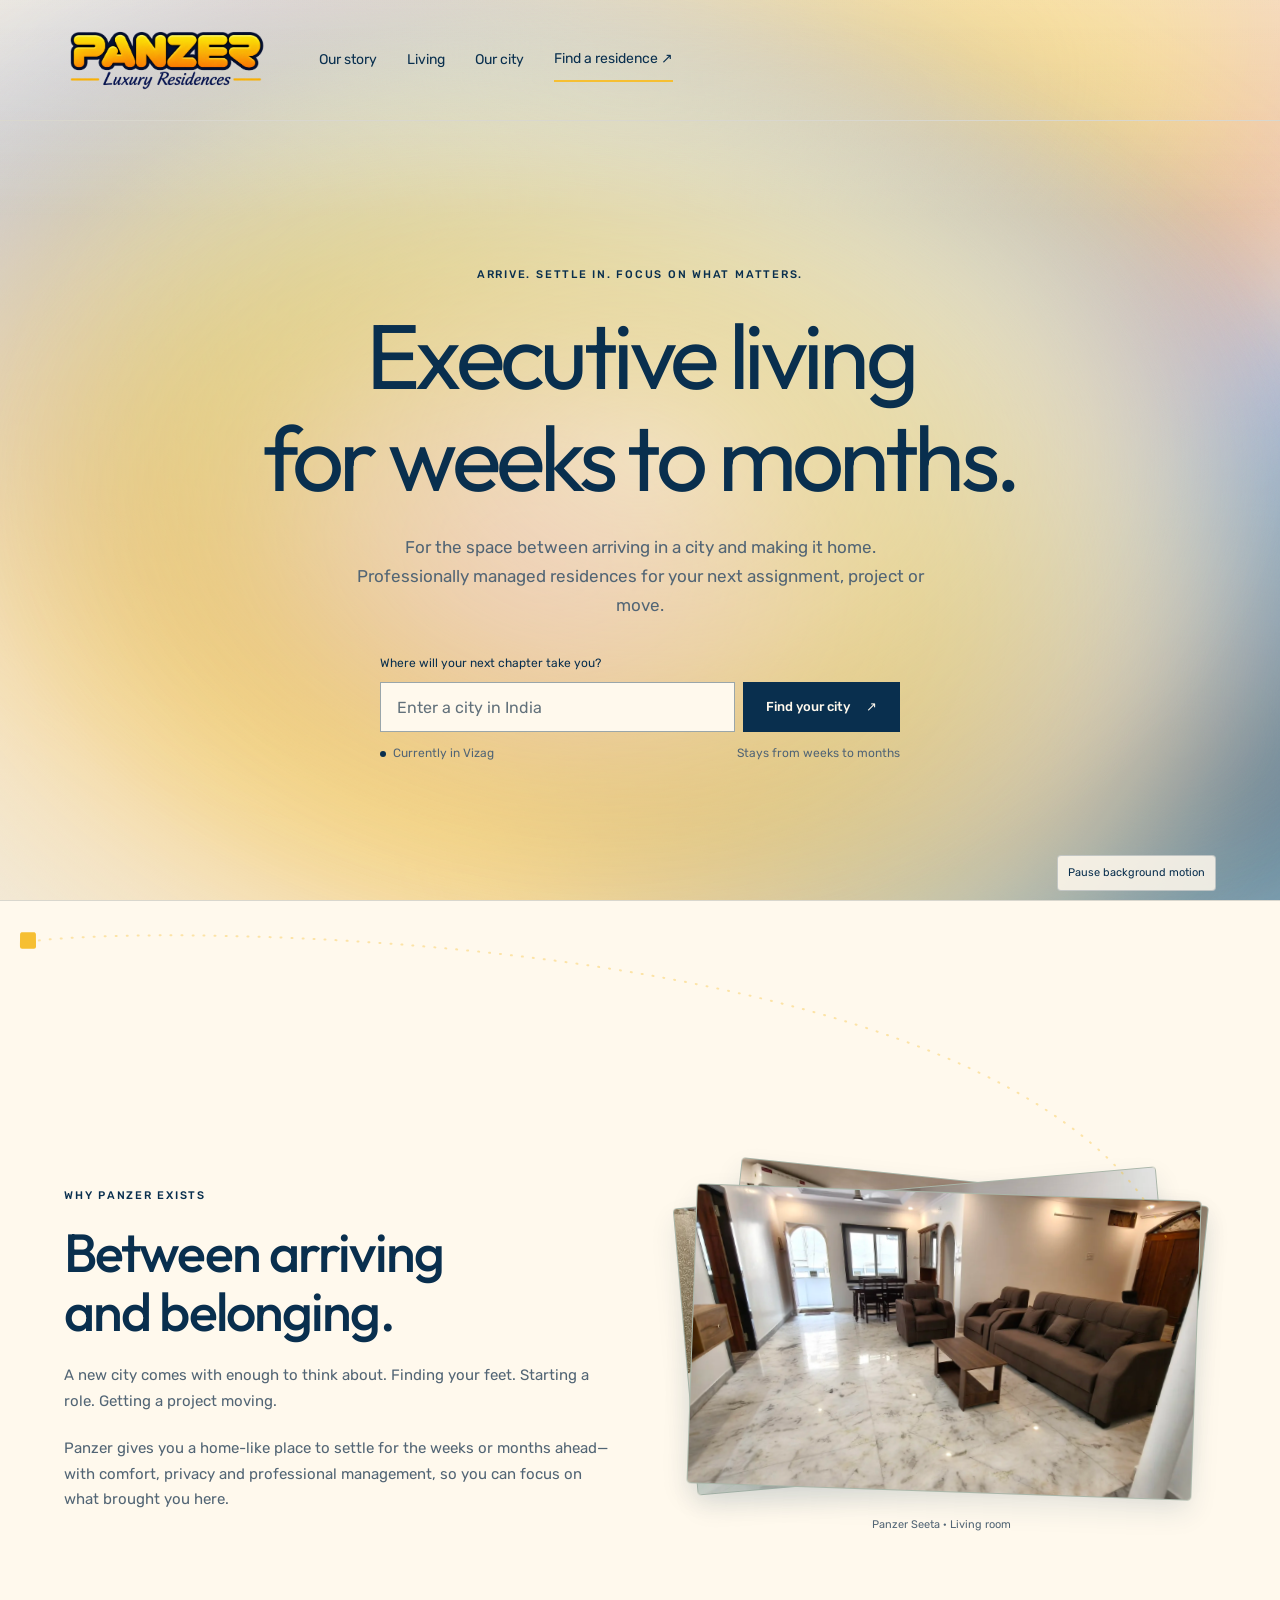
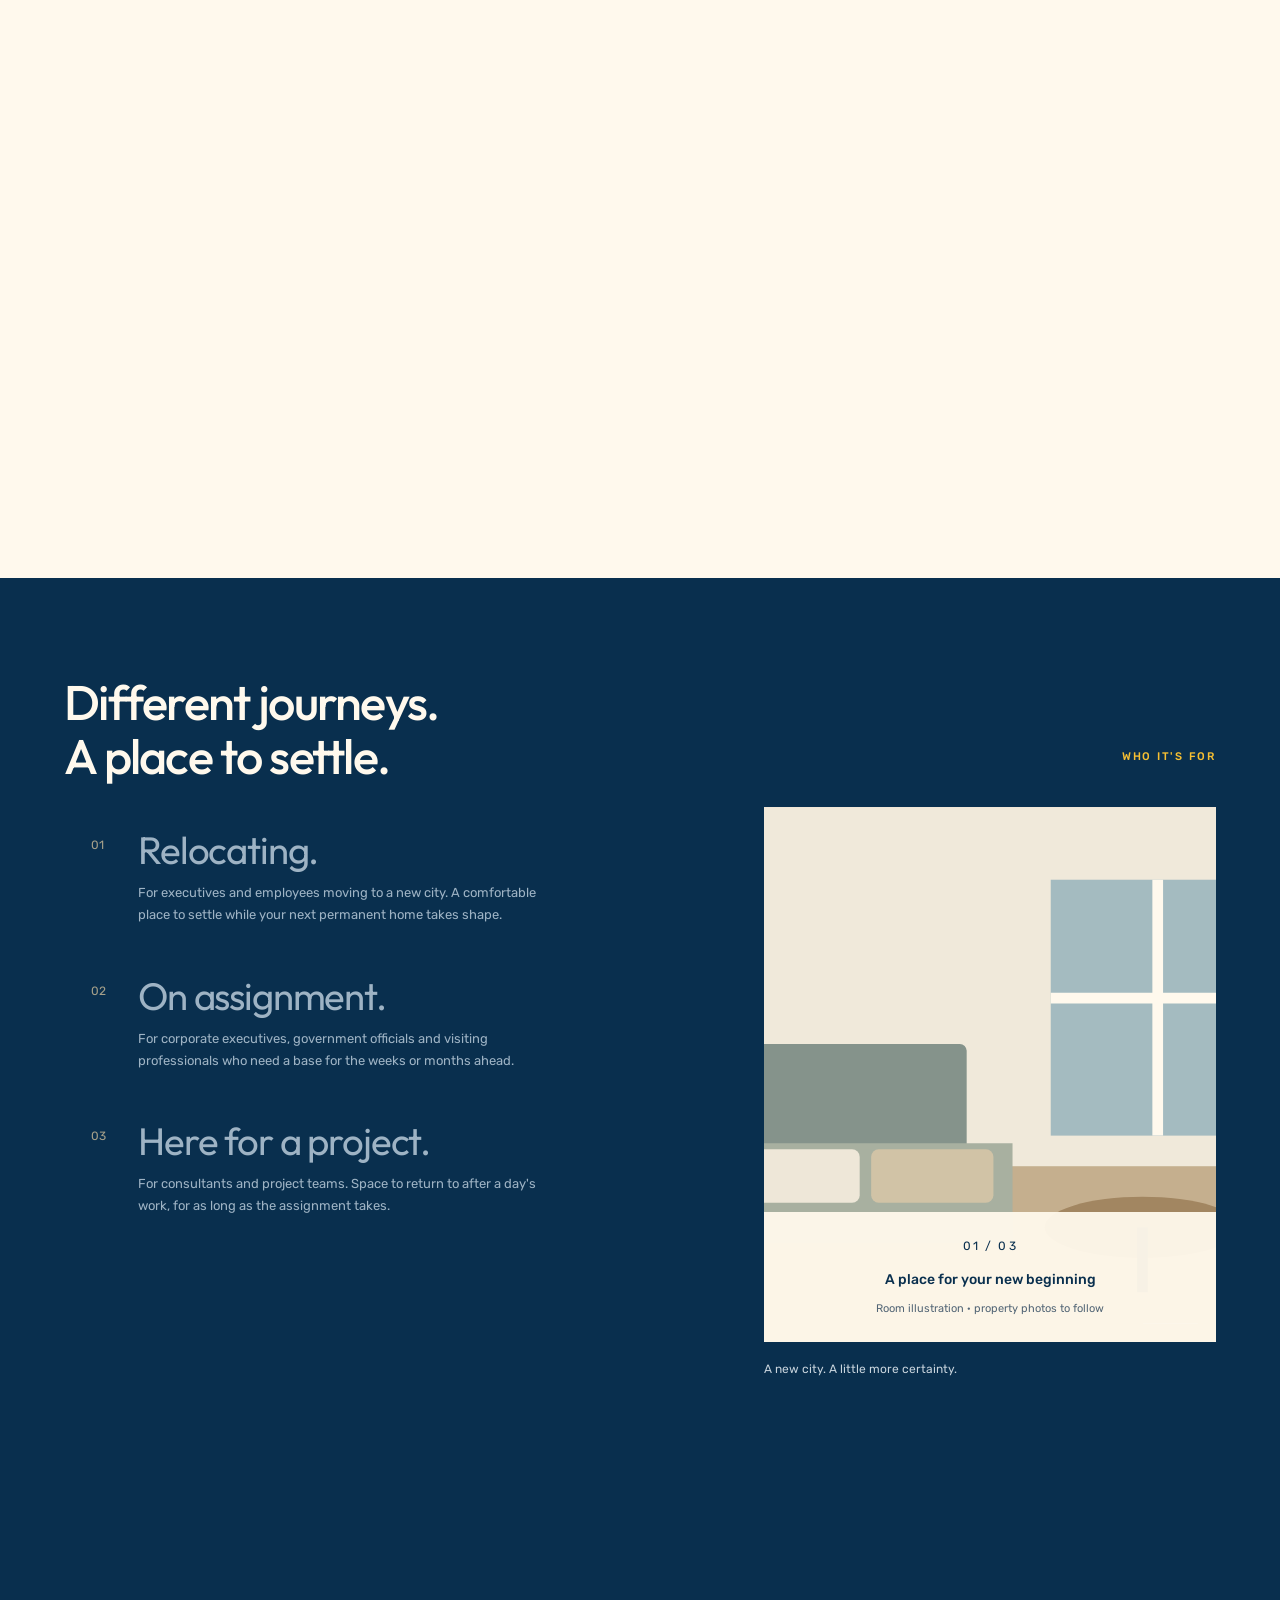
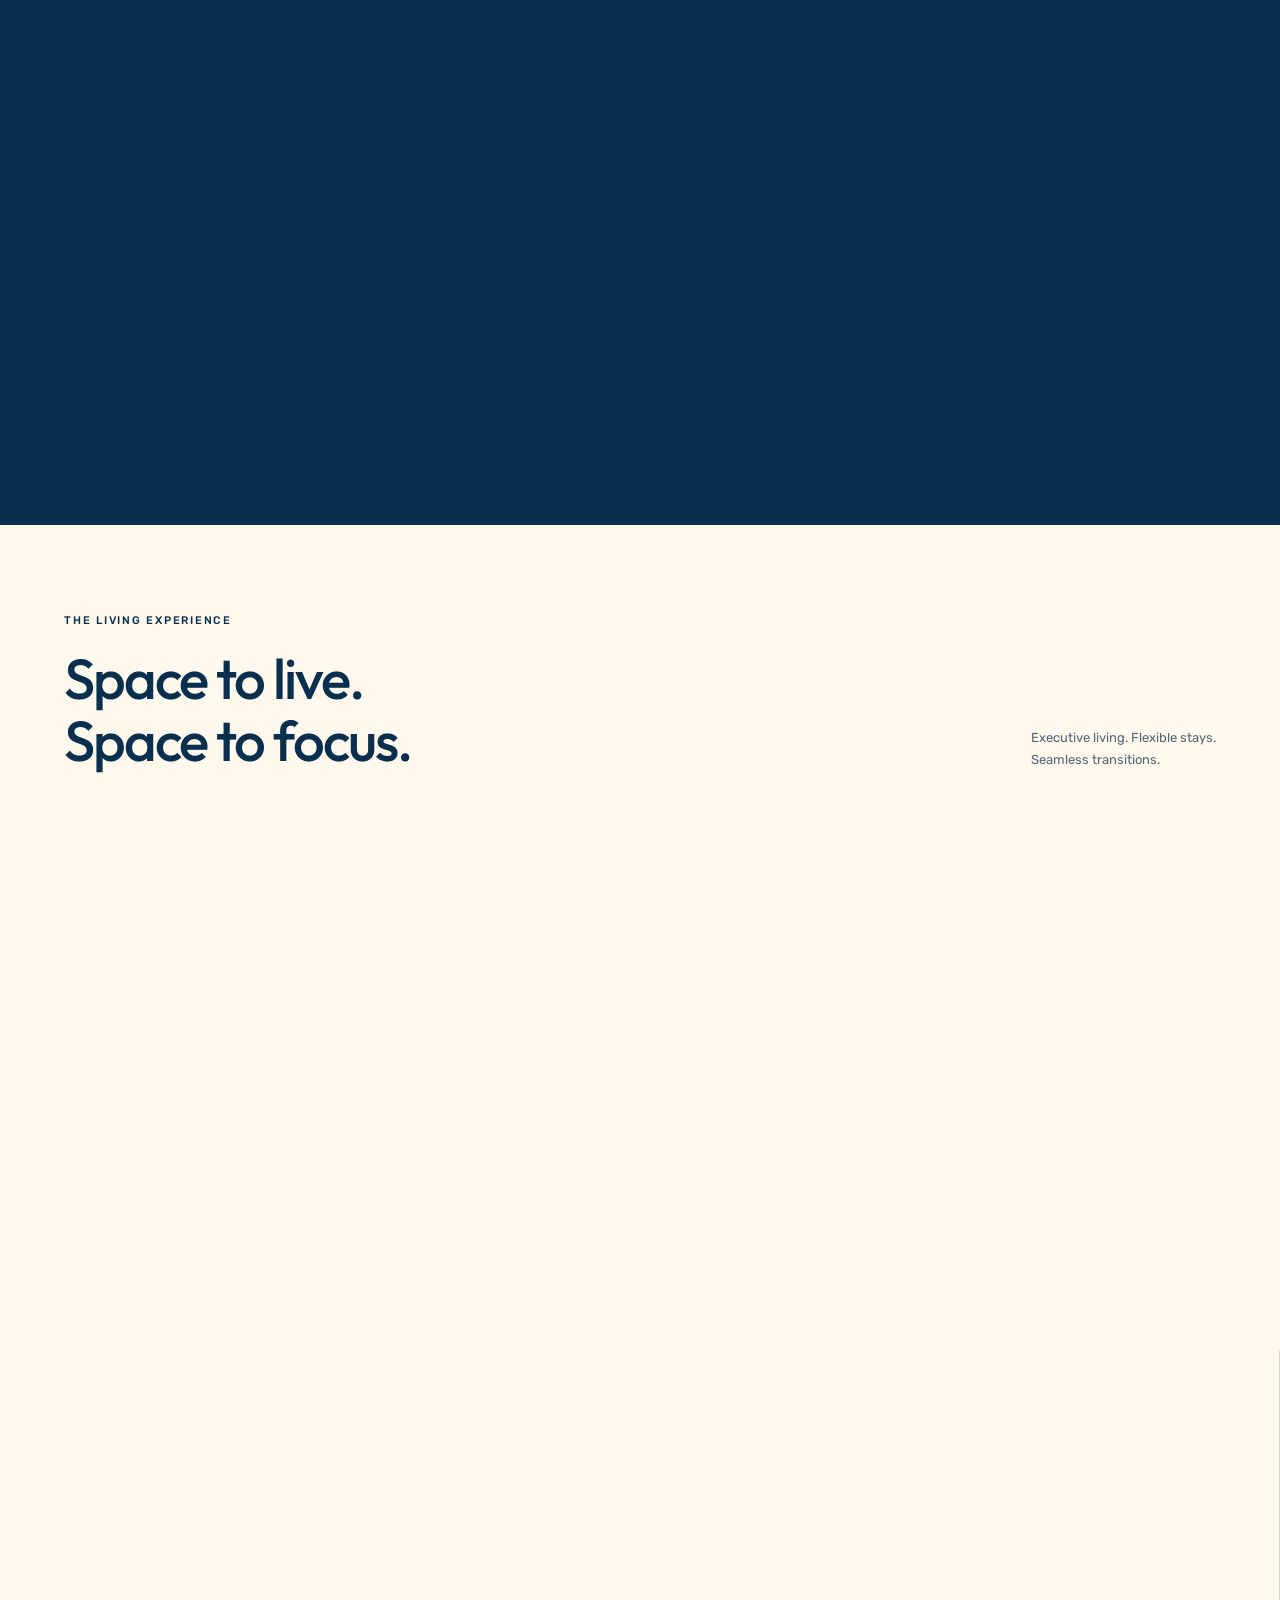
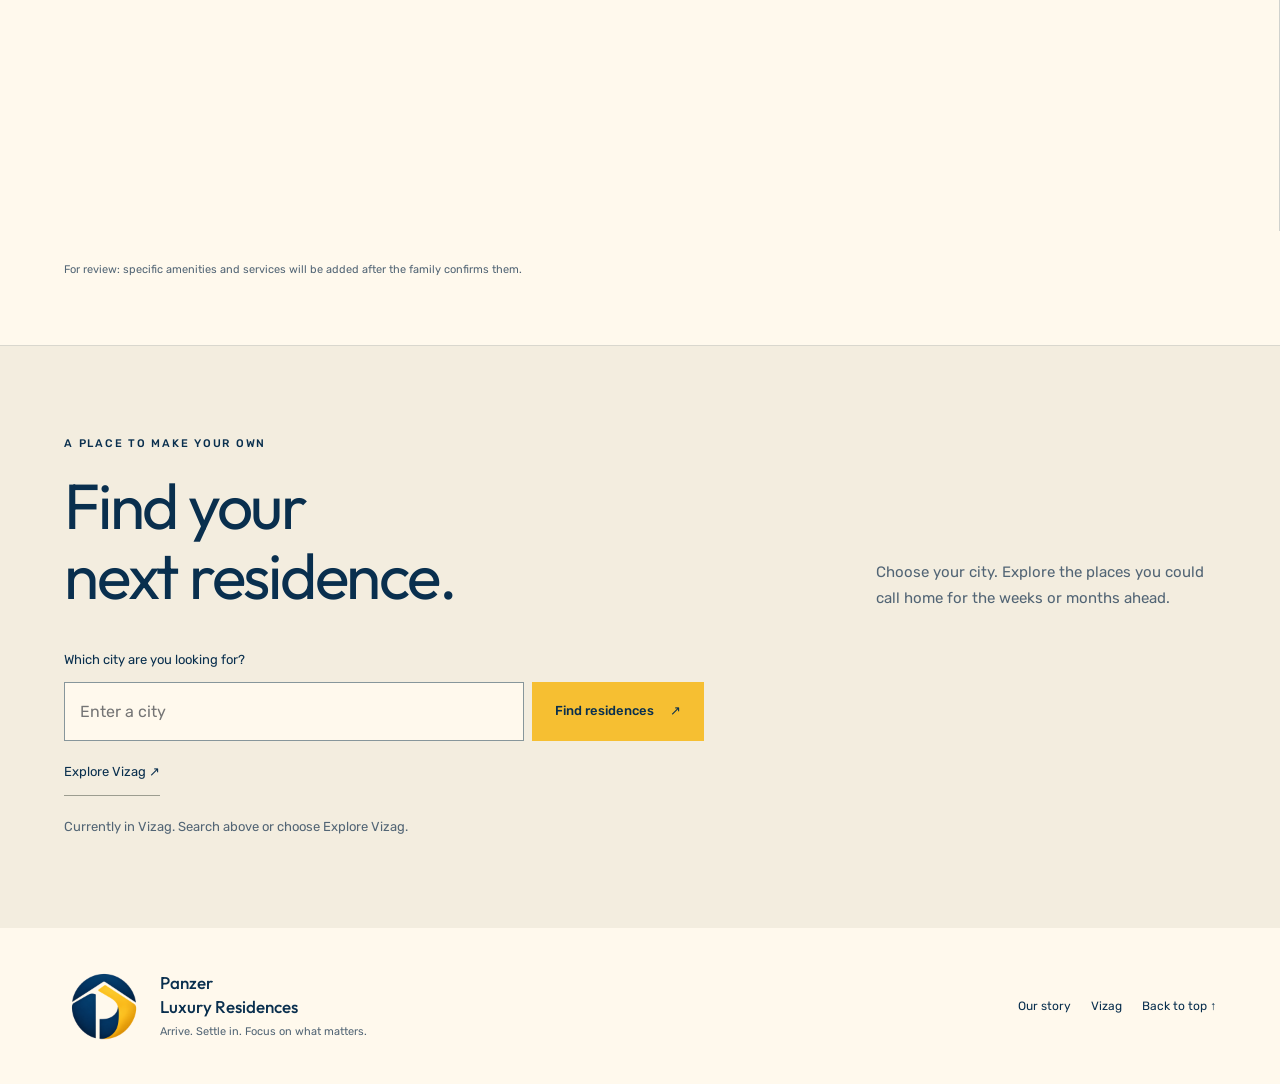
==== index.html @ 561f163c "Publish the residence photo stack on the homepage" ====
<!doctype html><html lang="en"><head><meta charset="utf-8"><meta name="viewport" content="width=device-width, initial-scale=1"><meta name="description" content="Panzer Luxury Residences — executive living for weeks to months."><title>Panzer Luxury Residences</title></head><body><link rel="stylesheet" href="/assets/city-route.css"><script type="module" src="/assets/city-route.mjs"></script><script type="module" src="/assets/prototype.mjs"></script><link rel="stylesheet" href="https://fonts.googleapis.com/css2?family=Outfit:wght@400;500;600&family=Rubik:wght@400;500&display=swap">
<link rel="stylesheet" href="/assets/hero-motion.css?v=20261111-random-drift-faster">
<script type="module" src="/assets/hero-motion.mjs?v=city-edit-reset"></script>
<script type="module" src="/assets/city-search.mjs?v=india"></script>
<script type="module" src="/assets/story-stack.mjs?v=residence-photos-1"></script>
<script type="module" src="/assets/desktop-journey.mjs?v=residence-photos-1"></script>
<style>
#panzer-home{--pz-navy:#092F4E;--pz-gold:#F6BF32;--pz-paper:#FFF9ED;--pz-line:#d9d7ce;--pz-soft:#eee9dd;--pz-muted:#526575;background:var(--pz-paper);color:var(--pz-navy);font-family:'Rubik',sans-serif;font-size:15px;line-height:1.7;container-type:inline-size;color-scheme:light;overflow-wrap:break-word}
#panzer-home *{box-sizing:border-box}
#panzer-home h1,#panzer-home h2,#panzer-home h3,#panzer-home p,#panzer-home figure{margin:0}
#panzer-home h1,#panzer-home h2,#panzer-home h3{font-family:'Outfit',sans-serif;font-weight:500;line-height:1.1;color:inherit;letter-spacing:-.035em}
#panzer-home h1{font-size:clamp(43px,7.7cqw,78px);max-width:840px;margin:22px auto 25px}
#panzer-home h2{font-size:clamp(32px,4.3cqw,46px)}
#panzer-home h3{font-size:25px;letter-spacing:-.02em}
#panzer-home button,#panzer-home input,#panzer-home a{font:inherit}
#panzer-home a{color:inherit;text-decoration:none}
#panzer-home button{color:inherit}
#panzer-home a:hover{text-decoration:underline;text-underline-offset:5px}
#panzer-home .pz-wrap{padding-inline:clamp(22px,6cqw,64px)}
#panzer-home .pz-head{display:flex;align-items:center;justify-content:flex-start;gap:clamp(20px,4cqw,58px);padding-block:26px;border-bottom:1px solid var(--pz-line);padding-right:100px}
#panzer-home .pz-main-logo{width:186px;height:auto;display:block}
#panzer-home .pz-nav{display:flex;align-items:center;gap:22px;flex-wrap:wrap;font-size:13px}
#panzer-home .pz-link-cta{border-bottom:2px solid var(--pz-gold);padding:9px 0}
#panzer-home .pz-menu{display:none;border:1px solid var(--pz-line);background:transparent;padding:9px 14px}
#panzer-home .pz-hero{text-align:center;padding-block:80px 72px}
#panzer-home .pz-eyebrow{text-transform:uppercase;letter-spacing:.16em;font-size:11px;font-weight:500;line-height:1.5;display:block;margin-bottom:18px}
#panzer-home .pz-hero h1 span{display:block}
#panzer-home .pz-intro{max-width:510px;margin:auto;color:var(--pz-muted);font-size:16px}
#panzer-home .pz-search{max-width:520px;margin:33px auto 0;text-align:left}
#panzer-home .pz-search label{font-size:12px;display:block;margin-bottom:9px}
#panzer-home .pz-search-row{display:flex;gap:8px}
#panzer-home .pz-search input{min-width:0;flex:1;border:1px solid #9aa6aa;background:var(--pz-paper);border-radius:0;padding:13px 16px;color:var(--pz-navy);font-size:16px}
#panzer-home .pz-search input::placeholder{color:#62717b;opacity:1}
#panzer-home .pz-button{display:inline-flex;align-items:center;justify-content:center;gap:16px;background:var(--pz-navy);border:1px solid var(--pz-navy);color:var(--pz-paper);padding:13px 22px;min-height:48px;border-radius:0;font-size:13px;font-weight:500;text-decoration:none}
#panzer-home .pz-button.pz-gold{background:var(--pz-gold);color:var(--pz-navy);border-color:var(--pz-gold)}
#panzer-home .pz-small{font-size:12px;line-height:1.6;color:var(--pz-muted)}
#panzer-home .pz-search-meta{display:flex;justify-content:space-between;gap:12px;margin-top:12px;flex-wrap:wrap}
#panzer-home .pz-result{padding:16px 0 0;font-size:13px;line-height:1.6}
#panzer-home .pz-result:empty{display:none}
#panzer-home .pz-result a{text-decoration:underline;text-underline-offset:4px;display:inline-block;margin-top:8px}
#panzer-home .pz-status{display:inline-flex;align-items:center;gap:7px}
#panzer-home .pz-status:before{content:'';width:6px;height:6px;border-radius:50%;background:var(--pz-navy)}
#panzer-home .pz-story{display:grid;grid-template-columns:1fr 1fr;align-items:center;gap:55px;padding-block:70px;border-top:1px solid var(--pz-line)}
#panzer-home .pz-story p{margin-top:22px;color:var(--pz-muted)}
#panzer-home .pz-stack{position:relative;padding:30px 0 35px 28px;min-width:0}
#panzer-home .pz-photo{min-height:230px;background:var(--pz-soft);color:var(--pz-muted);position:relative;display:flex;align-items:center;justify-content:center;text-align:center;padding:25px;border:1px solid #cbc9bf}
#panzer-home .pz-photo:before,#panzer-home .pz-photo:after{content:'';position:absolute;background:#c4c6bd;height:1px;width:55px}
#panzer-home .pz-photo:before{top:18px;left:18px}
#panzer-home .pz-photo:after{right:18px;bottom:18px}
#panzer-home .pz-photo-label{font-size:12px;line-height:1.8;position:relative}
#panzer-home .pz-photo-label b{display:block;font-weight:500;font-size:14px;color:var(--pz-navy)}
#panzer-home .pz-photo-label i{display:block;font-style:normal;font-size:11px}
#panzer-home .pz-stack-back{position:absolute;inset:12px 40px 52px 0;background:#e4ddca;border:1px solid #c8c6ba;transform:rotate(-7deg)}
#panzer-home .pz-stack .pz-photo{transform:rotate(3deg);min-height:245px}
#panzer-home .pz-stack figcaption{font-size:11px;margin:22px 0 0;color:var(--pz-muted)}
#panzer-home .pz-audience{background:var(--pz-navy);color:var(--pz-paper);padding-block:64px}
#panzer-home .pz-audience .pz-eyebrow{color:var(--pz-gold)}
#panzer-home .pz-audience h2{max-width:650px}
#panzer-home .pz-three{display:grid;grid-template-columns:repeat(3,1fr);gap:28px;margin-top:38px}
#panzer-home .pz-person{border-top:1px solid #668092;padding-top:20px}
#panzer-home .pz-person .pz-number{color:var(--pz-gold);font-family:'Outfit',sans-serif;font-size:13px;display:block;margin-bottom:22px}
#panzer-home .pz-person h3{font-size:25px;margin-bottom:15px}
#panzer-home .pz-person p{font-size:13px;color:#d4dfe3;line-height:1.75}
#panzer-home .pz-living{padding-block:70px}
#panzer-home .pz-section-head{display:flex;justify-content:space-between;align-items:end;gap:30px;margin-bottom:32px}
#panzer-home .pz-section-head p{max-width:270px;font-size:13px;color:var(--pz-muted)}
#panzer-home .pz-panel{display:grid;grid-template-columns:1.12fr 1fr;margin-top:18px}
#panzer-home .pz-panel .pz-photo{border:0;min-height:290px}
#panzer-home .pz-panel-copy{padding:36px;background:var(--pz-gold);display:flex;flex-direction:column;justify-content:center;align-items:start}
#panzer-home .pz-panel-copy p{font-size:14px;margin-top:18px}
#panzer-home .pz-panel.pz-reverse{grid-template-columns:1fr 1.12fr}
#panzer-home .pz-reverse .pz-panel-copy{background:var(--pz-navy);color:var(--pz-paper)}
#panzer-home .pz-panel-copy .pz-eyebrow{margin-bottom:24px}
#panzer-home .pz-pending{margin-top:18px;font-size:11px;color:var(--pz-muted)}
#panzer-home .pz-locations{display:grid;grid-template-columns:1fr 1fr;gap:45px;border-top:1px solid var(--pz-line);padding-block:60px}
#panzer-home .pz-locations p{margin:22px 0;color:var(--pz-muted);font-size:14px}
#panzer-home .pz-city{border-top:2px solid var(--pz-navy);padding-top:20px}
#panzer-home .pz-city-top{display:flex;align-items:center;justify-content:space-between;gap:16px}
#panzer-home .pz-city h3{font-size:44px}
#panzer-home .pz-city .pz-status{font-size:11px;background:#efe6cb;padding:5px 10px}
#panzer-home .pz-city .pz-small{margin:10px 0 24px}
#panzer-home .pz-city-foot{border-top:1px solid var(--pz-line);padding-top:15px;font-size:12px}
#panzer-home .pz-plan{background:var(--pz-gold);padding-block:55px;display:grid;grid-template-columns:1fr 170px;gap:35px;align-items:center}
#panzer-home .pz-plan h2{max-width:620px}
#panzer-home .pz-plan p{margin:20px 0 25px;max-width:530px;font-size:14px}
#panzer-home .pz-qr{aspect-ratio:1;display:flex;align-items:center;justify-content:center;border:1px dashed #7c692e;font-size:12px;text-align:center;line-height:1.8;padding:20px;background:#f9cf61}
#panzer-home .pz-qr b{display:block;font-weight:500}
#panzer-home .pz-plan-note{font-size:11px;margin-top:15px;max-width:540px}
#panzer-home .pz-plan-status{font-size:13px;margin-top:15px;max-width:540px}
#panzer-home .pz-plan-status:empty{display:none}
#panzer-home .pz-footer{padding-block:38px;display:flex;gap:30px;justify-content:space-between;align-items:center}
#panzer-home .pz-footer-brand{display:flex;gap:16px;align-items:center}
#panzer-home .pz-companion{width:80px;height:80px;object-fit:contain}
#panzer-home .pz-footer-name{font-family:'Outfit',sans-serif;font-size:17px;font-weight:500;line-height:1.4}
#panzer-home .pz-footer .pz-small{margin-top:5px;font-size:11px}
#panzer-home .pz-footer-links{display:flex;gap:20px;font-size:12px}
#panzer-home [hidden]{display:none!important}
@container(max-width:700px){#panzer-home .pz-head{padding-right:24px;flex-wrap:wrap}#panzer-home .pz-main-logo{width:155px}#panzer-home .pz-menu{display:block}#panzer-home .pz-nav{display:none;width:100%;gap:10px 22px;padding-block:10px}#panzer-home .pz-nav.pz-open{display:flex}#panzer-home .pz-hero{padding-block:56px}#panzer-home .pz-story{gap:30px;padding-block:45px}#panzer-home .pz-story,#panzer-home .pz-locations{grid-template-columns:1fr}#panzer-home .pz-stack{max-width:500px;width:100%;margin:auto}#panzer-home .pz-three{gap:25px;grid-template-columns:1fr}#panzer-home .pz-person .pz-number{margin-bottom:12px}#panzer-home .pz-person p{max-width:440px}#panzer-home .pz-audience{padding-block:45px}#panzer-home .pz-section-head{display:block}#panzer-home .pz-section-head p{margin-top:20px;max-width:none}#panzer-home .pz-panel,#panzer-home .pz-panel.pz-reverse{grid-template-columns:1fr}#panzer-home .pz-reverse .pz-photo{order:-1}#panzer-home .pz-panel .pz-photo{min-height:230px}#panzer-home .pz-panel-copy{padding:32px}#panzer-home .pz-plan{grid-template-columns:1fr}#panzer-home .pz-qr{width:135px}#panzer-home .pz-footer{align-items:start;flex-direction:column}#panzer-home .pz-living{padding-block:45px}}
@container(max-width:390px){#panzer-home .pz-search-row{flex-direction:column}#panzer-home .pz-search-row .pz-button{align-self:stretch}#panzer-home .pz-city-top{align-items:start;flex-direction:column}#panzer-home .pz-hero h1{font-size:41px}#panzer-home .pz-footer-brand{gap:8px}#panzer-home .pz-companion{width:64px;height:64px}}

/* Full website refinement: static layouts; motion is deliberately deferred. */
#panzer-home{max-width:1600px;margin-inline:auto}
#panzer-home .pz-head{padding-right:clamp(22px,6cqw,64px)}
#panzer-home .pz-main-logo{width:204px}
#panzer-home .pz-nav{font-size:14px;gap:30px}
#panzer-home .pz-hero{padding-block:95px 86px}
#panzer-home .pz-hero h1{font-size:clamp(43px,7.2cqw,94px);max-width:1120px;font-weight:400;letter-spacing:-.05em}
#panzer-home .pz-intro{max-width:580px;font-size:17px}
#panzer-home .pz-story{padding-block:88px}
#panzer-home .pz-story h2{font-size:clamp(34px,4.2cqw,58px)}
#panzer-home .pz-audience{padding-block:76px 80px}
#panzer-home .pz-audience-heading{display:flex;justify-content:space-between;align-items:end;gap:24px;margin-bottom:52px}
#panzer-home .pz-audience-heading h2{font-size:clamp(36px,4.4cqw,62px)}
#panzer-home .pz-audience-layout{display:grid;grid-template-columns:1.15fr .85fr;gap:clamp(38px,7cqw,100px);align-items:start}
#panzer-home .pz-journeys{display:flex;flex-direction:column;gap:6px}
#panzer-home .pz-journey{position:relative;display:grid;grid-template-columns:35px 1fr;gap:12px;text-align:left;background:transparent;border:0;padding:26px 0 26px 27px;color:#bac9d4;cursor:pointer;width:100%;min-width:0}
#panzer-home .pz-journey[aria-pressed=true]{color:var(--pz-paper)}
#panzer-home .pz-journey[aria-pressed=true]:before{content:'';position:absolute;top:35px;left:0;width:10px;height:10px;background:var(--pz-gold)}
#panzer-home .pz-journey-number{font-size:12px;font-family:'Rubik',sans-serif;margin-top:8px;color:var(--pz-gold)}
#panzer-home .pz-journey-title{display:block;font-family:'Outfit',sans-serif;font-size:clamp(27px,3cqw,40px);letter-spacing:-.03em;line-height:1.2;font-weight:400}
#panzer-home .pz-journey-copy{display:block;font-size:14px;line-height:1.7;margin-top:13px;max-width:420px}
#panzer-home .pz-audience-visual .pz-photo{min-height:470px;background:#e9e1ce;border:0}
#panzer-home .pz-audience-visual figcaption{font-size:12px;color:#c8d4dd;margin-top:17px}
#panzer-home .pz-image-index{display:block;font-size:12px;letter-spacing:.18em;margin-bottom:28px;color:var(--pz-navy)}
#panzer-home .pz-living{padding-block:88px 65px}
#panzer-home .pz-section-head{margin-bottom:55px}
#panzer-home .pz-section-head h2{font-size:clamp(36px,4.4cqw,62px)}
#panzer-home .pz-panel,#panzer-home .pz-panel.pz-reverse{position:relative;isolation:isolate;display:grid;grid-template-columns:1fr 1fr;align-items:center;column-gap:7%;padding:62px 6%;margin-top:45px;min-height:480px}
#panzer-home .pz-panel:before{content:'';position:absolute;inset:0 19% 0 0;background:var(--pz-gold);z-index:-1}
#panzer-home .pz-panel.pz-reverse:before{inset:0 0 0 19%;background:var(--pz-navy)}
#panzer-home .pz-panel .pz-photo{height:345px;min-height:0;border:1px solid #c8c6bc;background:#e8e3d8;align-self:center}
#panzer-home .pz-panel-copy,#panzer-home .pz-reverse .pz-panel-copy{background:transparent;padding:22px 0;max-width:410px}
#panzer-home .pz-panel-copy h3{font-size:clamp(32px,3.5cqw,48px);font-weight:400;letter-spacing:-.035em}
#panzer-home .pz-panel-copy .pz-eyebrow{border-top:1px solid currentColor;padding-top:18px;width:100%;margin-bottom:27px}
#panzer-home .pz-panel-copy p{font-size:15px;max-width:370px}
#panzer-home .pz-pending{margin-top:30px}
#panzer-home .pz-locations{padding-block:75px}
#panzer-home .pz-plan{padding-block:65px}
#panzer-home :is(a,button,input):focus-visible{outline:3px solid #b5640a;outline-offset:5px}
#panzer-home .pz-audience button:focus-visible{outline-color:var(--pz-gold)}
@container(max-width:700px){
 #panzer-home .pz-main-logo{width:162px}
 #panzer-home .pz-nav{gap:15px 24px}
 #panzer-home .pz-hero{padding-block:60px}
 #panzer-home .pz-intro{font-size:16px}
 #panzer-home .pz-story{padding-block:50px}
 #panzer-home .pz-audience{padding-block:50px}
 #panzer-home .pz-audience-heading{align-items:start;flex-direction:column-reverse;gap:5px;margin-bottom:25px}
 #panzer-home .pz-audience-layout{grid-template-columns:1fr;gap:30px}
 #panzer-home .pz-audience-visual .pz-photo{min-height:310px}
 #panzer-home .pz-journey{padding-block:23px}
 #panzer-home .pz-journey-title{font-size:31px}
 #panzer-home .pz-living{padding-block:55px}
 #panzer-home .pz-section-head{margin-bottom:35px}
 #panzer-home .pz-panel,#panzer-home .pz-panel.pz-reverse{grid-template-columns:1fr;gap:14px;padding:32px 6%;min-height:0;margin-top:32px}
 #panzer-home .pz-panel:before{inset:0 12% 0 0}
 #panzer-home .pz-panel.pz-reverse:before{inset:0 0 0 12%}
 #panzer-home .pz-panel .pz-photo{height:240px;width:91%;justify-self:end;order:-1}
 #panzer-home .pz-panel.pz-reverse .pz-photo{justify-self:start;order:-1}
 #panzer-home .pz-panel-copy{margin-left:0;margin-right:12%;padding:16px 0 8px;max-width:none}
 #panzer-home .pz-reverse .pz-panel-copy{margin-left:12%;margin-right:0;padding:16px 0 8px}
 #panzer-home .pz-panel-copy h3{font-size:35px}
 #panzer-home .pz-locations{padding-block:50px}
}

/* Saturday: lower-homepage discovery and dedicated phone composition. */
html{scroll-behavior:smooth}body{margin:0;background:#FFF9ED}button,a,input{-webkit-tap-highlight-color:transparent}button{cursor:pointer}
#panzer-home .pz-discovery{border-top:1px solid var(--pz-line);padding-block:90px;background:#f3eddf}
#panzer-home .pz-discovery-head{display:flex;justify-content:space-between;align-items:end;gap:40px;margin-bottom:38px}
#panzer-home .pz-discovery h2{font-size:clamp(40px,5cqw,68px);font-weight:400}
#panzer-home .pz-discovery-head>p{max-width:340px;color:var(--pz-muted)}
#pz-property-search{max-width:640px}#pz-property-search label{display:block;font-size:13px;margin-bottom:10px}
#panzer-home #pz-property-city{min-width:0;flex:1;border:1px solid #87969b;padding:15px;background:var(--pz-paper);color:var(--pz-navy);font-size:16px;border-radius:0}
#panzer-home .pz-city-chip{background:transparent;border:0;border-bottom:1px solid #9c9d90;padding:12px 0;margin-top:8px;font-size:13px;min-height:44px}
#panzer-home #pz-property-status{font-size:13px;color:var(--pz-muted);margin-top:20px}
#panzer-home .pz-results-heading{display:flex;justify-content:space-between;gap:20px;align-items:center;margin:44px 0 10px}
#panzer-home .pz-results-heading>a{font-size:13px;text-decoration:underline;text-underline-offset:5px}
#panzer-home .pz-demo-note{font-size:12px;color:var(--pz-muted);max-width:650px;margin-bottom:24px}
#panzer-home .pz-property-grid{display:grid;grid-template-columns:repeat(3,minmax(0,1fr));gap:22px}
#panzer-home .pz-property{background:var(--pz-paper);border:1px solid #d9d2c2;display:block;text-decoration:none;transition:transform .2s ease,border-color .2s ease}
#panzer-home .pz-property:hover{transform:translateY(-4px);border-color:var(--pz-navy)}
#panzer-home .pz-property-art{aspect-ratio:1.5;position:relative;background:#d9dfd8;overflow:hidden}
#panzer-home .art-b{background:#ded6c7}#panzer-home .art-c{background:#ccd8df}
#panzer-home .pz-property-art>span{position:absolute;top:14px;left:16px;font-size:10px;letter-spacing:.04em}
#panzer-home .pz-property-art svg{width:100%;height:100%;fill:none;stroke:#526a70;stroke-width:2}
#panzer-home .pz-property-copy{padding:24px}#panzer-home .pz-property-copy .pz-eyebrow{font-size:10px;margin-bottom:12px}
#panzer-home .pz-property-copy h3{display:flex;justify-content:space-between;font-size:29px}#panzer-home .pz-property-copy p{color:var(--pz-muted);font-size:12px;margin-top:12px}
#panzer-home .pz-property-link{display:inline-block;font-size:12px;margin-top:24px;border-bottom:1px solid #9ca9a9;padding-bottom:4px}
#panzer-home .pz-footer-links{flex-wrap:wrap}#panzer-home .pz-footer-links a{padding-block:10px}
@container(max-width:900px){#panzer-home .pz-nav{gap:16px;font-size:12px}#panzer-home .pz-property-grid{gap:14px}#panzer-home .pz-property-copy{padding:18px}}
@container(max-width:700px){
 #panzer-home .pz-wrap{padding-inline:24px}#panzer-home .pz-head{padding-block:18px;gap:16px}#panzer-home .pz-main-logo{width:150px}#panzer-home .pz-menu{min-height:44px}
 #panzer-home .pz-nav{flex-direction:column;align-items:stretch;gap:0}#panzer-home .pz-nav a{padding:12px 0}
 #panzer-home .pz-hero{padding-block:48px 52px;text-align:left}#panzer-home .pz-hero h1{font-size:clamp(39px,10cqw,60px);line-height:1.04;letter-spacing:-.045em;margin:20px 0 24px;max-width:550px}
 #panzer-home .pz-hero h1 span{display:inline}#panzer-home .pz-hero .pz-eyebrow{max-width:270px;line-height:1.8;font-size:10px}#panzer-home .pz-intro{font-size:15px;line-height:1.8;margin:0;max-width:490px}
 #panzer-home .pz-search{margin:26px 0 0;max-width:none}#panzer-home .pz-search-row{flex-direction:column;gap:10px}#panzer-home .pz-search-row input{width:100%;min-height:52px}#panzer-home .pz-search-row .pz-button{width:100%;min-height:52px}
 #panzer-home .pz-search-meta{font-size:11px;gap:6px}#panzer-home .pz-journey{grid-template-columns:25px minmax(0,1fr);gap:8px;padding-left:20px}#panzer-home .pz-journey-title{font-size:29px}
 #panzer-home .pz-discovery{padding-block:54px}#panzer-home .pz-discovery-head{display:block;margin-bottom:28px}#panzer-home .pz-discovery-head>p{margin-top:22px;font-size:14px;max-width:450px}
 #panzer-home .pz-property-grid{grid-template-columns:1fr;gap:22px}#panzer-home .pz-property-art{aspect-ratio:1.65}#panzer-home .pz-property-copy{padding:23px}#panzer-home .pz-results-heading{align-items:start;flex-direction:column;gap:12px}
 #panzer-home .pz-property:hover{transform:none}#panzer-home .pz-footer{padding-block:30px;gap:20px}#panzer-home .pz-footer-name{font-size:15px}
}
@media(prefers-reduced-motion:reduce){html{scroll-behavior:auto}#panzer-home .pz-property{transition:none;transform:none}}

/* Static fallback; the enhanced mobile story deck uses story-stack.css/mjs. */
#panzer-home .pz-stack-middle,#panzer-home .pz-static-story-photo,#panzer-home .pz-stack-caption{display:none}
@container(max-width:700px){
 #panzer-home .pz-story{gap:34px;padding-block:50px 48px}
 #panzer-home .pz-story h2{font-size:clamp(32px,8.6cqw,48px);line-height:1.08}
 #panzer-home .pz-story p{font-size:15px;line-height:1.8;margin-top:20px}
 #panzer-home .pz-stack{padding:25px 14px 0;max-width:450px;isolation:isolate}
 #panzer-home .pz-stack-back{inset:8px 25px 86px 19px;transform:rotate(-7deg);background:#d4ddd7;border:1px solid #a9bbb5;z-index:-2;border-radius:3px}
 #panzer-home .pz-stack-middle{display:block;position:absolute;inset:15px 13px 78px 24px;background:#e4d5b9;border:1px solid #c0af8a;transform:rotate(5deg);z-index:-1;border-radius:3px}
 #panzer-home .pz-stack .pz-photo{display:block;min-height:0;height:clamp(280px,80cqw,355px);padding:0;transform:none;overflow:hidden;border-radius:3px;background:#e8e3d8;border-color:#bfc7c1;box-shadow:0 12px 24px #092f4e12}
 #panzer-home .pz-stack .pz-photo:before,#panzer-home .pz-stack .pz-photo:after{display:none}
 #panzer-home .pz-static-story-photo{display:block;width:100%;height:100%;object-fit:cover}
 #panzer-home .pz-stack .pz-photo-label{position:absolute;inset:auto 0 0;padding:18px 14px;background:#fff9edf5;text-align:left;font-size:11px;line-height:1.6}
 #panzer-home .pz-stack .pz-photo-label b{font-size:14px;margin-bottom:4px}
 #panzer-home .pz-stack .pz-stack-caption{display:flex;flex-direction:column;gap:4px;margin:19px 0 0;font-size:10px;line-height:1.6;letter-spacing:.02em}
 #panzer-home .pz-stack-caption>span:first-child{color:var(--pz-navy);font-weight:500}
}

#panzer-home .pz-city-field{position:relative;flex:1;min-width:0}
#panzer-home .pz-city-field input{width:100%;height:100%}
#panzer-home .pz-hero:has(.pz-suggestions:not([hidden])){z-index:2}
#panzer-home .pz-suggestions{position:absolute;inset:calc(100% + 4px) 0 auto;z-index:3;background:#fffaf0;border:1px solid #b6b7a9;border-radius:5px;box-shadow:0 12px 28px #092f4e20;overflow:hidden}
#panzer-home .pz-suggestions-status,#panzer-home .pz-geodata{display:block;padding:7px 14px;font-size:12px;color:#526575}
#panzer-home .pz-geodata a{text-decoration:underline}
#panzer-home .pz-suggestions-status:empty{display:none}
#pz-city-options{list-style:none;margin:0;padding:0;max-height:min(238px,35dvh);overflow-y:auto;overscroll-behavior:contain}
#pz-city-options li{display:flex;align-items:center;justify-content:space-between;gap:10px;min-height:44px;padding:8px 14px;cursor:pointer}
#pz-city-options li small{color:#526575}
#pz-city-options li:hover,#pz-city-options [aria-selected=true]{background:#f7e8c3}
</style>
<link rel="stylesheet" href="/assets/story-stack.css?v=residence-photos-1">
<link rel="stylesheet" href="/assets/desktop-journey.css?v=residence-photos-1">
<div id="panzer-home">
  <header class="pz-head pz-wrap" id="pz-top">
    <a href="/" aria-label="Panzer Luxury Residences home"><img class="pz-main-logo" src="/assets/panzer-main-logo-transparent.png" alt="PANZER Luxury Residences"></a>
    <button type="button" class="pz-menu cursor-interaction" aria-expanded="false" aria-controls="pz-nav">Menu</button>
    <nav class="pz-nav" id="pz-nav" aria-label="Main navigation"><a href="#pz-story">Our story</a><a href="#pz-living">Living</a><a href="/prototypes/city.html">Our city</a><a href="#pz-residences" class="pz-link-cta">Find a residence ↗</a><a class="pz-city-nav" href="#introduction">The city</a><a class="pz-city-nav pz-link-cta" href="#residencies">Residencies</a></nav>
  </header>
  <main>
    <section class="pz-hero pz-wrap" aria-labelledby="pz-headline">
      <span class="pz-eyebrow">Arrive. Settle in. Focus on what matters.</span>
      <h1 id="pz-headline">Executive living <span>for weeks to months.</span></h1>
      <p class="pz-intro">For the space between arriving in a city and making it home. Professionally managed residences for your next assignment, project or move.</p>
      <form class="pz-search" novalidate>
        <label for="pz-city-input">Where will your next chapter take you?</label>
        <div class="pz-search-row"><div class="pz-city-field"><input role="combobox" aria-autocomplete="list" aria-expanded="false" aria-controls="pz-city-options" id="pz-city-input" type="text" maxlength="80" placeholder="Enter a city in India" autocomplete="off" aria-describedby="pz-search-meta pz-search-result"><div class="pz-suggestions" hidden><div class="pz-suggestions-status" role="status"></div><ul id="pz-city-options" role="listbox" aria-label="City suggestions"></ul><small class="pz-geodata">City data from <a href="https://www.geonames.org/" target="_blank" rel="noopener">GeoNames</a></small></div></div><button class="pz-button cursor-interaction" type="button">Find your city <span aria-hidden="true">↗</span></button></div>
        <div class="pz-search-meta pz-small" id="pz-search-meta"><span class="pz-status">Currently in Vizag</span><span>Stays from weeks to months</span></div>
        <div class="pz-result" id="pz-search-result" role="status" aria-live="polite"></div>
      </form>
    <div class="pz-city-copy">
    <span class="pz-eyebrow">Our city / Visakhapatnam</span>
    <h1 id="pz-city-title" tabindex="-1">Find your <span>rhythm in Vizag.</span></h1>
    <p class="pz-intro">A place to arrive. Room to make it your own.</p>
    <a class="pz-button" href="#residencies">Explore the residencies</a>
    <small class="pz-city-caption">Room illustration · not a property photograph</small>
  </div>
    </section>
    <section class="pz-story pz-wrap" id="pz-story" aria-labelledby="pz-story-title">
      <div><span class="pz-eyebrow">Why Panzer exists</span><h2 id="pz-story-title">Between arriving<br>and belonging.</h2><p>A new city comes with enough to think about. Finding your feet. Starting a role. Getting a project moving.</p><p>Panzer gives you a home-like place to settle for the weeks or months ahead—with comfort, privacy and professional management, so you can focus on what brought you here.</p></div>
      <figure class="pz-stack"><div class="pz-stack-back" aria-hidden="true"></div><div class="pz-stack-middle" aria-hidden="true"></div><div class="pz-photo"><img class="pz-static-story-photo" src="/assets/seeta-living-room-sofa-and-windows.webp" width="1440" height="1080" alt="Sofas around a coffee table in the living room at Panzer Seeta"></div><figcaption class="pz-stack-caption"><span>Panzer Seeta · Living room</span></figcaption></figure>
    </section>
    <section class="pz-audience pz-wrap" id="pz-audience" aria-labelledby="pz-audience-title">
  <div class="pz-audience-heading"><h2 id="pz-audience-title">Different journeys.<br>A place to settle.</h2><span class="pz-eyebrow">Who it's for</span></div>
  <div class="pz-audience-layout">
    <div class="pz-journeys" role="group" aria-label="Explore the kind of stay that suits you">
      <button type="button" class="pz-journey" aria-pressed="true" data-journey="0"><span class="pz-journey-number">01</span><span><span class="pz-journey-title">Relocating.</span><span class="pz-journey-copy">For executives and employees moving to a new city. A comfortable place to settle while your next permanent home takes shape.</span></span></button>
      <button type="button" class="pz-journey" aria-pressed="false" data-journey="1"><span class="pz-journey-number">02</span><span><span class="pz-journey-title">On assignment.</span><span class="pz-journey-copy">For corporate executives, government officials and visiting professionals who need a base for the weeks or months ahead.</span></span></button>
      <button type="button" class="pz-journey" aria-pressed="false" data-journey="2"><span class="pz-journey-number">03</span><span><span class="pz-journey-title">Here for a project.</span><span class="pz-journey-copy">For consultants and project teams. Space to return to after a day's work, for as long as the assignment takes.</span></span></button>
    </div>
    <figure class="pz-audience-visual" aria-live="polite"><div class="pz-photo"><span class="pz-photo-label"><span class="pz-image-index">01 / 03</span><b id="pz-journey-photo-title">A place for your new beginning</b><span id="pz-journey-photo-caption">Arrival &amp; residence photograph</span><i>Photo placement · original to be supplied</i></span></div><figcaption id="pz-journey-caption">A new city. A little more certainty.</figcaption></figure>
  </div>
</section>
    <section class="pz-living" id="pz-living" aria-labelledby="pz-living-title">
      <div class="pz-section-head pz-wrap"><div><span class="pz-eyebrow">The living experience</span><h2 id="pz-living-title">Space to live.<br>Space to focus.</h2></div><p>Executive living. Flexible stays.<br>Seamless transitions.</p></div>
      <div class="pz-panel"><div class="pz-panel-copy"><span class="pz-eyebrow">Make yourself at home</span><h3>More room for<br>your everyday.</h3><p>A home-like setting for an extended stay. A place to return to, unwind and find your own rhythm in a new city.</p></div><div class="pz-photo"><span class="pz-photo-label"><b>Your space to settle in</b>Actual room photograph<i>Photo placement · original to be supplied</i></span></div></div>
      <div class="pz-panel pz-reverse"><div class="pz-photo"><span class="pz-photo-label"><b>The details of daily living</b>Actual shared-space or residence-detail photograph<i>Photo placement · original to be supplied</i></span></div><div class="pz-panel-copy"><span class="pz-eyebrow">Focus on what matters</span><h3>A stay with<br>people behind it.</h3><p>Professionally managed residences that make the transition into a new city feel more settled, whether you're here for a project, an assignment or a move.</p></div></div>
      <div class="pz-pending pz-wrap">For review: specific amenities and services will be added after the family confirms them.</div>
    </section>
    <section class="pz-discovery pz-wrap" id="pz-residences" aria-labelledby="pz-discovery-title"><div class="pz-discovery-head"><div><span class="pz-eyebrow">A place to make your own</span><h2 id="pz-discovery-title">Find your<br>next residence.</h2></div><p>Choose your city. Explore the places you could call home for the weeks or months ahead.</p></div><form id="pz-property-search" novalidate><label for="pz-property-city">Which city are you looking for?</label><div class="pz-search-row"><input id="pz-property-city" placeholder="Enter a city" maxlength="80" aria-describedby="pz-property-status" autocomplete="off"><button class="pz-button pz-gold" type="submit">Find residences <span aria-hidden="true">↗</span></button></div><button class="pz-city-chip" type="button">Explore Vizag <span aria-hidden="true">↗</span></button></form><p id="pz-property-status" role="status">Currently in Vizag. Search above or choose Explore Vizag.</p><div id="pz-properties" hidden><div class="pz-results-heading"><h3>Residences in Vizag</h3><a href="/prototypes/city.html">Explore the city →</a></div><p class="pz-demo-note">Layout preview · three illustrative cards, not confirmed property inventory.</p><div class="pz-property-grid"><a class="pz-property" href="/prototypes/residency.html" aria-label="Preview illustrative Residency A"><div class="pz-property-art art-a"><span>Illustrative property · A</span><svg viewBox="0 0 400 250" aria-hidden="true"><path d="M0 230H400M65 230V80L210 35V230M210 95L330 125V230"/><path d="M90 105L185 76M90 137L185 114M90 171L185 152M90 205L185 190M235 130L305 147M235 164L305 176M235 198L305 205"/></svg></div><div class="pz-property-copy"><span class="pz-eyebrow">Vizag · Example A</span><h3>Residency A<span aria-hidden="true">↗</span></h3><p>MVP · illustrative locality</p><span class="pz-property-link">Preview residence</span></div></a><a class="pz-property" href="/prototypes/residency-b.html" aria-label="Preview illustrative Residency B"><div class="pz-property-art art-b"><span>Illustrative property · B</span><svg viewBox="0 0 400 250" aria-hidden="true"><path d="M0 230H400M65 230V80L210 35V230M210 95L330 125V230"/><path d="M90 105L185 76M90 137L185 114M90 171L185 152M90 205L185 190M235 130L305 147M235 164L305 176M235 198L305 205"/></svg></div><div class="pz-property-copy"><span class="pz-eyebrow">Vizag · Example B</span><h3>Residency B<span aria-hidden="true">↗</span></h3><p>Seethammadhara · illustrative locality</p><span class="pz-property-link">Preview residence</span></div></a><a class="pz-property" href="/prototypes/residency-c.html" aria-label="Preview illustrative Residency C"><div class="pz-property-art art-c"><span>Illustrative property · C</span><svg viewBox="0 0 400 250" aria-hidden="true"><path d="M0 230H400M65 230V80L210 35V230M210 95L330 125V230"/><path d="M90 105L185 76M90 137L185 114M90 171L185 152M90 205L185 190M235 130L305 147M235 164L305 176M235 198L305 205"/></svg></div><div class="pz-property-copy"><span class="pz-eyebrow">Vizag · Example C</span><h3>Residency C<span aria-hidden="true">↗</span></h3><p>Locality to be confirmed</p><span class="pz-property-link">Preview residence</span></div></a></div></div></section>
  </main>
  <footer class="pz-footer pz-wrap"><div class="pz-footer-brand"><img src="[data-uri]" class="pz-companion" alt="Approved S3 Flowing Roof companion symbol"><div><div class="pz-footer-name">Panzer<br>Luxury Residences</div><div class="pz-small">Arrive. Settle in. Focus on what matters.</div></div></div><nav class="pz-footer-links" aria-label="Footer navigation"><a href="#pz-story">Our story</a><a href="/prototypes/city.html">Vizag</a><a href="#pz-top">Back to top ↑</a></nav></footer>
</div>
<script>
(()=>{
 const root=document.getElementById('panzer-home');
 const form=root.querySelector('.pz-search'),input=root.querySelector('#pz-city-input'),result=root.querySelector('#pz-search-result');
 const menu=root.querySelector('.pz-menu'),nav=root.querySelector('#pz-nav');
 function showCity(city){
   result.replaceChildren();
   const clean=city.trim(),key=clean.toLowerCase();
   if(!clean){result.textContent='Enter a city to explore Panzer.';input.setAttribute('aria-invalid','true');return;}
   input.removeAttribute('aria-invalid');
   const text=document.createElement('div');
   if(['vizag','visakhapatnam','vishakhapatnam'].includes(key)){
     text.textContent='Welcome to Vizag. Panzer is currently available in this city. Explore the city and its neighbourhoods to find your next residence.';
     result.append(text);
     const link=document.createElement('a');link.href='/prototypes/city.html';link.textContent='Explore our Vizag location →';result.append(link);
   }else{text.textContent='Coming soon. Panzer is not currently available in '+clean+'. No launch date or expansion to this city is confirmed.';result.append(text);}
 }
 let lastSearch=0;
 function displaySearch(city){showCity(city);root.dispatchEvent(new CustomEvent('pz:city-submitted',{detail:{city}}));}
 function search(){
   const typed=input.value, sequence=++lastSearch;
   if(!typed.trim()||!form.resolveCity){displaySearch(typed);return;}
   form.resolveCity(typed).then(city=>{
     if(sequence!==lastSearch||input.value!==typed)return;
     if(city){input.value=city.name;displaySearch(city.name);return;}
     input.setAttribute('aria-invalid','true');
     result.textContent='No matching city in India. Check the spelling or choose a suggestion.';
   }).catch(()=>{
     if(sequence===lastSearch && input.value===typed)result.textContent='City search could not load. Please try again.';
   });
 }
 form.addEventListener('submit',event=>{event.preventDefault();search();});
 form.querySelector('button').addEventListener('click',search);
 input.addEventListener('keydown',event=>{if(event.key==='Enter'){event.preventDefault();search();}});
 input.addEventListener('input',()=>{result.replaceChildren();input.removeAttribute('aria-invalid');});
 menu.addEventListener('click',()=>{const open=menu.getAttribute('aria-expanded')!=='true';menu.setAttribute('aria-expanded',String(open));nav.classList.toggle('pz-open',open);});
 root.addEventListener('click',event=>{const link=event.target.closest('a[href^="#pz-"]');if(!link)return;const destination=root.querySelector(link.getAttribute('href'));if(destination){event.preventDefault();destination.scrollIntoView({behavior:'instant',block:'start'});nav.classList.remove('pz-open');menu.setAttribute('aria-expanded','false');}});
 const journeys=[
 ['A place for your new beginning','Arrival & residence photograph','A new city. A little more certainty.'],
 ['Settle in for the assignment ahead','Executive living photograph','Your assignment has a place to begin.'],
 ['A base for the work ahead','Professional living photograph','Here for the project. At home for the stay.']
 ];
 root.querySelectorAll('[data-journey]').forEach(button=>button.addEventListener('click',()=>{
   root.querySelectorAll('[data-journey]').forEach(other=>other.setAttribute('aria-pressed',String(other===button)));
   const i=Number(button.dataset.journey),item=journeys[i];
   root.querySelector('#pz-journey-photo-title').textContent=item[0];
   root.querySelector('#pz-journey-photo-caption').textContent=item[1];
   root.querySelector('#pz-journey-caption').textContent=item[2];
   root.querySelector('.pz-image-index').textContent=String(i+1).padStart(2,'0')+' / 03';
 }));

 const propertyForm=root.querySelector('#pz-property-search'),propertyInput=root.querySelector('#pz-property-city'),propertyStatus=root.querySelector('#pz-property-status'),properties=root.querySelector('#pz-properties');
 function findProperties(){const city=propertyInput.value.trim();properties.hidden=true;propertyInput.removeAttribute('aria-invalid');if(!city){propertyStatus.textContent='Enter a city to find residences.';propertyInput.setAttribute('aria-invalid','true');propertyInput.focus();return;}if(['vizag','visakhapatnam','vishakhapatnam'].includes(city.toLowerCase())){properties.hidden=false;propertyStatus.textContent='Showing the illustrative Vizag residency layout.';}else{propertyStatus.textContent='Panzer is not currently available in '+city+'. No launch date is confirmed. Try Vizag.';}}
 propertyForm.addEventListener('submit',e=>{e.preventDefault();findProperties()});
 root.querySelector('.pz-city-chip').addEventListener('click',()=>{propertyInput.value='Vizag';findProperties()});
 propertyInput.addEventListener('input',()=>{properties.hidden=true;propertyInput.removeAttribute('aria-invalid');propertyStatus.textContent='Submit your city to update the residences.'});
 menu.addEventListener('keydown',e=>{if(e.key==='Escape'){nav.classList.remove('pz-open');menu.setAttribute('aria-expanded','false')}});
 nav.addEventListener('keydown',e=>{if(e.key==='Escape'){nav.classList.remove('pz-open');menu.setAttribute('aria-expanded','false');menu.focus()}});

})();
</script>




<div class="pz-city-details" hidden><section id="introduction" class="intro wrap">
<span class="eyebrow">A CITY TO SETTLE INTO</span>
<div>
<h2>New surroundings.<br>A familiar feeling.</h2>
<p>A few weeks away or a longer chapter. Discover a neighbourhood that feels right for your time in Vizag, then explore the residence in more detail.</p>
<small>Draft introduction · City-specific copy to be refined.</small>
</div>
</section>
<section id="residencies" class="discovery wrap">
<div class="section-title">
<span class="eyebrow">EXPLORE YOUR NEXT CHAPTER</span>
<h2>Find your place.</h2>
<p>Scroll through the residencies. The map follows you.</p>
</div>
<div class="discovery-grid">
<aside class="map-sticky">
<div class="map" aria-label="Illustrative neighbourhood map">
<svg viewBox="0 0 600 560" role="img" aria-label="Schematic coastal neighbourhood; positions are illustrative">
<rect width="600" height="560" fill="#eae6d9"/>
<path d="M420 0Q380 180 480 300T500 560H600V0" fill="#b8d1d4"/>
<g fill="#d4ddc7">
<path d="M30 50H160V180H30Z"/>
<path d="M230 290H360V420H230Z"/>
<path d="M60 410H150V520H60Z"/>
</g>
<g stroke="#fffaf0" stroke-width="16" fill="none">
<path d="M0 240L450 80M60 0L260 560M260 0L60 560M0 390L490 280M0 510L480 430"/>
</g>
<g stroke="#c4baa6" stroke-width="2" fill="none">
<path d="M0 240L450 80M60 0L260 560M260 0L60 560M0 390L490 280M0 510L480 430"/>
</g>
<text x="490" y="170" fill="#426776" font-size="13" transform="rotate(90 490 170)">COASTAL EDGE · ILLUSTRATIVE</text>
<g class="point" data-point="0" transform="translate(180 160)">
<circle r="29"/>
<text text-anchor="middle" y="6">A</text>
</g>
<g class="point" data-point="1" transform="translate(300 280)">
<circle r="29"/>
<text text-anchor="middle" y="6">B</text>
</g>
<g class="point" data-point="2" transform="translate(190 430)">
<circle r="29"/>
<text text-anchor="middle" y="6">C</text>
</g>
<g fill="#8b7c59">
<circle cx="230" cy="120" r="7"/>
<circle cx="350" cy="330" r="7"/>
<circle cx="120" cy="380" r="7"/>
</g>
</svg>
<div class="map-caption">
<span class="map-label">Residency A</span>
<span>Illustrative map</span>
</div>
</div>
<button class="expand-map">Expand map ↗</button>
<p class="map-help">Locations and nearby places will be verified before launch.</p>
</aside>
<div class="residency-stories">
<article class="story" data-story="0" id="residency-a">
<div class="scene">
<img src="/prototypes/room.svg" alt="Interior illustration placeholder for residency A" loading="lazy">
<span>PROPERTY PHOTO PLACEHOLDER</span>
</div>
<div class="story-top">
<span class="eyebrow">ILLUSTRATIVE PROPERTY / 01</span>
<span class="letter">A</span>
</div>
<h3>Residency A</h3>
<p class="locality">MVP area · Vizag</p>
<p>A space for the property’s character, living experience and neighbourhood introduction.</p>
<ul class="nearby">
<li>
<span>◌</span> Restaurants & cafés <small>Places to be confirmed</small>
</li>
<li>
<span>◇</span> Everyday shopping <small>Places to be confirmed</small>
</li>
</ul>
<a class="text-link" aria-label="Explore Residency A" href="/prototypes/residency.html">Explore this residency ↗</a>
</article>
<article class="story" data-story="1" id="residency-b">
<div class="scene">
<img src="/prototypes/room.svg" alt="Interior illustration placeholder for residency B" loading="lazy">
<span>PROPERTY PHOTO PLACEHOLDER</span>
</div>
<div class="story-top">
<span class="eyebrow">ILLUSTRATIVE PROPERTY / 02</span>
<span class="letter">B</span>
</div>
<h3>Residency B</h3>
<p class="locality">Seethammadhara area · Vizag</p>
<p>A space for the property’s character, living experience and neighbourhood introduction.</p>
<ul class="nearby">
<li>
<span>◌</span> Restaurants & cafés <small>Places to be confirmed</small>
</li>
<li>
<span>◇</span> Everyday shopping <small>Places to be confirmed</small>
</li>
</ul>
<a class="text-link" aria-label="Explore Residency B" href="/prototypes/residency-b.html">Explore this residency ↗</a>
</article>
<article class="story" data-story="2" id="residency-c">
<div class="scene">
<img src="/prototypes/room.svg" alt="Interior illustration placeholder for residency C" loading="lazy">
<span>PROPERTY PHOTO PLACEHOLDER</span>
</div>
<div class="story-top">
<span class="eyebrow">ILLUSTRATIVE PROPERTY / 03</span>
<span class="letter">C</span>
</div>
<h3>Residency C</h3>
<p class="locality">Locality to be confirmed · Vizag</p>
<p>A space for the property’s character, living experience and neighbourhood introduction.</p>
<ul class="nearby">
<li>
<span>◌</span> Restaurants & cafés <small>Places to be confirmed</small>
</li>
<li>
<span>◇</span> Everyday shopping <small>Places to be confirmed</small>
</li>
</ul>
<a class="text-link" aria-label="Explore Residency C" href="/prototypes/residency-c.html">Explore this residency ↗</a>
</article>
</div>
</div>
</section>
<section class="closing wrap">
<span class="eyebrow">YOUR STAY, YOUR SURROUNDINGS</span>
<h2>Start with the neighbourhood.<br>Make room for the everyday.</h2>
</section>
<footer>
<img src="/prototypes/companion.png" alt="S3 Flowing Roof companion logo" width="70">
<div>
<strong>PANZER</strong>
<p>Luxury Residences</p>
<small>Executive living. Flexible stays. Seamless transitions.</small>
</div>
<a href="#pz-top">Back to top ↑</a>
</footer>
<div id="notice" role="status" class="notice" hidden>
</div>
<dialog id="map-dialog">
<button class="close-map">Close map ×</button>
<h2>Your neighbourhood</h2>
<p>Illustrative layout only · Not a navigation map</p>
<div class="large-map">
</div>
</dialog></div></body></html>
---- assets/city-route.css ----
#panzer-home .pz-city-copy,
#panzer-home .pz-city-nav,
#panzer-home.pz-city-view .pz-nav > :not(.pz-city-nav),
#panzer-home.pz-city-view main > :not(.pz-hero),
#panzer-home.pz-city-view :is(.pz-footer,.pz-travelling-square,.pz-desktop-trail,.pz-motion-toggle),
.pz-city-details[hidden] { display: none; }

#panzer-home.pz-city-view .pz-city-nav { display: inline-block; }
#panzer-home.pz-city-view .pz-hero > :is(.pz-eyebrow,#pz-headline,.pz-intro,.pz-search) {
  visibility: hidden;
  pointer-events: none;
}
#panzer-home.pz-city-view .pz-city-copy {
  position: absolute;
  inset: 0;
  display: flex;
  flex-direction: column;
  align-items: center;
  justify-content: center;
  padding: 2rem clamp(24px,6cqw,64px) 4rem;
  animation: pz-city-arrival .42s ease-out both;
}
#panzer-home.pz-city-view .pz-scene-caption { visibility: hidden; pointer-events: none; }
#panzer-home .pz-city-caption { margin-top: 1rem; font-size: .75rem; color: var(--pz-muted); }
#panzer-home .pz-city-copy h1 { margin: .4rem 0 1rem; }
#panzer-home .pz-city-copy h1:focus { outline: none; }
#panzer-home .pz-city-copy .pz-button { margin-top: 1.5rem; }
@keyframes pz-city-arrival {
  from { opacity: 0; transform: translateY(7px); }
  to { opacity: 1; transform: translateY(0); }
}
@container (max-width:700px) {
  #panzer-home.pz-city-view .pz-city-copy { align-items: flex-start; }
}
@media (prefers-reduced-motion: reduce) {
  #panzer-home.pz-city-view .pz-city-copy { animation: none; }
}

#panzer-home:not(.pz-scene-active) .pz-city-caption { visibility: hidden; }

.pz-city-details {
&{--navy:#092f4e;--gold:#f6bf32;--paper:#fff9ed;--line:#d9d7cc;--muted:#596b74;color-scheme:light}*{box-sizing:border-box}html{scroll-behavior:smooth;scroll-padding-top:110px}&{margin:0;background:var(--paper);color:var(--navy);font:16px/1.7 Rubik,Arial,sans-serif}h1,h2,h3{font-family:Outfit,Arial,sans-serif;font-weight:500;line-height:1.08;letter-spacing:-.035em;margin:0 0 24px}h1{font-size:clamp(48px,6.6vw,94px)}h2{font-size:clamp(32px,4vw,54px)}h3{font-size:30px}a{color:inherit;text-decoration:none}button{font:inherit;cursor:pointer;color:inherit}a:focus-visible,button:focus-visible{outline:3px solid #ba7900;outline-offset:5px}img{max-width:100%;display:block}p{margin:0 0 20px}small,.subtle{color:var(--muted);font-size:13px}.wrap{max-width:1360px;margin:auto;padding-left:6%;padding-right:6%}.reviewbar{text-align:center;font-size:10px;letter-spacing:.07em;background:var(--navy);color:var(--paper);padding:7px 16px}header{height:90px;padding:0 6%;display:flex;align-items:center;justify-content:flex-start;gap:clamp(20px,4vw,58px);background:var(--paper);position:sticky;top:0;z-index:20;border-bottom:1px solid var(--line)}header img{mix-blend-mode:multiply}nav{display:flex;gap:32px;font-size:13px}nav a:hover{text-decoration:underline;text-underline-offset:6px}.menu{display:none}.eyebrow{display:block;font-size:11px;letter-spacing:.17em;margin-bottom:22px;font-weight:500}.button{display:inline-flex;justify-content:center;gap:20px;background:var(--navy);border:1px solid var(--navy);color:var(--paper);padding:15px 25px;font-size:14px}.button.light{background:var(--paper);border-color:var(--paper);color:var(--navy)}.button.gold{background:var(--gold);border-color:var(--gold);color:var(--navy)}.hero{height:650px;min-height:520px;position:relative;background:var(--navy);color:var(--paper)}.hero>img{width:100%;height:100%;object-fit:cover}.hero-shade{position:absolute;inset:0;background:linear-gradient(90deg,rgba(9,47,78,.83),rgba(9,47,78,.1))}.hero-content{position:absolute;inset:13% auto auto 6%;max-width:700px}.hero-content p{font-size:19px;line-height:1.5;margin-bottom:32px}.image-note{position:absolute;bottom:20px;right:6%;font-size:10px;letter-spacing:.13em}.intro{padding-top:100px;padding-bottom:100px;display:grid;grid-template-columns:1fr 1.4fr;gap:50px;border-bottom:1px solid var(--line)}.intro p{max-width:590px}.section-title{padding:80px 0 48px}.section-title h2{margin-bottom:16px}.discovery-grid{display:grid;grid-template-columns:1fr 1fr;gap:7%;align-items:start}.map-sticky{position:sticky;top:115px;grid-column:2;grid-row:1}.residency-stories{grid-column:1;grid-row:1}.map{position:relative;background:#eae6d9;border:1px solid var(--line);overflow:hidden}.map svg{display:block;width:100%;height:auto}.point{opacity:.55;transition:opacity .35s}.point circle{fill:var(--paper);stroke:var(--navy);stroke-width:2;transition:fill .35s}.point text{font:500 18px Rubik;fill:var(--navy)}.point.active{opacity:1}.point.active circle{fill:var(--navy);stroke:var(--gold);stroke-width:5}.point.active text{fill:var(--paper)}.map-caption{position:absolute;bottom:15px;left:15px;right:15px;display:flex;justify-content:space-between;gap:10px;background:var(--paper);padding:10px 14px;font-size:11px}.map-label{font-weight:500}.expand-map{background:none;border:0;border-bottom:1px solid var(--navy);padding:10px 0 4px;font-size:13px}.map-help{font-size:11px;color:var(--muted);margin-top:12px}.story{padding-bottom:90px;scroll-margin-top:110px}.scene{position:relative;margin-bottom:32px}.scene img{width:100%;aspect-ratio:1.35;object-fit:cover}.scene>span{position:absolute;bottom:12px;left:12px;background:var(--paper);padding:4px 8px;font-size:9px;letter-spacing:.09em}.story-top{display:flex;justify-content:space-between;align-items:center}.story-top .eyebrow{margin-bottom:8px}.letter{border:1px solid var(--navy);border-radius:50%;width:36px;height:36px;display:grid;place-items:center}.story h3{font-size:38px;margin:12px 0}.locality{font-size:13px;color:var(--muted)}.nearby{list-style:none;margin:24px 0;padding:0;border-top:1px solid var(--line)}.nearby li{padding:12px 0;border-bottom:1px solid var(--line);font-size:13px}.nearby li>span{margin-right:10px}.nearby small{display:block;margin-left:0;font-size:11px}.text-link{background:none;border:0;border-bottom:1px solid var(--navy);padding:7px 0;font-size:14px}.closing{background:#ece9df;padding-top:65px;padding-bottom:65px}.closing p{font-size:13px;max-width:600px}.property-title{padding-top:55px;padding-bottom:20px}.property-title h1{font-size:64px;margin-bottom:16px}.property-title p{font-size:13px}.gallery{display:grid;grid-template-columns:2fr 1fr;gap:14px}.gallery figure{margin:0;position:relative;overflow:hidden}.gallery>figure img{height:100%;object-fit:cover}.gallery>div{display:grid;gap:14px}.gallery figcaption{position:absolute;bottom:12px;left:12px;background:var(--paper);font-size:9px;padding:4px 8px;letter-spacing:.08em}.gallery .detail img{filter:sepia(.2);transform:scale(1.3)}.overview{display:grid;grid-template-columns:1.5fr 1fr;gap:12%;padding-top:75px;padding-bottom:75px}.stay-card{padding:30px;background:#ece9df;align-self:start}.stay-card small{display:block;margin-top:12px;font-size:11px}.stay-card h3{font-size:30px}.stay-card p{font-size:14px}.facilities{padding-top:60px;padding-bottom:70px;border-top:1px solid var(--line);border-bottom:1px solid var(--line)}.facility-grid{display:grid;grid-template-columns:repeat(6,1fr);gap:20px;margin-top:38px}.facility-grid h3{font:500 13px Rubik;margin:12px 0 8px;letter-spacing:0}.facility-icon{display:block;font-size:36px;font-family:Arial;line-height:1.2}.facility-grid small{font-size:10px}.location{display:grid;grid-template-columns:1fr 1fr;gap:10%;padding-top:85px;padding-bottom:80px}.location h2{font-size:42px}.location dt{font-size:12px;font-weight:500;margin-top:15px}.location dd{margin:0;font-size:13px;color:var(--muted)}.reviews{padding-top:60px;padding-bottom:70px;border-top:1px solid var(--line)}.review-placeholder{padding:30px;background:#ece9df;display:flex;gap:35px;align-items:start}.review-placeholder>span{font:90px Georgia;line-height:1}.review-placeholder h3{font-size:25px}.review-placeholder p{font-size:14px;max-width:700px;margin:0}.related{padding-top:45px;padding-bottom:75px}.related-grid{display:grid;grid-template-columns:1fr 1fr;gap:32px}.related-grid img{width:100%;aspect-ratio:1.9;object-fit:cover;margin-bottom:24px}.related-grid .eyebrow{margin-bottom:12px}.related-grid h3{margin-bottom:12px}.related-grid p{font-size:13px}.register{display:flex;justify-content:space-between;gap:50px;background:var(--navy);color:var(--paper);padding-top:65px;padding-bottom:65px}.fine{font-size:11px;margin:12px 0 0}.qr{align-self:center;text-align:center;min-width:200px}.qr-frame{border:1px dashed #fff9ed88;padding:30px;margin-bottom:12px;display:grid;place-items:center;width:170px;height:170px;margin-left:auto;margin-right:auto}.qr-frame>span{font:40px Outfit}.qr small{color:#d5dfe4;font-size:11px}.qr p{margin:0}footer{display:flex;gap:25px;align-items:center;padding:55px 6%;border-top:1px solid var(--line)}footer>img{object-fit:contain}footer p{font-size:12px;margin:0}footer strong{letter-spacing:.2em;font-family:Outfit}footer small{font-size:10px}footer>a{margin-left:auto;font-size:12px}.notice{position:fixed;bottom:24px;left:50%;transform:translateX(-50%);background:var(--navy);color:var(--paper);padding:18px 24px;z-index:50;box-shadow:0 8px 40px #0003;max-width:calc(100% - 32px);width:450px;font-size:13px}.skip{position:fixed;top:-80px;z-index:100;background:var(--gold);padding:12px}.skip:focus{top:0}dialog{border:0;background:var(--paper);color:var(--navy);width:min(700px,94vw);max-height:92vh;padding:26px}dialog::backdrop{background:#092f4ebb}.close-map{float:right;border:0;background:none;padding:8px}.large-map{max-width:500px;margin:auto}dialog h2{font-size:30px;margin:55px 0 12px}dialog p{font-size:12px}#mobile-nav[hidden],[hidden]{display:none!important}
@media(max-width:760px){html{scroll-padding-top:90px}&{font-size:14px}header{height:72px;padding:0 6%}header img{width:152px}header nav{display:none}.menu{display:block;background:none;border:1px solid var(--line);padding:7px 12px;font-size:12px}#mobile-nav{position:sticky;top:72px;background:var(--paper);padding:20px 6%;z-index:21;flex-wrap:wrap;gap:18px}.reviewbar{font-size:8px}.hero{height:570px;min-height:0}.hero-content{inset:12% 6% auto}.hero h1{font-size:54px}.hero-content p{font-size:17px}.intro{grid-template-columns:1fr;gap:10px;padding-top:55px;padding-bottom:55px}.intro h2{font-size:38px}.intro>.eyebrow{margin-bottom:12px}.section-title{padding:50px 0 25px}.section-title h2{font-size:38px}.discovery-grid{display:flex;flex-direction:column;gap:0}.map-sticky{order:0;top:72px;width:calc(100% + 13.64%);margin-left:-6.82%;background:var(--paper);padding:10px 6%;z-index:10;border-bottom:1px solid var(--line)}.map-sticky .map{height:185px}.map-sticky .map svg{height:100%;width:100%;object-fit:cover}.map-sticky .map-caption{left:8px;right:8px;bottom:8px;padding:6px 9px;font-size:10px}.map-sticky .expand-map{position:absolute;right:8%;top:15px;background:var(--paper);padding:4px 8px;font-size:10px;border:0}.map-help{display:none}.residency-stories{order:1;width:100%;padding-top:24px}.story{padding-bottom:55px}.story h3{font-size:32px}.scene img{aspect-ratio:1.45}.closing h2{font-size:32px}footer{flex-wrap:wrap;gap:15px}footer>a{width:100%;margin:10px 0 0}.property-title{padding-top:35px}.property-title h1{font-size:44px}.gallery{grid-template-columns:1fr;gap:8px}.gallery>div{grid-template-columns:1fr 1fr;gap:8px}.gallery figcaption{font-size:7px;left:6px;bottom:6px;padding:3px 5px}.overview{grid-template-columns:1fr;gap:25px;padding-top:45px;padding-bottom:45px}.stay-card{padding:25px}.facilities{padding-top:40px;padding-bottom:40px}.facility-grid{grid-template-columns:repeat(3,1fr);gap:25px 12px}.facility-grid h3{font-size:11px}.location{grid-template-columns:1fr;gap:25px;padding-top:50px;padding-bottom:50px}.location h2{font-size:36px}.reviews{padding-top:40px;padding-bottom:40px}.review-placeholder{padding:24px;gap:15px}.review-placeholder>span{font-size:60px}.review-placeholder h3{font-size:23px}.related-grid{gap:24px;grid-template-columns:1fr}.register{flex-direction:column;gap:35px}.qr{align-self:flex-start;text-align:left}.qr-frame{margin-left:0}.related{padding-bottom:45px}dialog{padding:20px}.large-map .map-caption{font-size:10px}}@media(prefers-reduced-motion:reduce){html{scroll-behavior:auto}*{transition:none!important}}

}
---- assets/hero-motion.css ----
/* Section 7C1 only. One light field spans the existing header and hero. */
/* Paint the full viewport. Keep the desktop content measure inside the sections. */
html #panzer-home { max-width: none; }
#panzer-home .pz-hero {
  min-block-size: calc(100svh - var(--pz-header-height, 7rem));
  align-content: center;
}
@media (min-width: 1600px) {
  html #panzer-home .pz-wrap {
    padding-inline: max(64px, calc((100% - 1472px) / 2));
  }
}
@property --pz-scene-cool{syntax:'<color>';inherits:true;initial-value:#d7e0de}
@property --pz-scene-warm{syntax:'<color>';inherits:true;initial-value:#f0dfb6}
#panzer-home{position:relative;isolation:isolate;transition:--pz-scene-cool .9s ease,--pz-scene-warm .9s ease}
#panzer-home .pz-atmosphere{position:absolute;inset:0 0 auto;height:var(--pz-atmosphere-height,900px);overflow:hidden;pointer-events:none;z-index:-1;background:#f2eadb}
/* Fresh random destinations are animated in JS; these are the static fallbacks. */
#panzer-home .pz-cloud{position:absolute;left:50%;top:50%;width:105%;height:120%;transform:translate(-50%,-50%);border-radius:48% 52% 58% 42% / 44% 48% 52% 56%;filter:blur(clamp(24px,4cqw,58px));will-change:transform}
#panzer-home .pz-cloud-navy{transform:translate(-80%,-65%);background:radial-gradient(ellipse,#092f4eb3 0%,#6f9db4ed 34%,#99aad4b3 53%,transparent 72%)}
#panzer-home .pz-cloud-gold{transform:translate(-20%,-40%);background:radial-gradient(ellipse,#f6bf32 4%,#f3cf70f0 35%,#e9a788a8 56%,transparent 73%)}
#panzer-home .pz-cloud-teal{transform:translate(-75%,-20%);background:radial-gradient(ellipse,#68aaa6ed 2%,#86b9c4eb 32%,#99aad4a8 52%,transparent 72%)}
#panzer-home .pz-cloud-apricot{transform:translate(-15%,-80%);background:radial-gradient(ellipse,#e9a788e8 0%,#f6bf32b8 32%,#f7dcaaa8 55%,transparent 74%)}
/* A quiet centre protects the existing navy copy while the edges stay colourful. */
#panzer-home .pz-atmosphere::after{content:'';position:absolute;inset:0;background:radial-gradient(ellipse at 50% 51%,#fff9eda3 0%,#fff9ed70 30%,#fff9ed0d 72%),linear-gradient(#fff9ed66,transparent 24%);pointer-events:none}
#panzer-home .pz-head{position:relative;isolation:isolate;border-bottom-color:#092f4e18}
#panzer-home .pz-head::before{content:'';position:absolute;inset:0;z-index:-1;opacity:0;background:linear-gradient(115deg,var(--pz-scene-cool,#d7e0de),#fff9eded 48%,var(--pz-scene-warm,#f0dfb6));transition:opacity .9s ease;backdrop-filter:blur(18px) saturate(.8);-webkit-backdrop-filter:blur(18px) saturate(.8)}
#panzer-home.pz-city-submitted .pz-head::before{opacity:.88}
#panzer-home .pz-hero{position:relative;isolation:isolate}
#panzer-home .pz-hero-visual{position:absolute;inset:0;z-index:-1;overflow:hidden;pointer-events:none}
#panzer-home .pz-scene-layer{position:absolute;inset:0;background-size:cover;background-position:center;opacity:0;transform:scale(1.025);filter:saturate(.55);transition:opacity 1s ease,transform 1.3s cubic-bezier(.22,.61,.36,1)}
#panzer-home .pz-scene-layer.is-visible{opacity:1;transform:scale(1)}
#panzer-home .pz-hero-visual::after{content:'';position:absolute;inset:0;opacity:0;background:radial-gradient(ellipse at 0 100%,#f6bf3245,transparent 48%),radial-gradient(ellipse at 100% 0,#fff9edcc,transparent 48%),linear-gradient(90deg,#fff9edb8,#fff9edf2 25%,#fff9edf2 75%,#fff9edb8);transition:opacity 1s ease}
#panzer-home.pz-scene-active .pz-hero-visual::after{opacity:1}
#panzer-home .pz-scene-caption{position:relative;margin:18px 0 0;text-align:center;font-size:10px;line-height:1.5;color:#42596a}
#panzer-home .pz-motion-toggle{position:absolute;right:clamp(22px,6cqw,64px);bottom:9px;min-height:36px;padding:6px 10px;border:1px solid #092f4e35;border-radius:4px;background:#fff9eddb;color:#092f4e;font-size:11px;line-height:1.4;cursor:pointer}
#panzer-home .pz-motion-toggle[aria-pressed=true]{background:#092f4e;color:#fff9ed}
@container(max-width:700px){#panzer-home .pz-hero-visual::after{background:radial-gradient(ellipse at 100% 100%,#f6bf3225,transparent 50%),linear-gradient(90deg,#fff9edf5,#fff9edd9)}#panzer-home .pz-motion-toggle{right:24px;bottom:7px}}
@container(max-width:700px){#panzer-home .pz-cloud{width:130%;height:110%;filter:blur(28px)}#panzer-home .pz-atmosphere::after{background:radial-gradient(ellipse at 50% 50%,#fff9eda3,#fff9ed33),linear-gradient(#fff9ed55,transparent 25%)}}
@media(prefers-reduced-motion:reduce){#panzer-home{transition:none}#panzer-home .pz-cloud{animation:none;will-change:auto}#panzer-home .pz-cloud-navy{transform:translate(-80%,-65%)}#panzer-home .pz-cloud-gold{transform:translate(-20%,-40%)}#panzer-home .pz-cloud-teal{transform:translate(-75%,-10%)}#panzer-home .pz-cloud-apricot{transform:translate(-15%,-85%)}#panzer-home .pz-head::before,#panzer-home .pz-scene-layer,#panzer-home .pz-hero-visual::after{transition:none;transform:none}#panzer-home .pz-motion-toggle{display:none}}

/* Only the separate animation study has these review controls. */
.pz-study{background:#092f4e;color:#fff9ed;padding:22px clamp(22px,6vw,64px);font:14px/1.6 system-ui,sans-serif}
.pz-study p{margin:0 0 12px;max-width:900px}.pz-study strong{color:#f6bf32}
.pz-study fieldset{border:0;padding:0;margin:0;display:flex;flex-wrap:wrap;gap:10px 22px}
.pz-study legend{margin-bottom:8px}.pz-study label{display:inline-flex;align-items:center;gap:8px;min-height:44px;cursor:pointer}
.pz-study input{accent-color:#f6bf32}.pz-study a{color:#fff9ed;text-underline-offset:4px}.pz-study :focus-visible{outline:3px solid #f6bf32;outline-offset:4px}
---- assets/story-stack.css ----
/* Let cards travel outside their layout box; clip only at the page edge. */
#panzer-home{overflow-x:clip}
#panzer-home .pz-story-deck{display:none}
#panzer-home .pz-stack>.pz-photo{overflow:hidden;padding:0}
#panzer-home .pz-stack>.pz-photo::before,#panzer-home .pz-stack>.pz-photo::after{display:none}
#panzer-home .pz-stack .pz-static-story-photo{display:block;position:absolute;inset:0;width:100%;height:100%;object-fit:cover;object-position:62% 56%}
@container(width < 960px){
  #panzer-home .pz-stack-ready{padding:4px 0 0;max-width:450px}
  #panzer-home .pz-stack-ready>.pz-stack-back,#panzer-home .pz-stack-ready>.pz-stack-middle,#panzer-home .pz-stack-ready>.pz-photo,#panzer-home .pz-stack-ready>.pz-stack-caption{display:none}
  #panzer-home .pz-stack-ready .pz-story-deck{display:block}
  #panzer-home .pz-story-navigation{display:flex;align-items:center;justify-content:space-between;gap:14px;margin:0 10px 10px}
  #panzer-home .pz-story-navigation button{display:grid;place-items:center;width:44px;height:44px;border:1px solid #092f4e30;border-radius:5px;background:#fff9ed;color:#092f4e;font:22px/1 'Rubik',sans-serif;cursor:pointer}
  #panzer-home .pz-story-navigation button:disabled{opacity:.5;cursor:default}
  #panzer-home .pz-story-status{font-size:11px;letter-spacing:.08em;color:#526575}
  #panzer-home .pz-story-stage{--pz-story-card-height:clamp(280px,80cqw,355px);position:relative;height:calc(var(--pz-story-card-height) + 54px);overflow:visible;isolation:isolate;touch-action:pan-y pinch-zoom;user-select:none;-webkit-user-select:none}
  #panzer-home .pz-story-card{position:absolute;top:14px;left:12px;width:calc(100% - 24px);height:var(--pz-story-card-height);transform-origin:50% 65%;border:1px solid #a9b8b2;border-radius:5px;background:#e5decd;overflow:hidden;box-shadow:0 8px 18px #092f4e15;will-change:transform;pointer-events:none}
  #panzer-home .pz-story-card.pz-story-front{pointer-events:auto;cursor:grab}
  #panzer-home .pz-story-card.pz-story-front:active{cursor:grabbing}
  #panzer-home .pz-story-card{display:flex;flex-direction:column}
  #panzer-home .pz-story-card img{display:block;width:100%;height:0;min-height:0;flex:1;object-fit:cover;pointer-events:none;-webkit-user-drag:none}
  #panzer-home .pz-story-card-label{padding:17px 14px;background:#fff9ed;text-align:left;pointer-events:none}
  #panzer-home .pz-story-card-label strong{display:block;font-family:'Outfit',sans-serif;font-size:17px;font-weight:500;line-height:1.35;color:#092f4e}
  #panzer-home .pz-story-card-label span{display:block;margin-top:4px;font-size:10px;line-height:1.5;color:#526575}
  #panzer-home .pz-story-hint{display:block;margin:2px 10px 0;text-align:center;font-size:10px;line-height:1.7;color:#526575}
  #panzer-home .pz-story-deck :focus-visible{outline:2px solid #092f4e;outline-offset:3px}
}
@media(prefers-reduced-motion:reduce){#panzer-home .pz-story-card{will-change:auto}}
---- assets/desktop-journey.css ----
#panzer-home .pz-desktop-stack,#panzer-home .pz-desktop-stack-label,#panzer-home .pz-desktop-audience-track,#panzer-home .pz-desktop-panel-visual,#panzer-home .pz-desktop-image-note,#panzer-home .pz-desktop-trail,#panzer-home .pz-travelling-square{display:none}
#panzer-home.pz-desktop-ready .pz-stack>.pz-stack-back,#panzer-home.pz-desktop-ready .pz-stack>.pz-stack-middle,#panzer-home.pz-desktop-ready .pz-stack>.pz-photo{display:none}
#panzer-home.pz-desktop-ready .pz-stack{padding:38px 22px 12px}
#panzer-home.pz-desktop-ready .pz-desktop-stack{display:block;position:relative;width:100%;max-width:535px;height:300px;margin-inline:auto;isolation:isolate}
#panzer-home.pz-desktop-ready .pz-desktop-stack-card{position:absolute;inset:0;border:1px solid #aab6a9;border-radius:4px;overflow:hidden;background:#e5decd;box-shadow:0 12px 28px #092f4e19;transform-origin:50% 65%;will-change:transform}
#panzer-home.pz-desktop-ready .pz-desktop-stack-card img{display:block;width:100%;height:100%;object-fit:cover}
#panzer-home.pz-desktop-ready .pz-desktop-stack-label{display:block;margin-top:24px;font-size:11px;color:#526575;text-align:center}
#panzer-home.pz-desktop-motion .pz-desktop-trail{display:block;position:absolute;left:0;top:0;width:100%;pointer-events:none;overflow:visible;z-index:5}
#panzer-home.pz-desktop-motion .pz-desktop-trail>path{opacity:0;transition:opacity .65s ease}
#panzer-home.pz-desktop-motion .pz-desktop-trail>.pz-edge-droplet{transition:none}
#panzer-home.pz-desktop-motion .pz-travelling-square{display:block;position:absolute;top:0;left:0;width:16px;height:16px;border-radius:2px;background:#f6bf32;box-shadow:0 2px 8px #926d1920;z-index:6;pointer-events:none;will-change:transform}
#panzer-home.pz-desktop-motion .pz-journey[aria-pressed=true]:before{display:none}
#panzer-home.pz-desktop-motion .pz-journey{--pz-row-travel:clamp(32px,3.2cqw,48px);padding-inline-end:var(--pz-row-travel)}
#panzer-home.pz-desktop-motion .pz-journey>span{transform:translateX(calc(var(--pz-row-travel)*var(--pz-row-focus,0)));color:color-mix(in srgb,var(--pz-paper) calc(var(--pz-row-focus,0)*100%),#9eb3c4)}
#panzer-home.pz-desktop-motion .pz-journey>.pz-journey-number{color:color-mix(in srgb,var(--pz-gold) calc(var(--pz-row-focus,0)*100%),#a5a08a)}
#panzer-home.pz-desktop-ready .pz-audience-visual .pz-photo{height:470px;min-height:0;overflow:hidden;align-items:end;padding:0}
#panzer-home.pz-desktop-ready .pz-desktop-audience-track{display:block;position:absolute;inset:0 0 auto;height:300%;width:100%;will-change:transform}
#panzer-home.pz-desktop-ready .pz-desktop-audience-track img{display:block;width:100%;height:33.333333%;object-fit:cover}
#panzer-home.pz-desktop-ready .pz-audience-visual .pz-photo-label{position:relative;z-index:1;width:100%;padding:24px;background:#fff9edf2}
#panzer-home.pz-desktop-ready .pz-image-index{margin-bottom:10px}
#panzer-home.pz-desktop-ready #pz-journey-photo-caption,#panzer-home.pz-desktop-ready .pz-audience-visual .pz-photo-label i{display:none}
#panzer-home.pz-desktop-ready .pz-desktop-image-note{display:block;margin-top:6px;font-size:11px}
#panzer-home.pz-desktop-motion .pz-panel:not(.pz-reverse):before{transform-origin:0 0;transform:scale(var(--pz-panel-x,1),var(--pz-panel-y,1));opacity:var(--pz-panel-opacity,1)}
#panzer-home.pz-desktop-motion .pz-panel.pz-reverse:before{transform:translateX(calc((1 - var(--pz-navy-progress,1))*100%))}
#panzer-home.pz-desktop-motion .pz-panel>.pz-panel-copy,#panzer-home.pz-desktop-motion .pz-panel>.pz-photo{opacity:var(--pz-panel-content,1);transform:translateY(calc((1 - var(--pz-panel-content,1))*16px))}
#panzer-home.pz-desktop-ready .pz-panel>.pz-photo{padding:0;overflow:hidden}
#panzer-home.pz-desktop-ready .pz-panel>.pz-photo>.pz-photo-label{display:none}
#panzer-home.pz-desktop-ready .pz-desktop-panel-visual{display:block;position:absolute;inset:0}
#panzer-home.pz-desktop-ready .pz-desktop-panel-visual img{width:100%;height:100%;object-fit:cover;display:block}
#panzer-home.pz-desktop-ready .pz-desktop-panel-visual span{position:absolute;bottom:0;left:0;right:0;padding:14px;background:#fff9edf2;font-size:11px}
@media(prefers-reduced-motion:reduce){#panzer-home .pz-desktop-stack-card,#panzer-home .pz-desktop-audience-track{will-change:auto}}
#panzer-home.pz-desktop-motion :is(.pz-story-runway,.pz-audience-runway){height:calc(var(--pz-content-height,0px) + var(--pz-runway,0px));position:relative;display:flow-root}
#panzer-home.pz-desktop-motion .pz-audience-runway{background:var(--pz-navy)}
#panzer-home.pz-desktop-motion .pz-story{position:sticky;top:var(--pz-story-pin,0px);min-height:100svh;padding-block:48px;background:var(--pz-paper)}
#panzer-home.pz-desktop-motion .pz-audience{position:sticky;top:var(--pz-pin-top,0px);min-height:100svh;display:flex;flex-direction:column;justify-content:center;padding-block:44px}
#panzer-home.pz-desktop-motion .pz-audience-heading{margin-bottom:24px}
#panzer-home.pz-desktop-motion .pz-audience-heading h2{font-size:clamp(36px,3.8cqw,49px)}
#panzer-home.pz-desktop-motion .pz-journey{padding-block:20px}
#panzer-home.pz-desktop-motion .pz-journey-copy{margin-top:9px;font-size:13px}
#panzer-home.pz-desktop-motion .pz-audience-visual .pz-photo{height:clamp(260px,60svh,535px)}
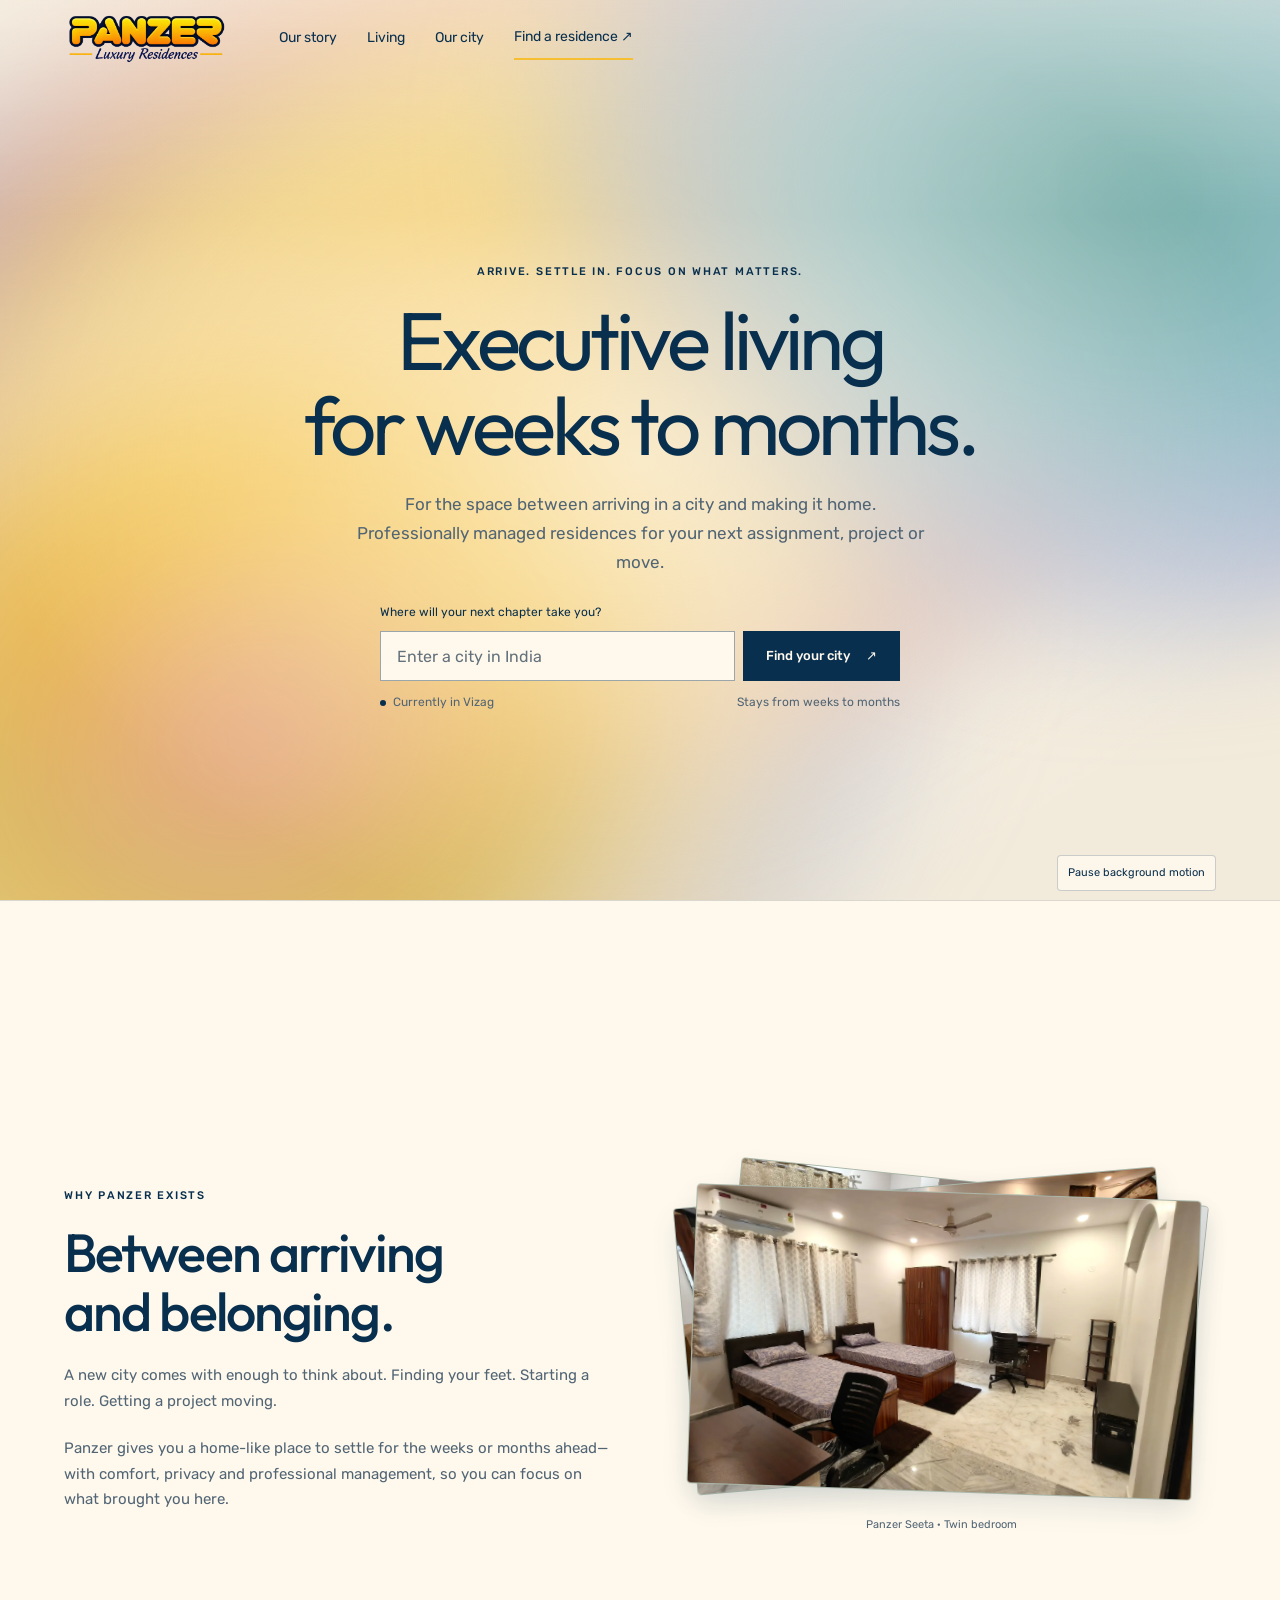
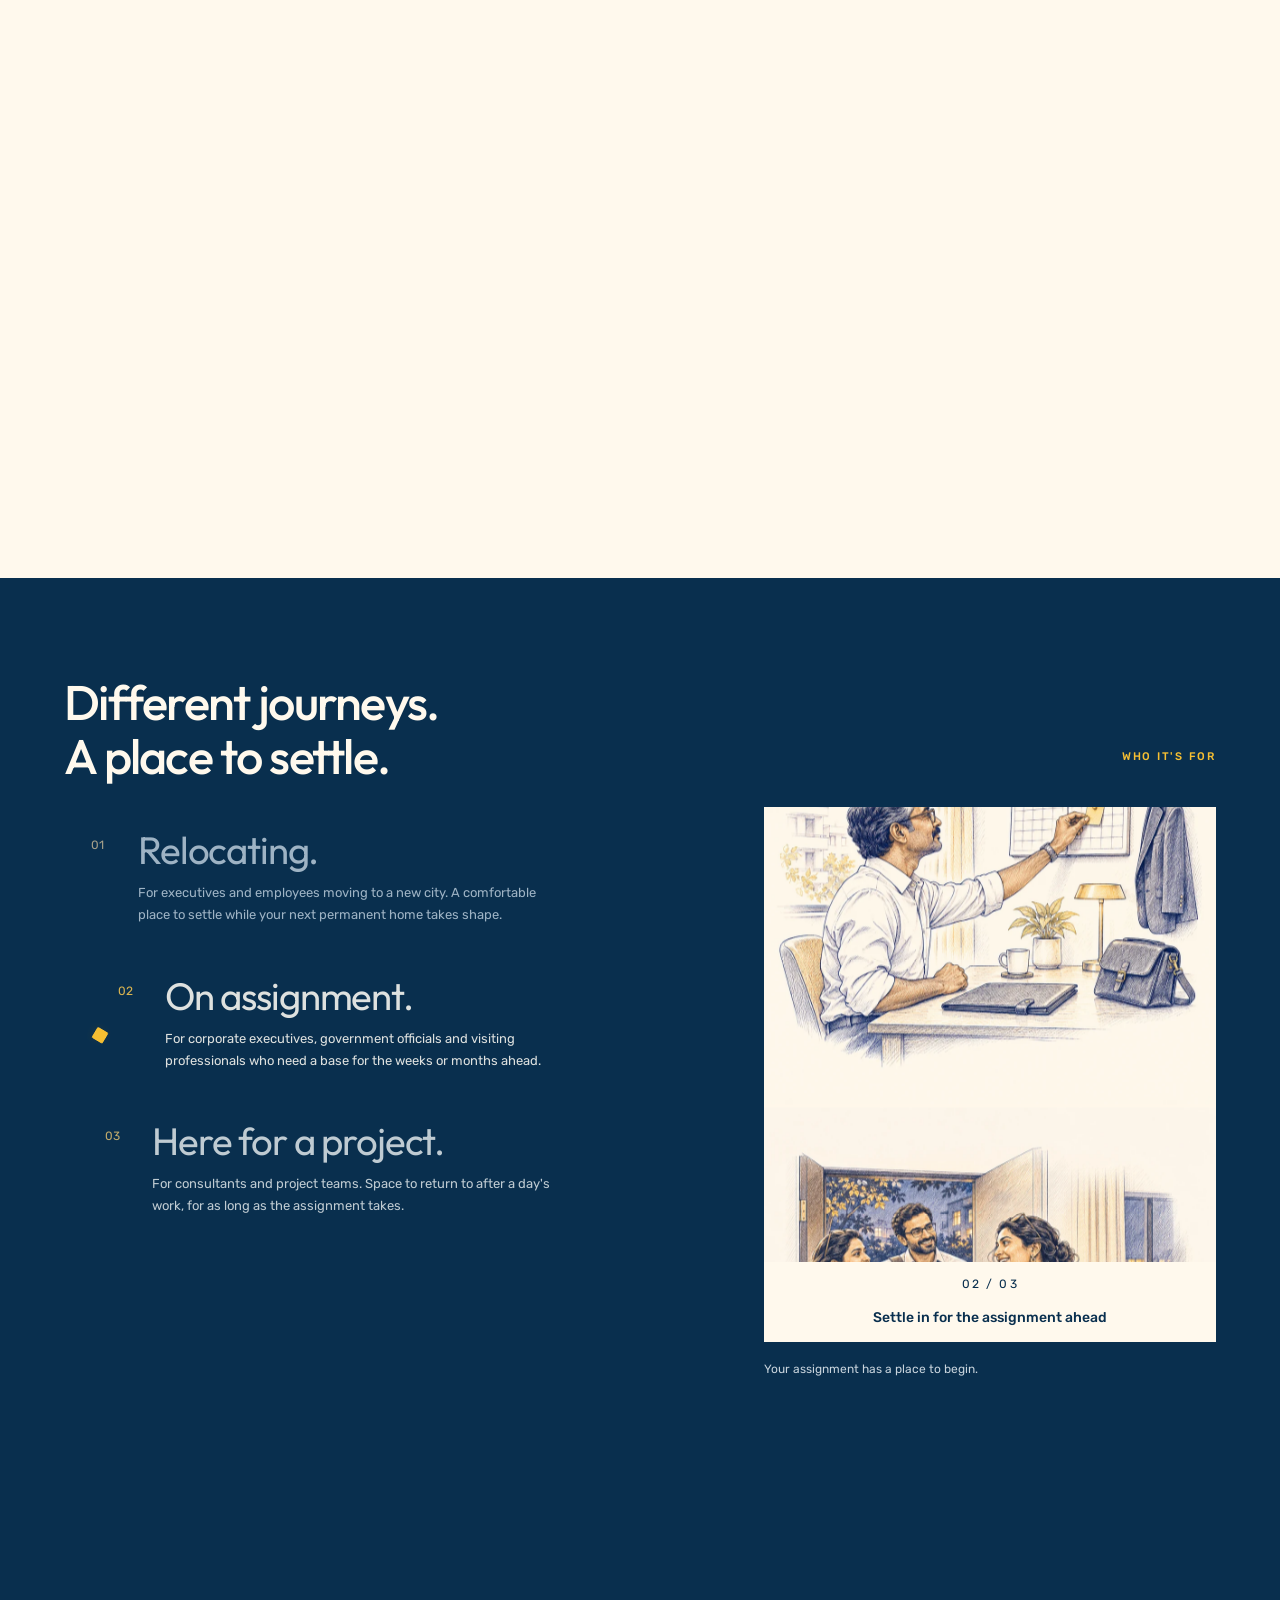
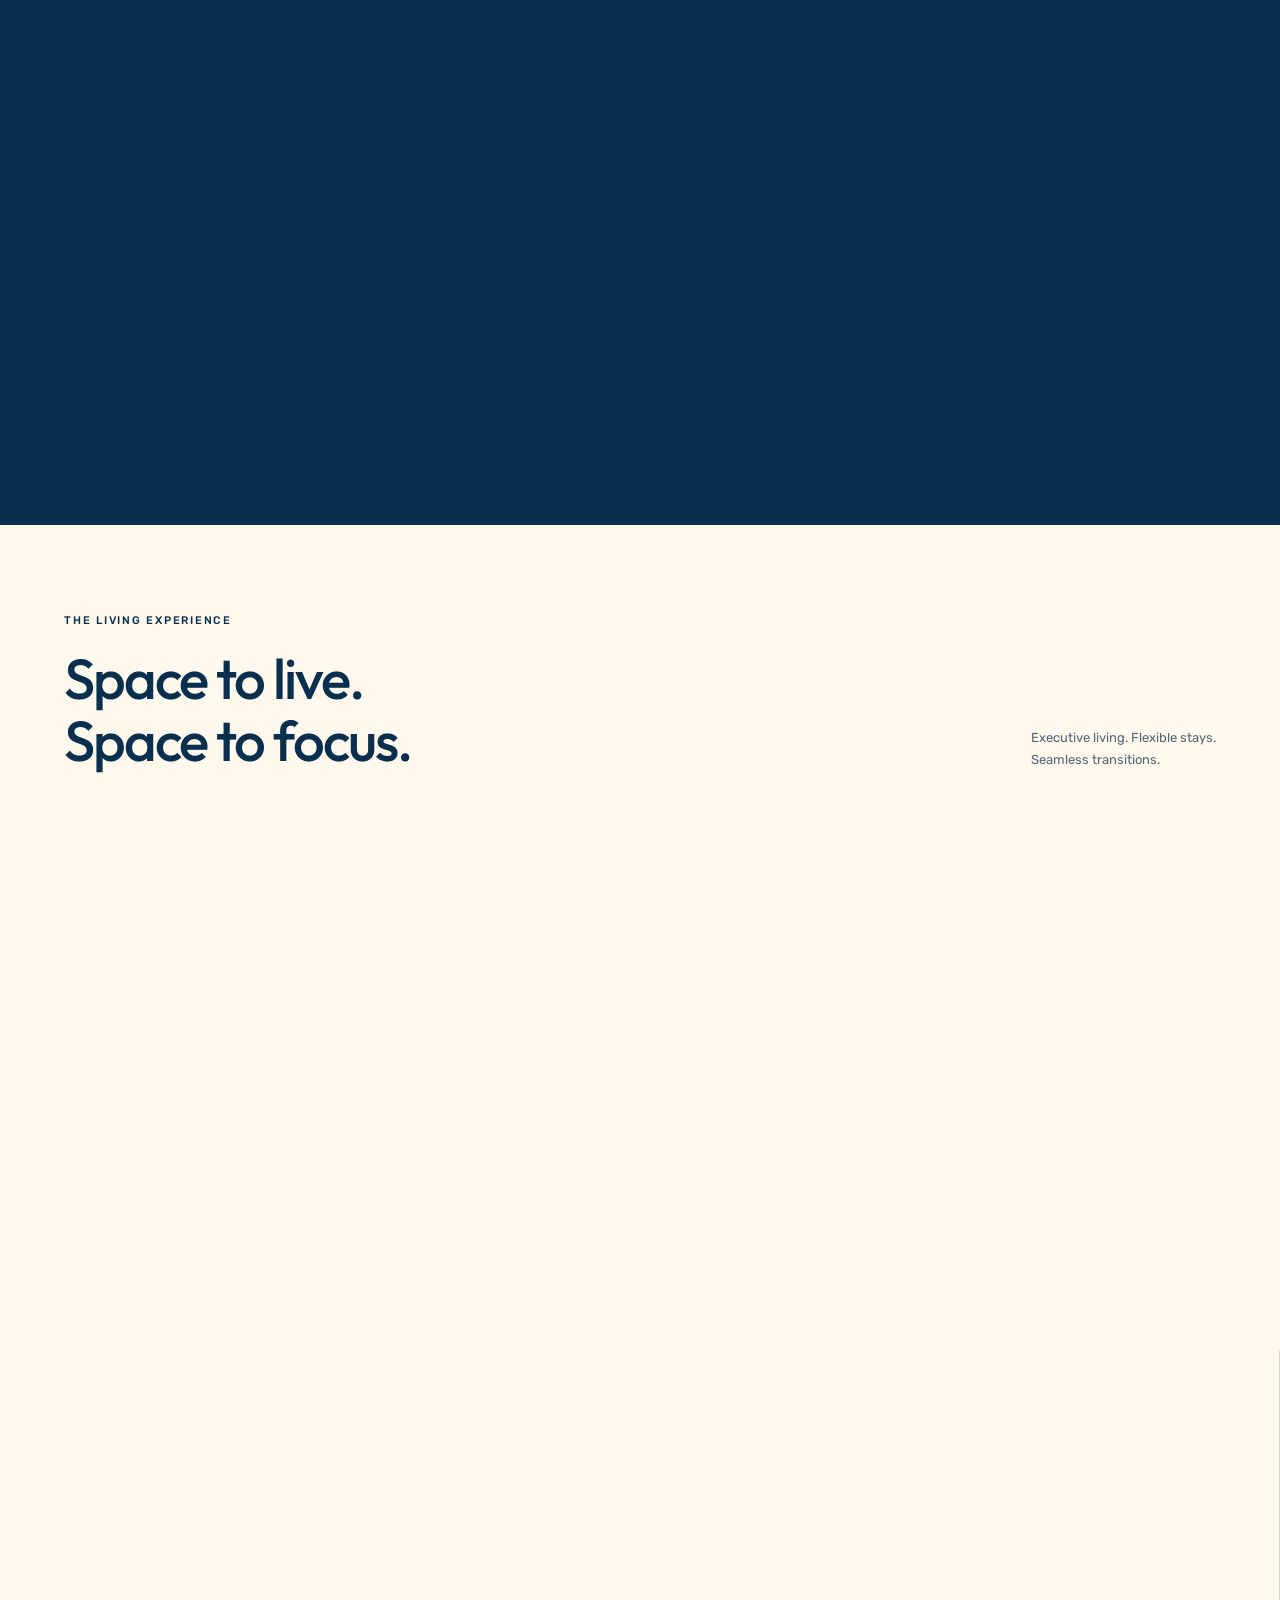
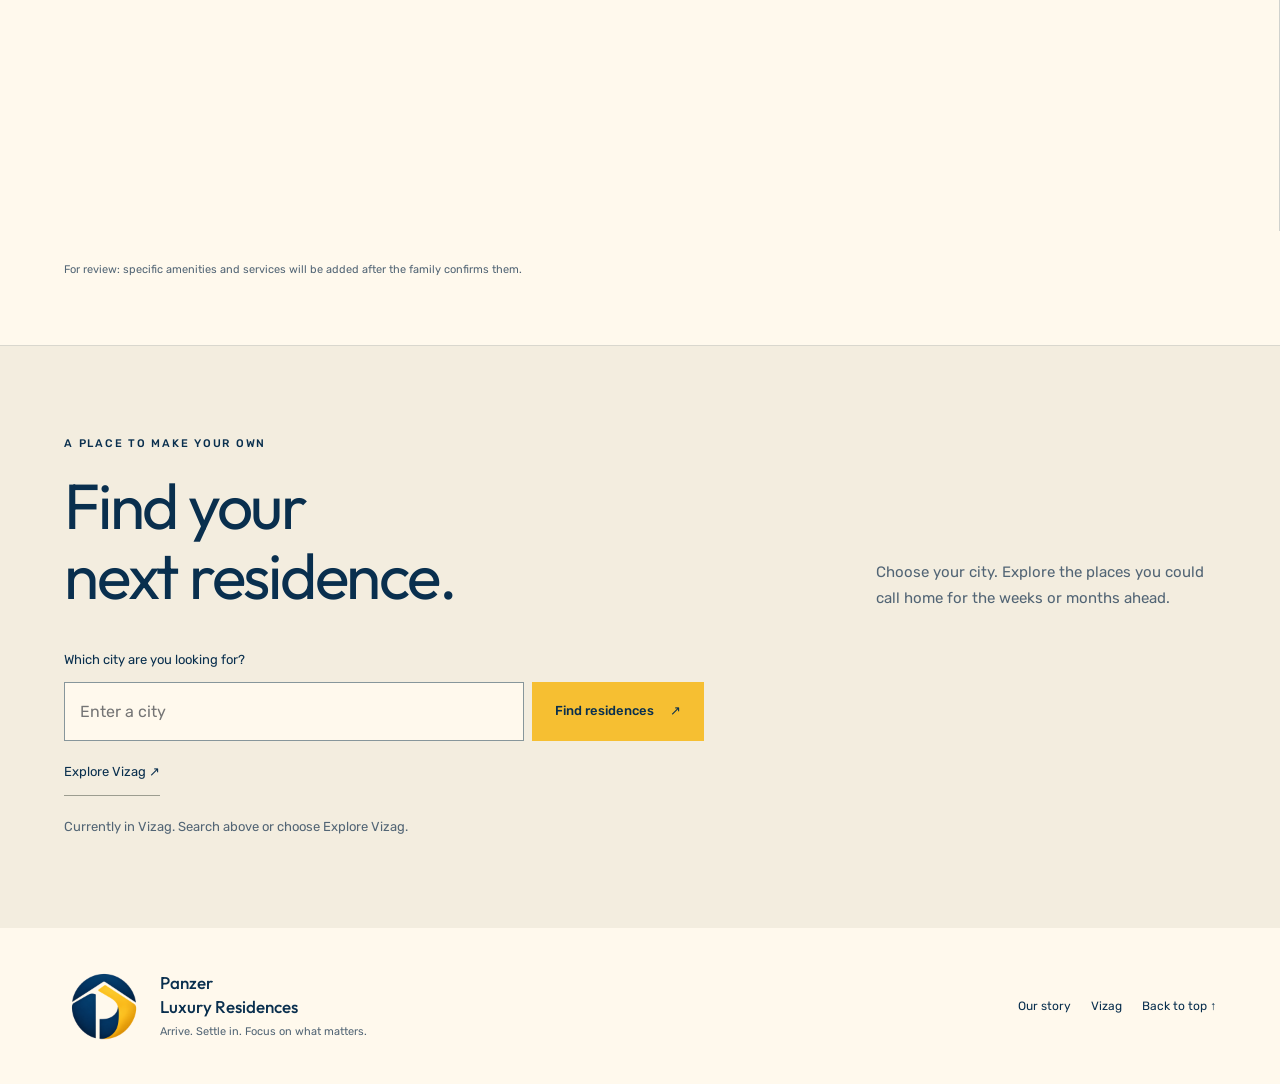
==== commit cbbb2883: "Serve the current coastal layout to returning visitors" ====
--- a/index.html
+++ b/index.html
@@ -1,6 +1,6 @@
-<!doctype html><html lang="en"><head><meta charset="utf-8"><meta name="viewport" content="width=device-width, initial-scale=1"><meta name="description" content="Panzer Luxury Residences — executive living for weeks to months."><title>Panzer Luxury Residences</title></head><body><link rel="stylesheet" href="/assets/city-route.css"><script type="module" src="/assets/city-route.mjs"></script><script type="module" src="/assets/prototype.mjs"></script><link rel="stylesheet" href="https://fonts.googleapis.com/css2?family=Outfit:wght@400;500;600&family=Rubik:wght@400;500&display=swap">
-<link rel="stylesheet" href="/assets/hero-motion.css?v=20261111-random-drift-faster">
-<script type="module" src="/assets/hero-motion.mjs?v=city-edit-reset"></script>
+<!doctype html><html lang="en"><head><meta charset="utf-8"><meta name="viewport" content="width=device-width, initial-scale=1"><meta name="description" content="Panzer Luxury Residences — executive living for weeks to months."><title>Panzer Luxury Residences</title></head><body><link rel="stylesheet" href="/assets/city-route.css?v=coast-36b36eb"><script type="module" src="/assets/city-route.mjs?v=coast-36b36eb"></script><script type="module" src="/assets/prototype.mjs"></script><link rel="stylesheet" href="https://fonts.googleapis.com/css2?family=Outfit:wght@400;500;600&family=Rubik:wght@400;500&display=swap">
+<link rel="stylesheet" href="/assets/hero-motion.css?v=coast-36b36eb">
+<script type="module" src="/assets/hero-motion.mjs?v=coast-36b36eb"></script>
 <script type="module" src="/assets/city-search.mjs?v=india"></script>
 <script type="module" src="/assets/story-stack.mjs?v=residence-photos-1"></script>
 <script type="module" src="/assets/desktop-journey.mjs?v=residence-photos-1"></script>
--- a/assets/city-route.css
+++ b/assets/city-route.css
@@ -7,24 +7,34 @@
 
 #panzer-home.pz-city-view .pz-city-nav { display: inline-block; }
 #panzer-home.pz-city-view .pz-hero > :is(.pz-eyebrow,#pz-headline,.pz-intro,.pz-search) {
-  visibility: hidden;
-  pointer-events: none;
+  display: none;
+}
+#panzer-home.pz-city-view .pz-hero{
+  min-block-size:min(72svh,43rem);
+  padding-block:clamp(12px,3svh,32px);
 }
 #panzer-home.pz-city-view .pz-city-copy {
-  position: absolute;
-  inset: 0;
   display: flex;
   flex-direction: column;
   align-items: center;
   justify-content: center;
-  padding: 2rem clamp(24px,6cqw,64px) 4rem;
   animation: pz-city-arrival .42s ease-out both;
 }
-#panzer-home.pz-city-view .pz-scene-caption { visibility: hidden; pointer-events: none; }
-#panzer-home .pz-city-caption { margin-top: 1rem; font-size: .75rem; color: var(--pz-muted); }
+#panzer-home.pz-city-view .pz-scene-caption { display:none }
+#panzer-home .pz-city-caption { margin-top:.6rem;font-size:.7rem;color:var(--pz-muted) }
+#panzer-home.pz-city-view .pz-city-copy .pz-intro{margin:0}
+#panzer-home .pz-discover-city{
+  display:inline-flex;align-items:center;gap:.6rem;min-height:44px;
+  margin-top:clamp(8px,2svh,20px);font-size:.81rem;color:var(--pz-navy);text-decoration:none;
+}
+#panzer-home .pz-discover-city::before{
+  content:'';width:.52rem;height:.52rem;border:solid currentColor;
+  border-width:0 1.5px 1.5px 0;transform:translateY(-2px) rotate(45deg);
+}
+#panzer-home .pz-discover-city:hover{text-decoration:underline;text-underline-offset:.25em}
 #panzer-home .pz-city-copy h1 { margin: .4rem 0 1rem; }
 #panzer-home .pz-city-copy h1:focus { outline: none; }
-#panzer-home .pz-city-copy .pz-button { margin-top: 1.5rem; }
+#panzer-home .pz-city-copy .pz-button { margin-top:clamp(12px,2svh,22px); }
 @keyframes pz-city-arrival {
   from { opacity: 0; transform: translateY(7px); }
   to { opacity: 1; transform: translateY(0); }
--- a/assets/hero-motion.css
+++ b/assets/hero-motion.css
@@ -26,7 +26,7 @@
 #panzer-home .pz-head::before{content:'';position:absolute;inset:0;z-index:-1;opacity:0;background:linear-gradient(115deg,var(--pz-scene-cool,#d7e0de),#fff9eded 48%,var(--pz-scene-warm,#f0dfb6));transition:opacity .9s ease;backdrop-filter:blur(18px) saturate(.8);-webkit-backdrop-filter:blur(18px) saturate(.8)}
 #panzer-home.pz-city-submitted .pz-head::before{opacity:.88}
 #panzer-home .pz-hero{position:relative;isolation:isolate}
-#panzer-home .pz-hero-visual{position:absolute;inset:0;z-index:-1;overflow:hidden;pointer-events:none}
+#panzer-home .pz-hero-visual{position:absolute;inset:0;z-index:1;overflow:hidden;pointer-events:none}
 #panzer-home .pz-scene-layer{position:absolute;inset:0;background-size:cover;background-position:center;opacity:0;transform:scale(1.025);filter:saturate(.55);transition:opacity 1s ease,transform 1.3s cubic-bezier(.22,.61,.36,1)}
 #panzer-home .pz-scene-layer.is-visible{opacity:1;transform:scale(1)}
 #panzer-home .pz-hero-visual::after{content:'';position:absolute;inset:0;opacity:0;background:radial-gradient(ellipse at 0 100%,#f6bf3245,transparent 48%),radial-gradient(ellipse at 100% 0,#fff9edcc,transparent 48%),linear-gradient(90deg,#fff9edb8,#fff9edf2 25%,#fff9edf2 75%,#fff9edb8);transition:opacity 1s ease}
@@ -38,6 +38,62 @@
 @container(max-width:700px){#panzer-home .pz-cloud{width:130%;height:110%;filter:blur(28px)}#panzer-home .pz-atmosphere::after{background:radial-gradient(ellipse at 50% 50%,#fff9eda3,#fff9ed33),linear-gradient(#fff9ed55,transparent 25%)}}
 @media(prefers-reduced-motion:reduce){#panzer-home{transition:none}#panzer-home .pz-cloud{animation:none;will-change:auto}#panzer-home .pz-cloud-navy{transform:translate(-80%,-65%)}#panzer-home .pz-cloud-gold{transform:translate(-20%,-40%)}#panzer-home .pz-cloud-teal{transform:translate(-75%,-10%)}#panzer-home .pz-cloud-apricot{transform:translate(-15%,-85%)}#panzer-home .pz-head::before,#panzer-home .pz-scene-layer,#panzer-home .pz-hero-visual::after{transition:none;transform:none}#panzer-home .pz-motion-toggle{display:none}}
 
+/* Keep the coast and its horizon aligned when the search becomes the city page. */
+#panzer-home.pz-vizag-scene .pz-scene-layer{min-height:100svh;background-position:50% 35%;filter:saturate(.96)}
+#panzer-home.pz-vizag-scene .pz-hero-visual::after{
+  background:radial-gradient(ellipse 55% 83% at 50% 52%,#fff9edcb 0%,#fff9edab 40%,#fff9ed66 66%,transparent 100%),linear-gradient(#fff9ed59,transparent 19%);
+}
+@container(max-width:700px){
+  #panzer-home.pz-vizag-scene .pz-hero-visual::after{
+    background:linear-gradient(100deg,#fff9edb8,#fff9ed96 60%,#fff9ed36);
+  }
+}
+html #panzer-home .pz-head{padding-block:clamp(7px,1.2svh,13px);border-bottom:0}
+html #panzer-home .pz-main-logo{width:clamp(126px,13vw,164px)}
+#panzer-home.pz-vizag-scene .pz-head::before{background:none;backdrop-filter:none;-webkit-backdrop-filter:none;opacity:0}
+#panzer-home.pz-vizag-scene .pz-hero :is(.pz-intro,.pz-search-meta,.pz-city-caption,.pz-scene-caption){color:var(--pz-navy)}
+#panzer-home.pz-vizag-scene .pz-motion-toggle{display:none}
+html #panzer-home .pz-hero{padding-block:clamp(18px,4svh,48px)}
+html #panzer-home .pz-hero h1{
+  font-size:clamp(34px,min(7.1cqw,9.5svh),82px);line-height:1.03;
+  margin-block:clamp(10px,2svh,22px) clamp(12px,2.5svh,26px);
+}
+html #panzer-home .pz-search{margin-block-start:clamp(14px,2.8svh,30px)}
+#panzer-home.pz-vizag-scene .pz-scene-caption{margin-top:10px}
+@media(max-height:670px){
+  #panzer-home:has(#pz-search-result a) .pz-hero > .pz-intro{display:none}
+  #panzer-home:has(#pz-search-result a) .pz-result{padding-top:8px}
+}
+@media(max-height:490px){
+  #panzer-home:has(#pz-search-result a) .pz-hero > .pz-eyebrow,
+  #panzer-home:has(#pz-search-result a) .pz-search-meta{display:none}
+  #panzer-home:has(#pz-search-result a) .pz-hero{padding-block:8px}
+  #panzer-home:has(#pz-search-result a) .pz-hero h1{font-size:clamp(26px,6svh,34px);margin-block:0 8px}
+  #panzer-home:has(#pz-search-result a) #pz-headline span{display:inline}
+  #panzer-home:has(#pz-search-result a) .pz-search{margin-block-start:6px}
+}
+@media (min-width:480px) and (max-height:490px){
+  #panzer-home:has(#pz-search-result a) .pz-search-row{flex-direction:row}
+  #panzer-home:has(#pz-search-result a) .pz-search-row .pz-button{width:auto}
+  #panzer-home:has(#pz-search-result a) .pz-scene-caption{margin-top:4px}
+}
+#panzer-home :is(#pz-city-input,#pz-property-city):focus{
+  border-color:var(--pz-navy);outline:2px solid var(--pz-navy);outline-offset:2px;
+}
+#panzer-home :is(#pz-city-input,#pz-property-city)[data-pointer-focus]:focus{outline:none}
+#panzer-home #pz-search-result a{
+  display:inline-flex;align-items:center;min-height:44px;margin-top:12px;padding:10px 18px;
+  background:var(--pz-gold);color:var(--pz-navy);border:1px solid var(--pz-gold);
+  font-weight:500;text-decoration:none;
+}
+#panzer-home #pz-search-result a:hover{background:#ffd365}
+@container(max-width:700px){
+  #panzer-home .pz-search .pz-search-row{position:relative}
+  #panzer-home .pz-search .pz-city-field{position:static}
+}
+@media(forced-colors:active){
+  #panzer-home :is(#pz-city-input,#pz-property-city):focus{border-color:Highlight}
+}
 /* Only the separate animation study has these review controls. */
 .pz-study{background:#092f4e;color:#fff9ed;padding:22px clamp(22px,6vw,64px);font:14px/1.6 system-ui,sans-serif}
 .pz-study p{margin:0 0 12px;max-width:900px}.pz-study strong{color:#f6bf32}
--- a/assets/story-stack.css
+++ b/assets/story-stack.css
@@ -25,3 +25,52 @@
   #panzer-home .pz-story-deck :focus-visible{outline:2px solid #092f4e;outline-offset:3px}
 }
 @media(prefers-reduced-motion:reduce){#panzer-home .pz-story-card{will-change:auto}}
+
+#panzer-home .pz-story-card,#panzer-home .pz-desktop-stack-card{
+  appearance:none;padding:0;font:inherit;color:inherit;cursor:zoom-in
+}
+#panzer-home .pz-desktop-stack-card:focus-visible,#panzer-home .pz-story-card:focus-visible{
+  outline:3px solid #f6bf32;outline-offset:3px
+}
+.pz-viewer-origin{visibility:hidden}
+html:has(.pz-photo-viewer[open]){overflow:hidden}
+html:has(.pz-photo-viewer[open][data-page-gutter]){scrollbar-gutter:stable}
+.pz-photo-viewer{
+  position:fixed;inset:0;width:100%;height:100%;max-width:none;max-height:none;
+  margin:0;padding:0;border:0;background:transparent;overflow:hidden;color:#092f4e;
+  overscroll-behavior:contain;font-family:Rubik,Arial,sans-serif
+}
+.pz-photo-viewer[open]{display:grid;place-items:center}
+.pz-photo-viewer::backdrop{background:transparent}
+.pz-viewer-shade{
+  position:absolute;inset:0;background:rgba(9,32,49,.53);
+  -webkit-backdrop-filter:blur(12px);backdrop-filter:blur(12px);
+  opacity:0;transition:opacity 350ms ease
+}
+.pz-viewer-open .pz-viewer-shade{opacity:1}
+.pz-viewer-frame{
+  --pz-photo-ratio:1.333333;position:relative;width:min(80vw,calc(80vh * var(--pz-photo-ratio)));
+  width:min(80vw,calc(80dvh * var(--pz-photo-ratio)));aspect-ratio:var(--pz-photo-ratio)
+}
+.pz-viewer-picture{position:absolute;inset:0;border-radius:5px;overflow:hidden;box-shadow:0 16px 64px #091b2d59}
+.pz-viewer-picture img{display:block;width:100%;height:100%;object-fit:contain}
+.pz-viewer-picture img+img{position:absolute;inset:0}
+.pz-viewer-controls{position:absolute;inset:0;pointer-events:none;opacity:0;transition:opacity 120ms ease}
+.pz-viewer-open .pz-viewer-controls{opacity:1;transition:opacity 200ms ease 200ms}
+.pz-viewer-controls button{
+  position:absolute;pointer-events:auto;display:grid;place-items:center;
+  width:44px;height:44px;padding:0;border:1px solid #092f4e30;border-radius:5px;
+  background:#fff9edf5;color:#092f4e;font:22px/1 Rubik,Arial,sans-serif;cursor:pointer;box-shadow:0 2px 10px #092f4e22
+}
+.pz-viewer-controls button:hover{background:#fff2cd}
+.pz-viewer-controls button:focus-visible{outline:3px solid #f6bf32;outline-offset:2px}
+.pz-viewer-close{top:8px;right:8px}
+.pz-viewer-prev,.pz-viewer-next{top:50%;transform:translateY(-50%)}
+.pz-viewer-prev{left:8px}.pz-viewer-next{right:8px}
+.pz-viewer-count{
+  position:absolute;bottom:8px;left:50%;transform:translateX(-50%);white-space:nowrap;
+  padding:5px 9px;border-radius:3px;background:#fff9edf5;color:#092f4e;font-size:11px;line-height:1.4
+}
+@media(prefers-reduced-motion:reduce){
+  .pz-photo-viewer .pz-viewer-shade,.pz-photo-viewer .pz-viewer-controls{transition:none}
+}
--- a/assets/desktop-journey.css
+++ b/assets/desktop-journey.css
@@ -13,13 +13,14 @@
 #panzer-home.pz-desktop-motion .pz-journey{--pz-row-travel:clamp(32px,3.2cqw,48px);padding-inline-end:var(--pz-row-travel)}
 #panzer-home.pz-desktop-motion .pz-journey>span{transform:translateX(calc(var(--pz-row-travel)*var(--pz-row-focus,0)));color:color-mix(in srgb,var(--pz-paper) calc(var(--pz-row-focus,0)*100%),#9eb3c4)}
 #panzer-home.pz-desktop-motion .pz-journey>.pz-journey-number{color:color-mix(in srgb,var(--pz-gold) calc(var(--pz-row-focus,0)*100%),#a5a08a)}
-#panzer-home.pz-desktop-ready .pz-audience-visual .pz-photo{height:470px;min-height:0;overflow:hidden;align-items:end;padding:0}
-#panzer-home.pz-desktop-ready .pz-desktop-audience-track{display:block;position:absolute;inset:0 0 auto;height:300%;width:100%;will-change:transform}
-#panzer-home.pz-desktop-ready .pz-desktop-audience-track img{display:block;width:100%;height:33.333333%;object-fit:cover}
-#panzer-home.pz-desktop-ready .pz-audience-visual .pz-photo-label{position:relative;z-index:1;width:100%;padding:24px;background:#fff9edf2}
+#panzer-home .pz-audience-visual .pz-photo:has(.pz-journey-art){display:grid;grid-template-columns:minmax(0,1fr);grid-template-rows:minmax(0,1fr) auto;height:clamp(320px,85cqw,470px);min-height:0;overflow:hidden;padding:0;background:#fff7ea;align-items:stretch;justify-items:stretch}
+#panzer-home .pz-audience-visual .pz-photo:has(.pz-journey-art)::before,#panzer-home .pz-audience-visual .pz-photo:has(.pz-journey-art)::after{display:none}
+#panzer-home .pz-journey-art{position:relative;overflow:hidden}
+#panzer-home .pz-journey-art .pz-desktop-audience-track{display:block;position:absolute;inset:0 0 auto;height:300%;width:100%;will-change:transform}
+#panzer-home .pz-journey-art img{display:block;width:100%;height:33.333333%;object-fit:contain}
+#panzer-home .pz-journey-art+.pz-photo-label{position:relative;padding:12px 20px;background:var(--pz-paper)}
 #panzer-home.pz-desktop-ready .pz-image-index{margin-bottom:10px}
-#panzer-home.pz-desktop-ready #pz-journey-photo-caption,#panzer-home.pz-desktop-ready .pz-audience-visual .pz-photo-label i{display:none}
-#panzer-home.pz-desktop-ready .pz-desktop-image-note{display:block;margin-top:6px;font-size:11px}
+#panzer-home .pz-journey-art+.pz-photo-label :is(#pz-journey-photo-caption,i){display:none}
 #panzer-home.pz-desktop-motion .pz-panel:not(.pz-reverse):before{transform-origin:0 0;transform:scale(var(--pz-panel-x,1),var(--pz-panel-y,1));opacity:var(--pz-panel-opacity,1)}
 #panzer-home.pz-desktop-motion .pz-panel.pz-reverse:before{transform:translateX(calc((1 - var(--pz-navy-progress,1))*100%))}
 #panzer-home.pz-desktop-motion .pz-panel>.pz-panel-copy,#panzer-home.pz-desktop-motion .pz-panel>.pz-photo{opacity:var(--pz-panel-content,1);transform:translateY(calc((1 - var(--pz-panel-content,1))*16px))}
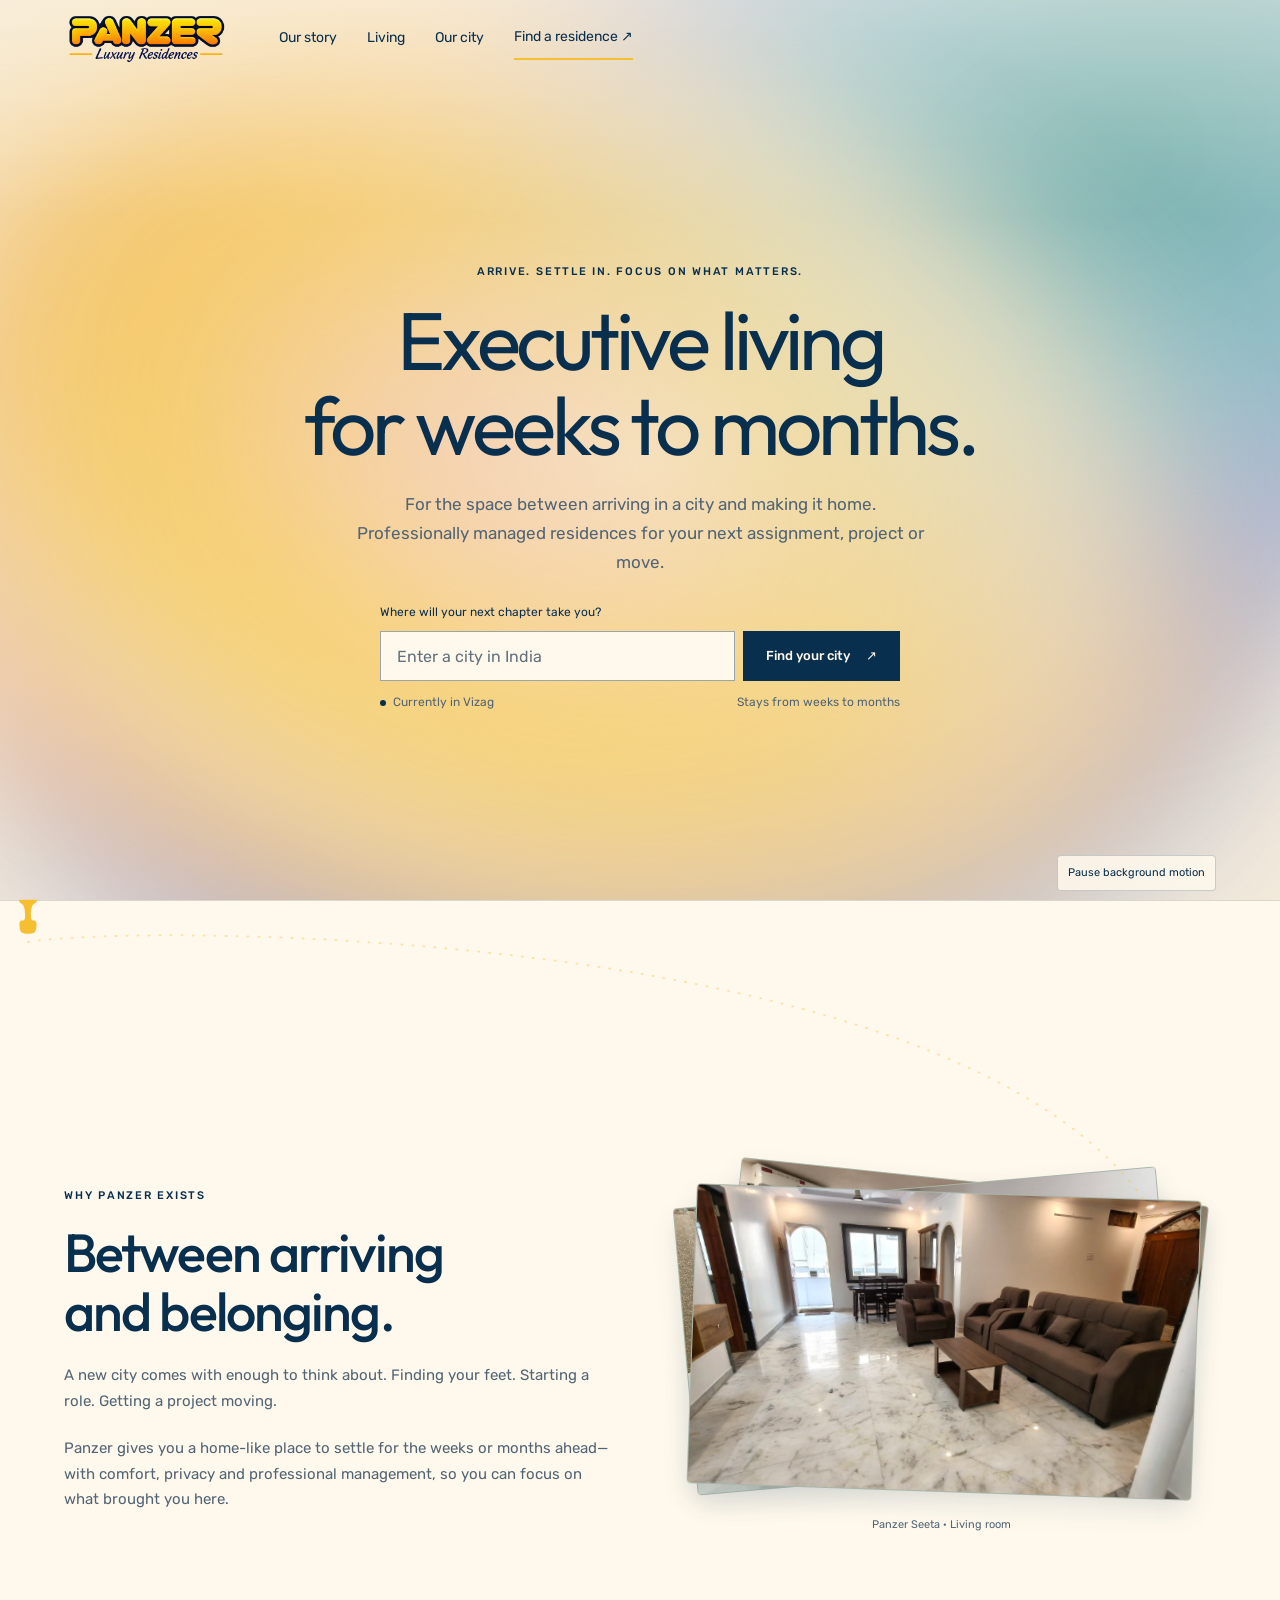
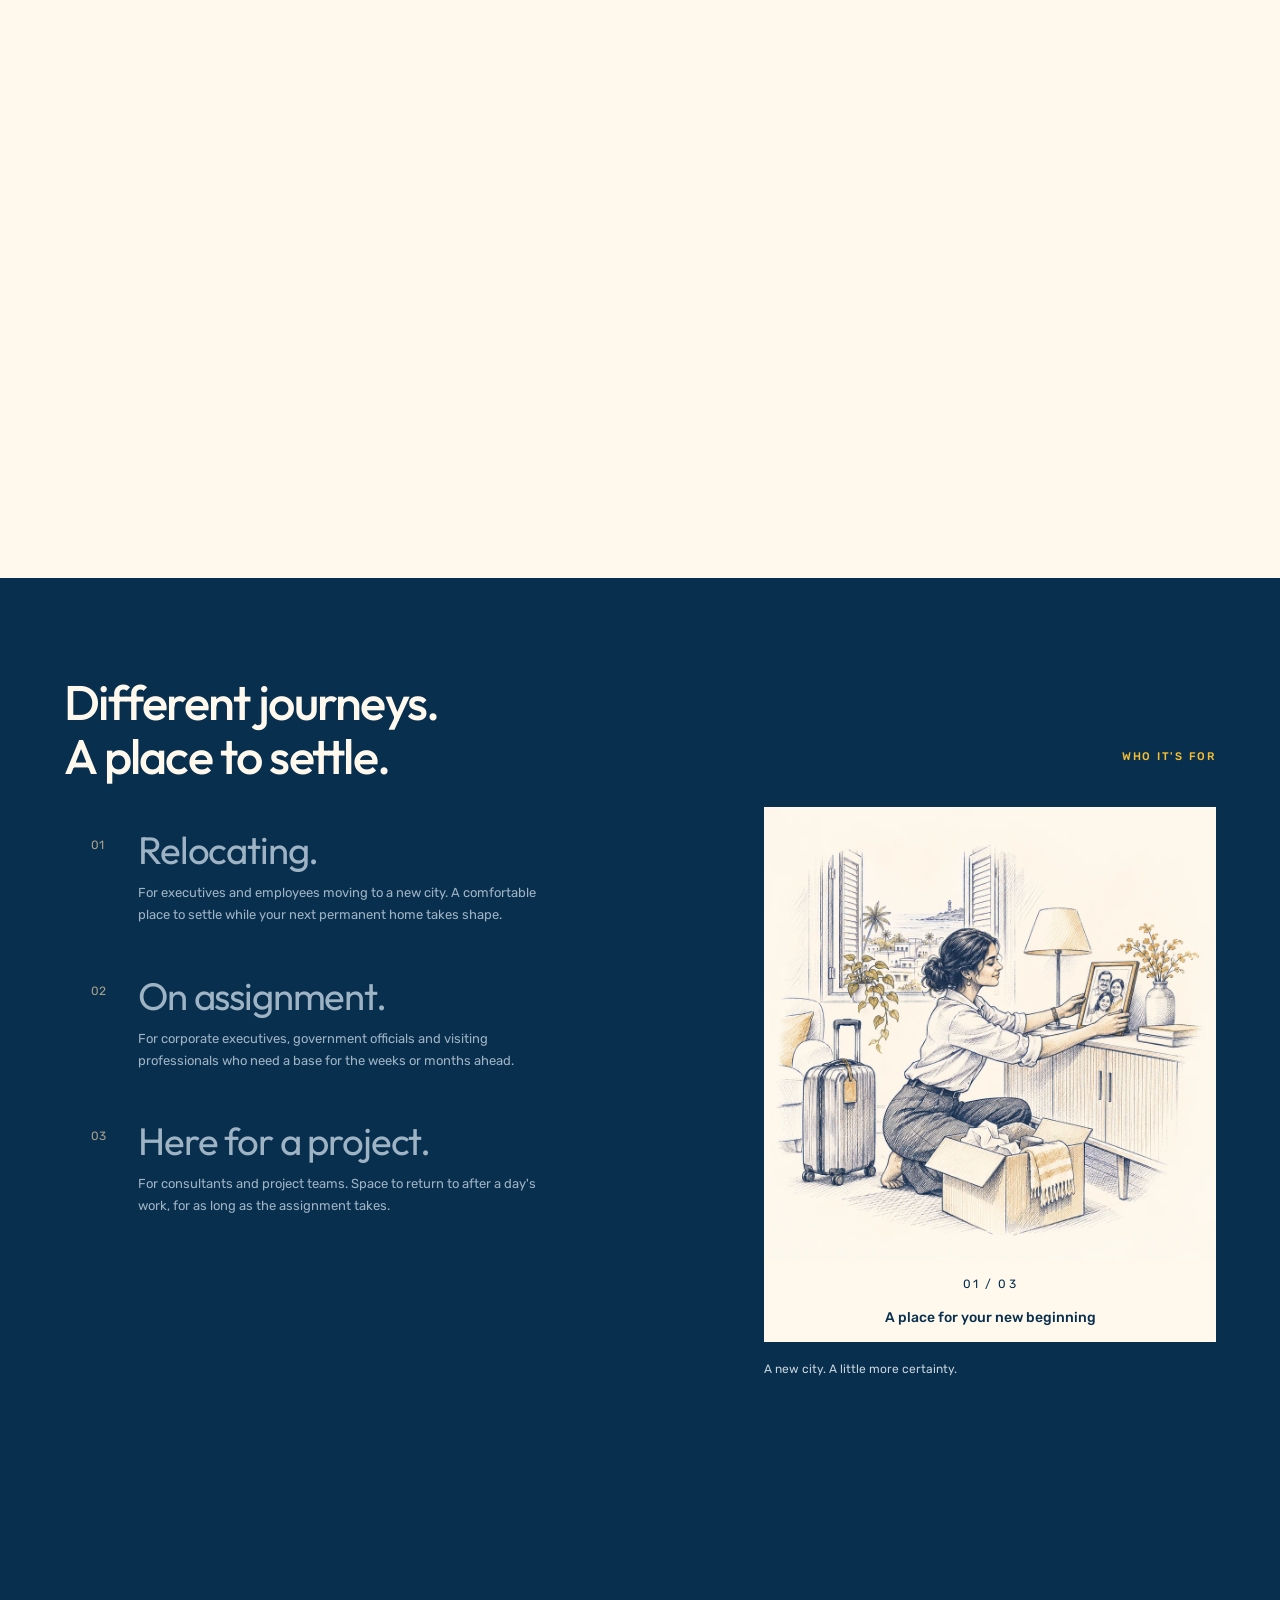
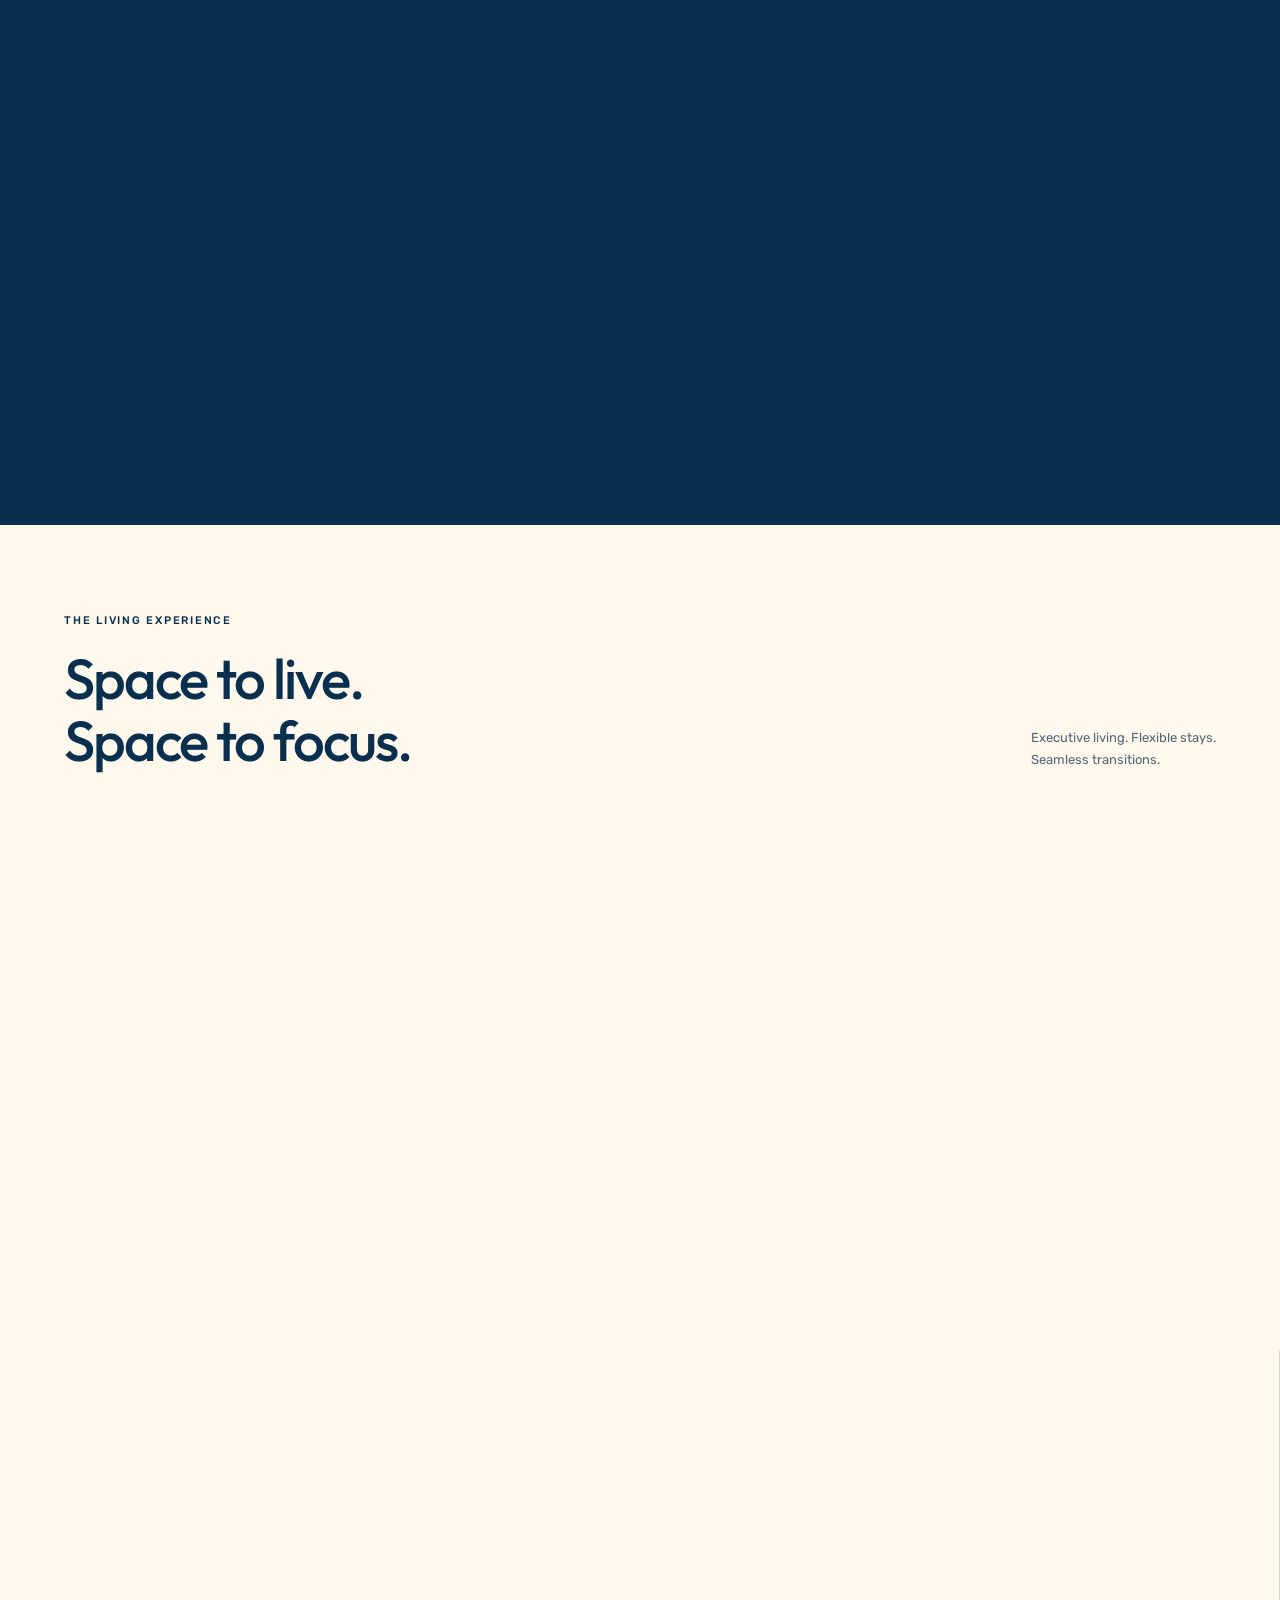
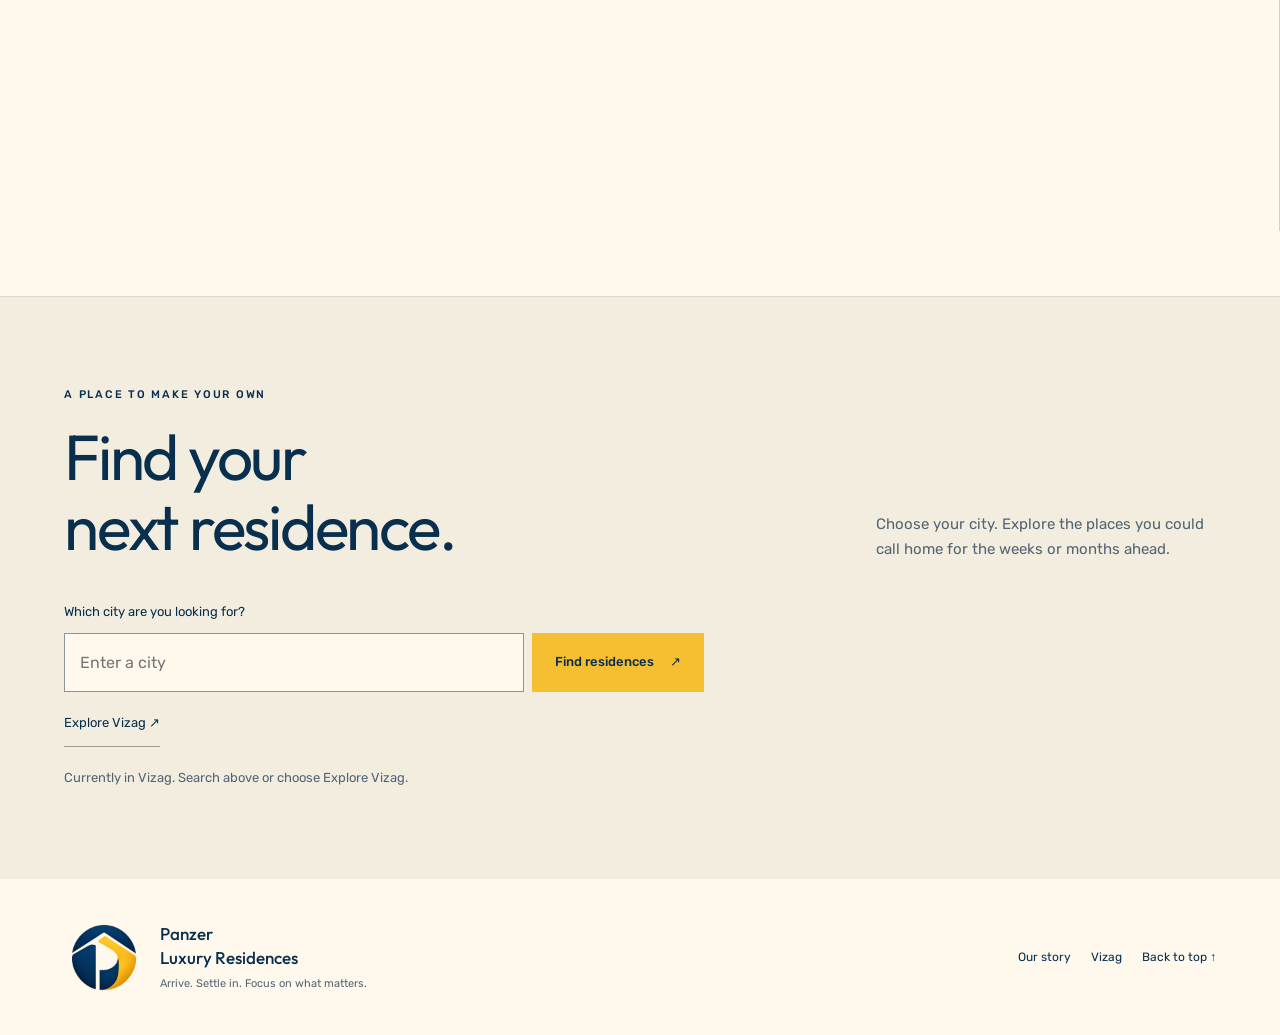
==== commit 221ef4da: "Show residence amenities inside the yellow living panel" ====
--- a/index.html
+++ b/index.html
@@ -3,7 +3,7 @@
 <script type="module" src="/assets/hero-motion.mjs?v=coast-36b36eb"></script>
 <script type="module" src="/assets/city-search.mjs?v=india"></script>
 <script type="module" src="/assets/story-stack.mjs?v=residence-photos-1"></script>
-<script type="module" src="/assets/desktop-journey.mjs?v=residence-photos-1"></script>
+<script type="module" src="/assets/desktop-journey.mjs?v=living-amenities-1"></script>
 <style>
 #panzer-home{--pz-navy:#092F4E;--pz-gold:#F6BF32;--pz-paper:#FFF9ED;--pz-line:#d9d7ce;--pz-soft:#eee9dd;--pz-muted:#526575;background:var(--pz-paper);color:var(--pz-navy);font-family:'Rubik',sans-serif;font-size:15px;line-height:1.7;container-type:inline-size;color-scheme:light;overflow-wrap:break-word}
 #panzer-home *{box-sizing:border-box}
@@ -232,7 +232,7 @@
 #pz-city-options li:hover,#pz-city-options [aria-selected=true]{background:#f7e8c3}
 </style>
 <link rel="stylesheet" href="/assets/story-stack.css?v=residence-photos-1">
-<link rel="stylesheet" href="/assets/desktop-journey.css?v=residence-photos-1">
+<link rel="stylesheet" href="/assets/desktop-journey.css?v=living-amenities-1">
 <div id="panzer-home">
   <header class="pz-head pz-wrap" id="pz-top">
     <a href="/" aria-label="Panzer Luxury Residences home"><img class="pz-main-logo" src="/assets/panzer-main-logo-transparent.png" alt="PANZER Luxury Residences"></a>
@@ -275,9 +275,16 @@
 </section>
     <section class="pz-living" id="pz-living" aria-labelledby="pz-living-title">
       <div class="pz-section-head pz-wrap"><div><span class="pz-eyebrow">The living experience</span><h2 id="pz-living-title">Space to live.<br>Space to focus.</h2></div><p>Executive living. Flexible stays.<br>Seamless transitions.</p></div>
-      <div class="pz-panel"><div class="pz-panel-copy"><span class="pz-eyebrow">Make yourself at home</span><h3>More room for<br>your everyday.</h3><p>A home-like setting for an extended stay. A place to return to, unwind and find your own rhythm in a new city.</p></div><div class="pz-photo"><span class="pz-photo-label"><b>Your space to settle in</b>Actual room photograph<i>Photo placement · original to be supplied</i></span></div></div>
+      <div class="pz-panel"><div class="pz-panel-copy"><span class="pz-eyebrow">Make yourself at home</span><h3>More room for<br>your everyday.</h3><p>A home-like setting for an extended stay. A place to return to, unwind and find your own rhythm in a new city.</p></div>
+        <ul class="pz-amenities" aria-label="Residence amenities">
+          <li style="--pz-order:0"><svg aria-hidden="true" focusable="false"><use href="/assets/living-amenities.svg#desk"/></svg><span>Work desk</span></li>
+          <li style="--pz-order:1"><svg aria-hidden="true" focusable="false"><use href="/assets/living-amenities.svg#wifi"/></svg><span>Wi-Fi</span></li>
+          <li style="--pz-order:2"><svg aria-hidden="true" focusable="false"><use href="/assets/living-amenities.svg#room"/></svg><span>Furnished room</span></li>
+          <li style="--pz-order:3"><svg aria-hidden="true" focusable="false"><use href="/assets/living-amenities.svg#housekeeping"/></svg><span>Housekeeping</span></li>
+          <li style="--pz-order:4"><svg aria-hidden="true" focusable="false"><use href="/assets/living-amenities.svg#laundry"/></svg><span>Laundry</span></li>
+          <li style="--pz-order:5"><svg aria-hidden="true" focusable="false"><use href="/assets/living-amenities.svg#assistance"/></svg><span>Onsite assistance</span></li>
+        </ul></div>
       <div class="pz-panel pz-reverse"><div class="pz-photo"><span class="pz-photo-label"><b>The details of daily living</b>Actual shared-space or residence-detail photograph<i>Photo placement · original to be supplied</i></span></div><div class="pz-panel-copy"><span class="pz-eyebrow">Focus on what matters</span><h3>A stay with<br>people behind it.</h3><p>Professionally managed residences that make the transition into a new city feel more settled, whether you're here for a project, an assignment or a move.</p></div></div>
-      <div class="pz-pending pz-wrap">For review: specific amenities and services will be added after the family confirms them.</div>
     </section>
     <section class="pz-discovery pz-wrap" id="pz-residences" aria-labelledby="pz-discovery-title"><div class="pz-discovery-head"><div><span class="pz-eyebrow">A place to make your own</span><h2 id="pz-discovery-title">Find your<br>next residence.</h2></div><p>Choose your city. Explore the places you could call home for the weeks or months ahead.</p></div><form id="pz-property-search" novalidate><label for="pz-property-city">Which city are you looking for?</label><div class="pz-search-row"><input id="pz-property-city" placeholder="Enter a city" maxlength="80" aria-describedby="pz-property-status" autocomplete="off"><button class="pz-button pz-gold" type="submit">Find residences <span aria-hidden="true">↗</span></button></div><button class="pz-city-chip" type="button">Explore Vizag <span aria-hidden="true">↗</span></button></form><p id="pz-property-status" role="status">Currently in Vizag. Search above or choose Explore Vizag.</p><div id="pz-properties" hidden><div class="pz-results-heading"><h3>Residences in Vizag</h3><a href="/prototypes/city.html">Explore the city →</a></div><p class="pz-demo-note">Layout preview · three illustrative cards, not confirmed property inventory.</p><div class="pz-property-grid"><a class="pz-property" href="/prototypes/residency.html" aria-label="Preview illustrative Residency A"><div class="pz-property-art art-a"><span>Illustrative property · A</span><svg viewBox="0 0 400 250" aria-hidden="true"><path d="M0 230H400M65 230V80L210 35V230M210 95L330 125V230"/><path d="M90 105L185 76M90 137L185 114M90 171L185 152M90 205L185 190M235 130L305 147M235 164L305 176M235 198L305 205"/></svg></div><div class="pz-property-copy"><span class="pz-eyebrow">Vizag · Example A</span><h3>Residency A<span aria-hidden="true">↗</span></h3><p>MVP · illustrative locality</p><span class="pz-property-link">Preview residence</span></div></a><a class="pz-property" href="/prototypes/residency-b.html" aria-label="Preview illustrative Residency B"><div class="pz-property-art art-b"><span>Illustrative property · B</span><svg viewBox="0 0 400 250" aria-hidden="true"><path d="M0 230H400M65 230V80L210 35V230M210 95L330 125V230"/><path d="M90 105L185 76M90 137L185 114M90 171L185 152M90 205L185 190M235 130L305 147M235 164L305 176M235 198L305 205"/></svg></div><div class="pz-property-copy"><span class="pz-eyebrow">Vizag · Example B</span><h3>Residency B<span aria-hidden="true">↗</span></h3><p>Seethammadhara · illustrative locality</p><span class="pz-property-link">Preview residence</span></div></a><a class="pz-property" href="/prototypes/residency-c.html" aria-label="Preview illustrative Residency C"><div class="pz-property-art art-c"><span>Illustrative property · C</span><svg viewBox="0 0 400 250" aria-hidden="true"><path d="M0 230H400M65 230V80L210 35V230M210 95L330 125V230"/><path d="M90 105L185 76M90 137L185 114M90 171L185 152M90 205L185 190M235 130L305 147M235 164L305 176M235 198L305 205"/></svg></div><div class="pz-property-copy"><span class="pz-eyebrow">Vizag · Example C</span><h3>Residency C<span aria-hidden="true">↗</span></h3><p>Locality to be confirmed</p><span class="pz-property-link">Preview residence</span></div></a></div></div></section>
   </main>
--- a/assets/desktop-journey.css
+++ b/assets/desktop-journey.css
@@ -39,3 +39,42 @@
 #panzer-home.pz-desktop-motion .pz-journey{padding-block:20px}
 #panzer-home.pz-desktop-motion .pz-journey-copy{margin-top:9px;font-size:13px}
 #panzer-home.pz-desktop-motion .pz-audience-visual .pz-photo{height:clamp(260px,60svh,535px)}
+
+/* Both the copy and the grid sit inside the existing gold rectangle. */
+#panzer-home .pz-living .pz-panel:has(.pz-amenities) {
+  padding-inline:clamp(28px,4.5cqw,80px) calc(19% + clamp(28px,4.5cqw,80px));
+  grid-template-columns:minmax(0,.85fr) minmax(0,1.4fr);
+  gap:clamp(24px,4cqw,76px);
+}
+#panzer-home .pz-amenities {
+  display:grid;grid-template-columns:repeat(3,minmax(0,1fr));
+  gap:clamp(28px,3.2cqw,56px) clamp(12px,1.5cqw,28px);
+  list-style:none;padding:0;margin:0;width:100%;max-width:660px;justify-self:center;
+}
+#panzer-home .pz-amenities li {
+  display:flex;align-items:center;flex-direction:column;gap:12px;text-align:center;
+  font-size:clamp(13px,1.18cqw,17px);line-height:1.25;color:var(--pz-navy);
+}
+#panzer-home .pz-amenities svg {display:block;width:min(100%,clamp(66px,6.8cqw,104px));aspect-ratio:420/380}
+@container(max-width:900px) {
+  #panzer-home .pz-living .pz-panel:has(.pz-amenities) {
+    grid-template-columns:1fr;gap:32px;
+    padding:32px calc(19% + 5cqw) 44px 5cqw;
+  }
+  #panzer-home .pz-panel:has(.pz-amenities) .pz-panel-copy {margin:0;padding:0}
+}
+@container(max-width:700px) {
+  #panzer-home .pz-living .pz-panel:has(.pz-amenities) {padding-inline:5cqw calc(12% + 5cqw)}
+  #panzer-home .pz-amenities {gap:28px 10px}
+  #panzer-home .pz-amenities li {gap:9px;font-size:clamp(12px,3.2cqw,15px)}
+}
+@media(prefers-reduced-motion:no-preference) {
+  #panzer-home.pz-desktop-motion .pz-panel:not(.pz-settled) .pz-amenities li,
+  #panzer-home:not(.pz-desktop-motion) .pz-amenities.pz-watch:not(.pz-entered) li {
+    opacity:0;transform:translateY(9px);
+  }
+  #panzer-home.pz-desktop-motion .pz-settled .pz-amenities li,
+  #panzer-home:not(.pz-desktop-motion) .pz-amenities.pz-entered li {
+    transition:opacity .3s ease,transform .34s ease-out;transition-delay:calc(var(--pz-order) * 95ms);
+  }
+}
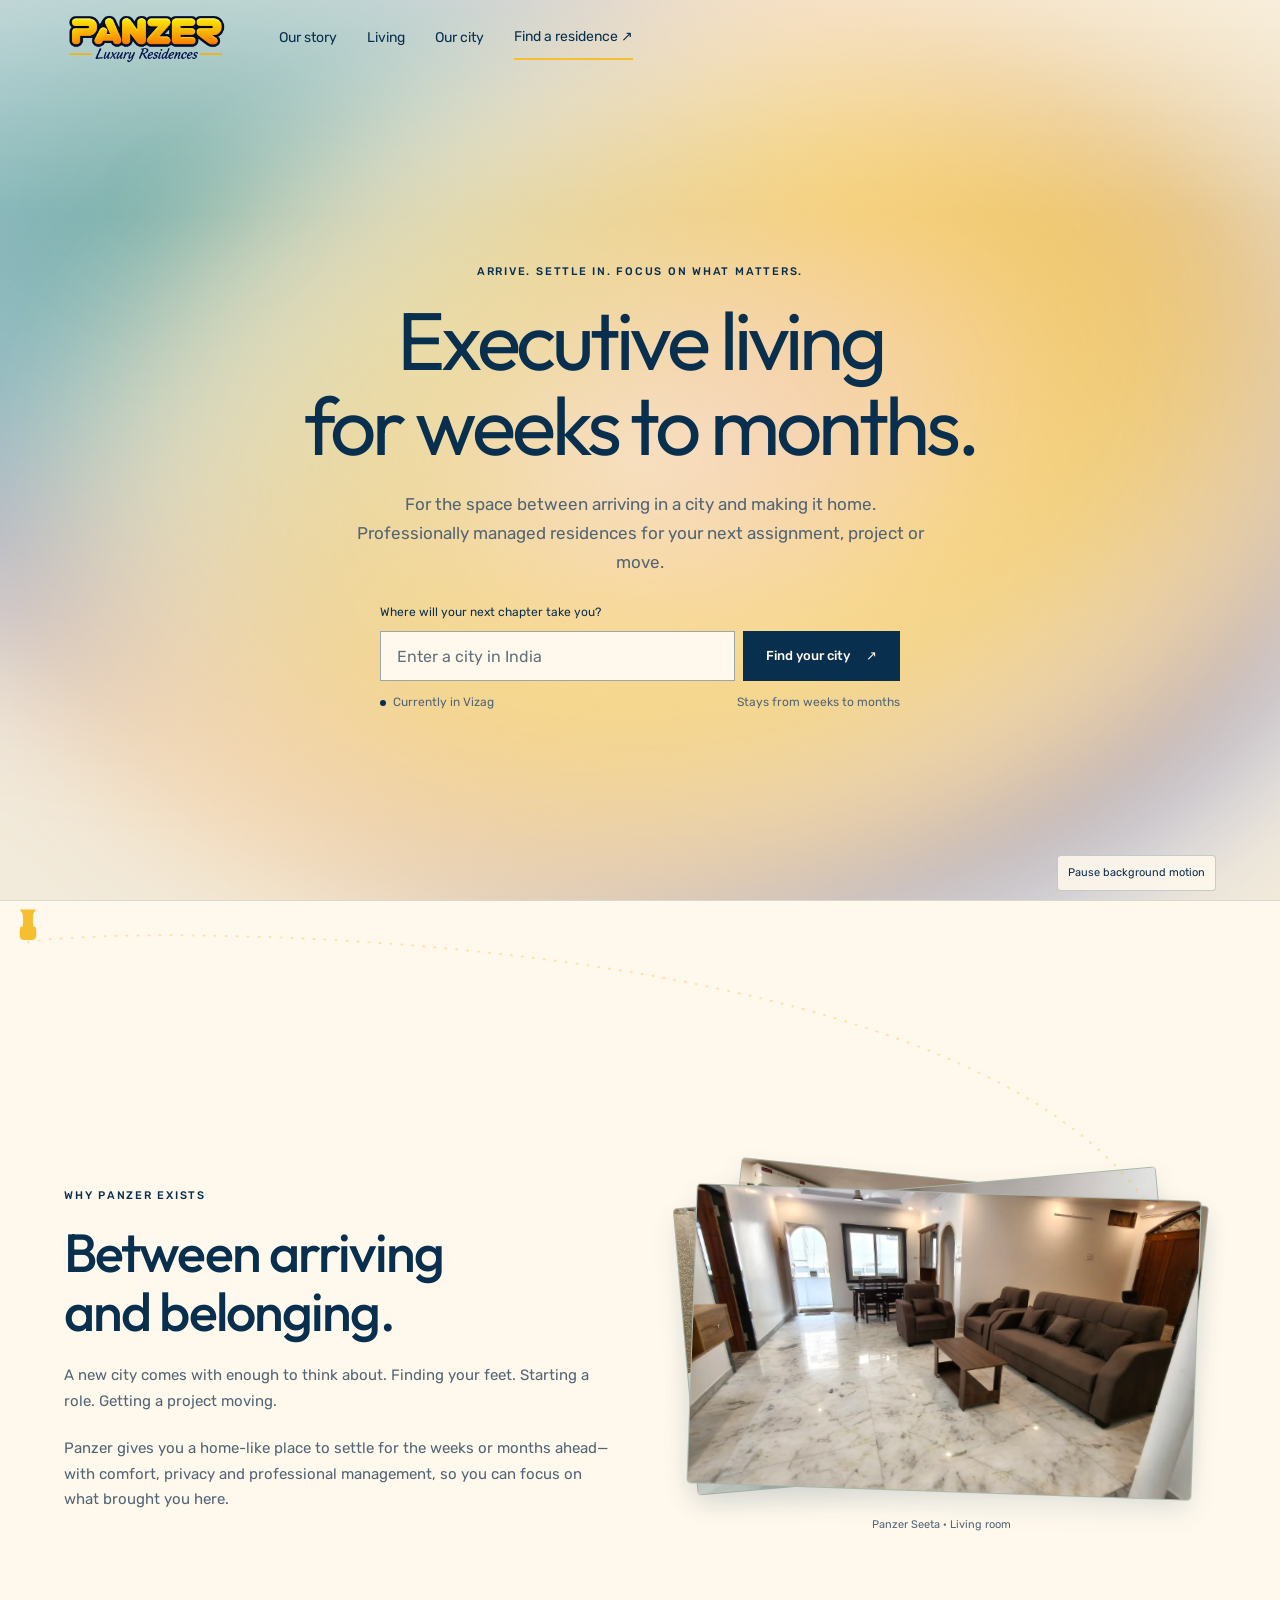
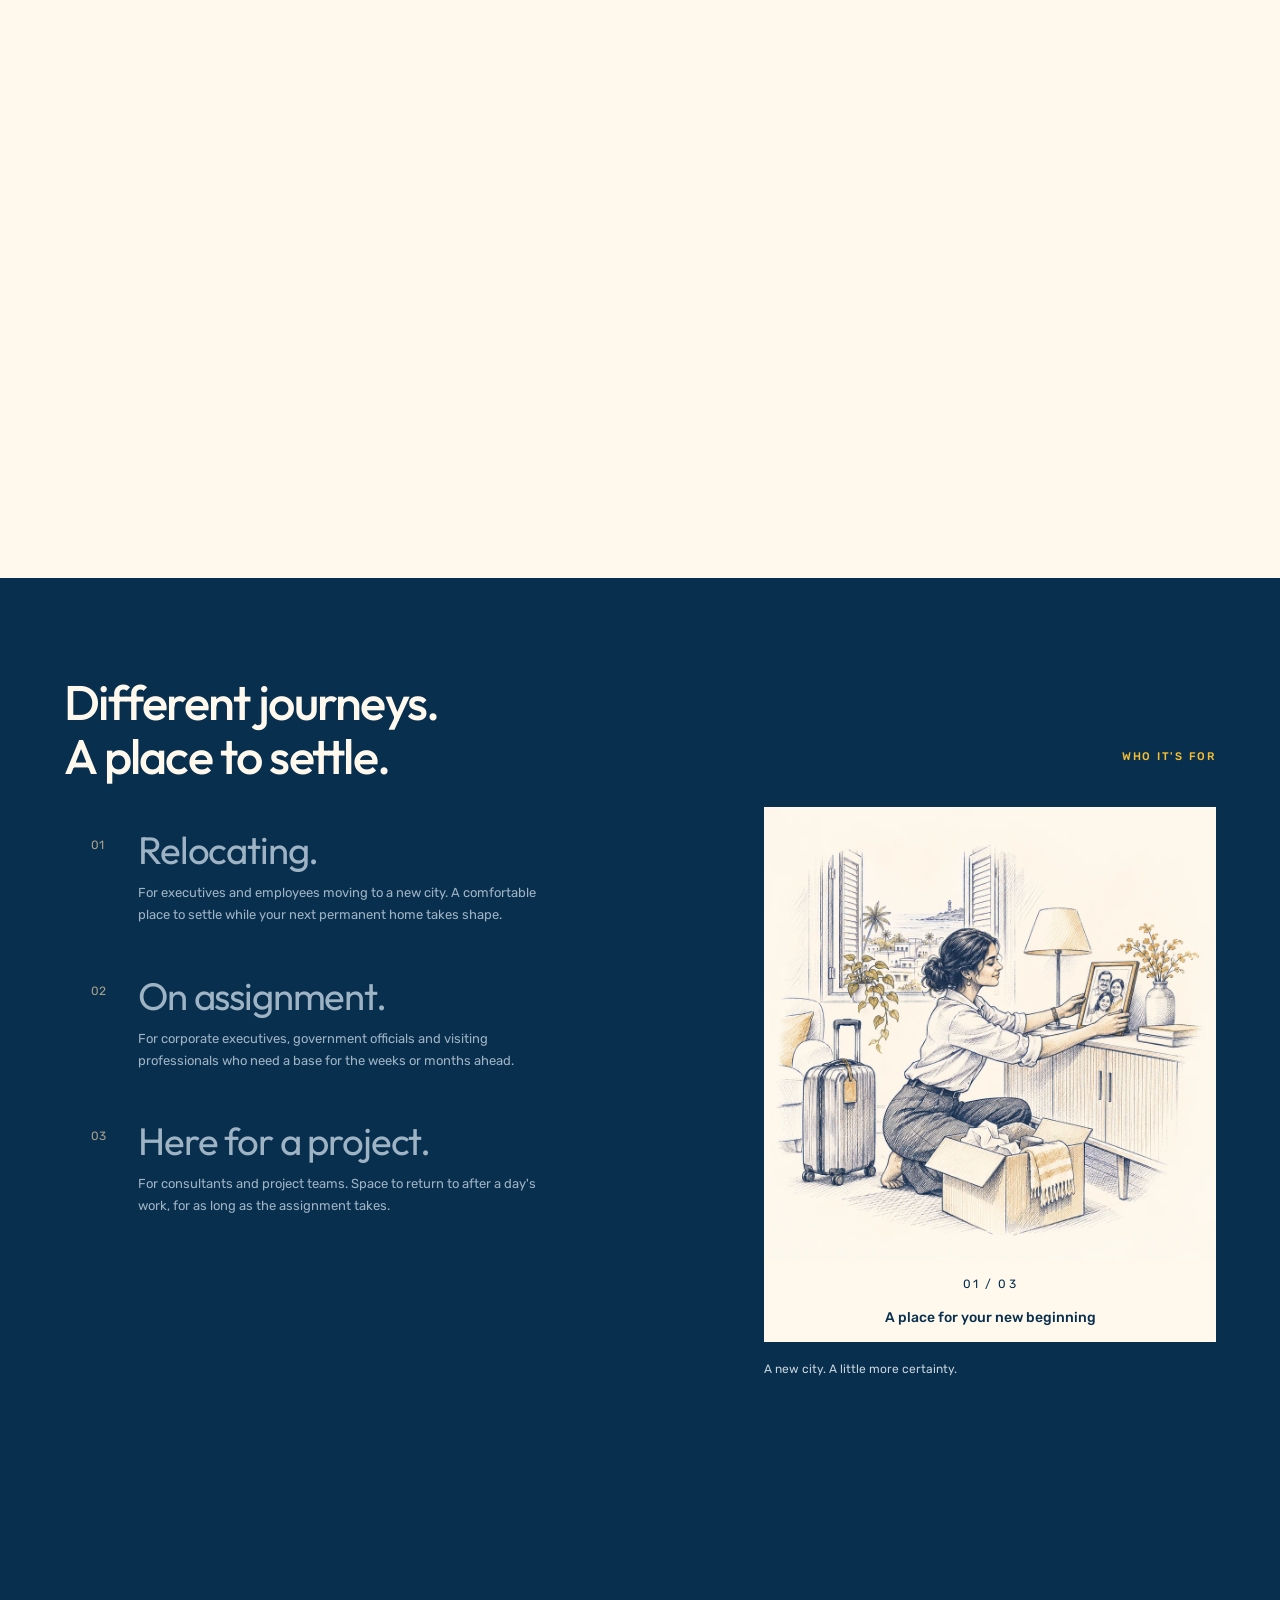
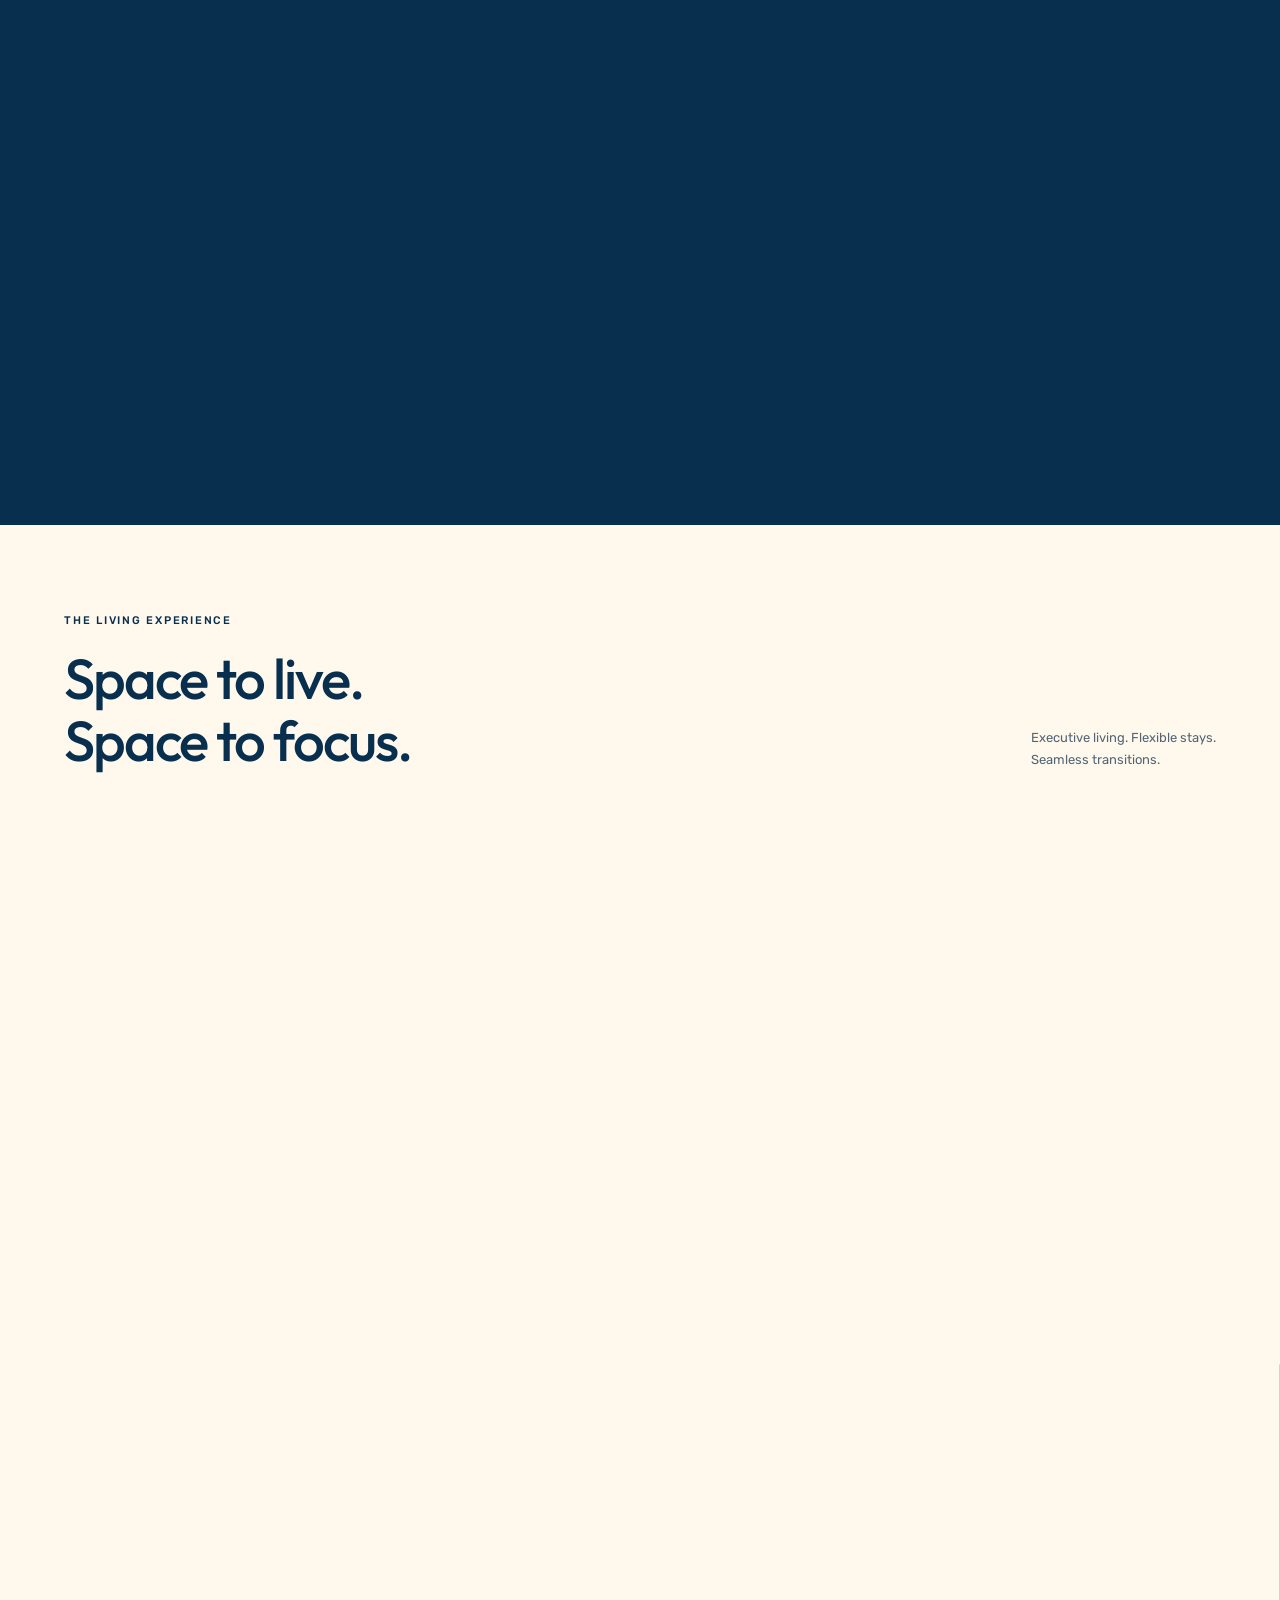
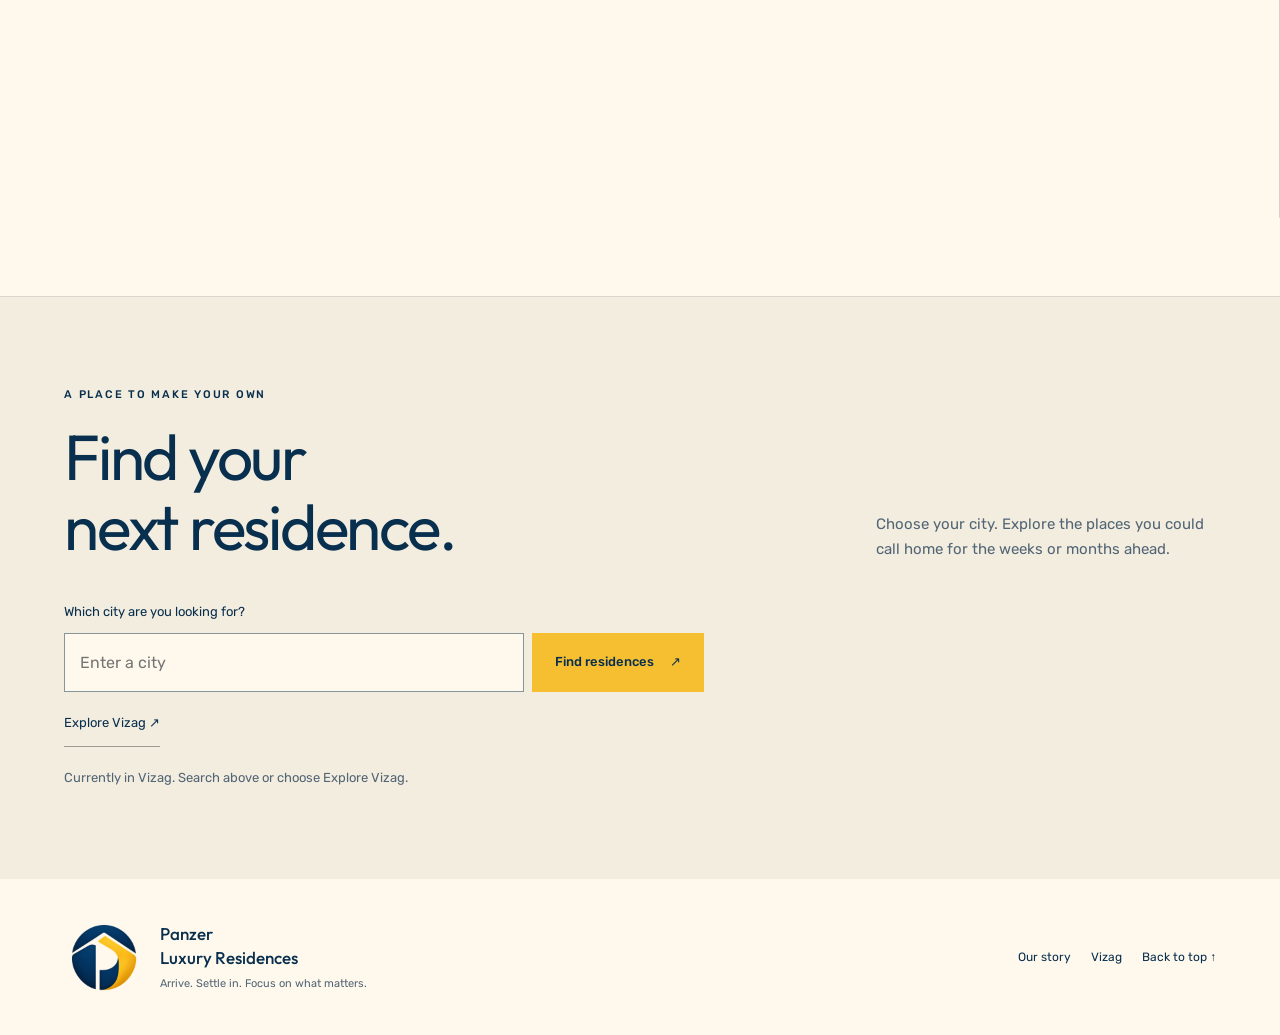
==== commit db677696: "Place the companion reveal inside the navy living panel" ====
--- a/index.html
+++ b/index.html
@@ -3,7 +3,7 @@
 <script type="module" src="/assets/hero-motion.mjs?v=coast-36b36eb"></script>
 <script type="module" src="/assets/city-search.mjs?v=india"></script>
 <script type="module" src="/assets/story-stack.mjs?v=residence-photos-1"></script>
-<script type="module" src="/assets/desktop-journey.mjs?v=living-amenities-1"></script>
+<script type="module" src="/assets/desktop-journey.mjs?v=companion-reveal-1"></script>
 <style>
 #panzer-home{--pz-navy:#092F4E;--pz-gold:#F6BF32;--pz-paper:#FFF9ED;--pz-line:#d9d7ce;--pz-soft:#eee9dd;--pz-muted:#526575;background:var(--pz-paper);color:var(--pz-navy);font-family:'Rubik',sans-serif;font-size:15px;line-height:1.7;container-type:inline-size;color-scheme:light;overflow-wrap:break-word}
 #panzer-home *{box-sizing:border-box}
@@ -232,7 +232,7 @@
 #pz-city-options li:hover,#pz-city-options [aria-selected=true]{background:#f7e8c3}
 </style>
 <link rel="stylesheet" href="/assets/story-stack.css?v=residence-photos-1">
-<link rel="stylesheet" href="/assets/desktop-journey.css?v=living-amenities-1">
+<link rel="stylesheet" href="/assets/desktop-journey.css?v=companion-reveal-1">
 <div id="panzer-home">
   <header class="pz-head pz-wrap" id="pz-top">
     <a href="/" aria-label="Panzer Luxury Residences home"><img class="pz-main-logo" src="/assets/panzer-main-logo-transparent.png" alt="PANZER Luxury Residences"></a>
@@ -284,7 +284,12 @@
           <li style="--pz-order:4"><svg aria-hidden="true" focusable="false"><use href="/assets/living-amenities.svg#laundry"/></svg><span>Laundry</span></li>
           <li style="--pz-order:5"><svg aria-hidden="true" focusable="false"><use href="/assets/living-amenities.svg#assistance"/></svg><span>Onsite assistance</span></li>
         </ul></div>
-      <div class="pz-panel pz-reverse"><div class="pz-photo"><span class="pz-photo-label"><b>The details of daily living</b>Actual shared-space or residence-detail photograph<i>Photo placement · original to be supplied</i></span></div><div class="pz-panel-copy"><span class="pz-eyebrow">Focus on what matters</span><h3>A stay with<br>people behind it.</h3><p>Professionally managed residences that make the transition into a new city feel more settled, whether you're here for a project, an assignment or a move.</p></div></div>
+      <div class="pz-panel pz-reverse">
+        <div class="pz-brand-lockup">
+          <div class="pz-brand-symbol"><img src="/assets/panzer-companion.png" width="240" height="240" alt=""></div>
+          <div class="pz-brand-words"><div class="pz-brand-name">Panzer<br>Luxury Residences</div><p class="pz-brand-tagline">Arrive. Settle in. Focus on what matters.</p></div>
+        </div>
+        <div class="pz-panel-copy"><span class="pz-eyebrow">Focus on what matters</span><h3>A stay with<br>people behind it.</h3><p>Professionally managed residences that make the transition into a new city feel more settled, whether you're here for a project, an assignment or a move.</p></div></div>
     </section>
     <section class="pz-discovery pz-wrap" id="pz-residences" aria-labelledby="pz-discovery-title"><div class="pz-discovery-head"><div><span class="pz-eyebrow">A place to make your own</span><h2 id="pz-discovery-title">Find your<br>next residence.</h2></div><p>Choose your city. Explore the places you could call home for the weeks or months ahead.</p></div><form id="pz-property-search" novalidate><label for="pz-property-city">Which city are you looking for?</label><div class="pz-search-row"><input id="pz-property-city" placeholder="Enter a city" maxlength="80" aria-describedby="pz-property-status" autocomplete="off"><button class="pz-button pz-gold" type="submit">Find residences <span aria-hidden="true">↗</span></button></div><button class="pz-city-chip" type="button">Explore Vizag <span aria-hidden="true">↗</span></button></form><p id="pz-property-status" role="status">Currently in Vizag. Search above or choose Explore Vizag.</p><div id="pz-properties" hidden><div class="pz-results-heading"><h3>Residences in Vizag</h3><a href="/prototypes/city.html">Explore the city →</a></div><p class="pz-demo-note">Layout preview · three illustrative cards, not confirmed property inventory.</p><div class="pz-property-grid"><a class="pz-property" href="/prototypes/residency.html" aria-label="Preview illustrative Residency A"><div class="pz-property-art art-a"><span>Illustrative property · A</span><svg viewBox="0 0 400 250" aria-hidden="true"><path d="M0 230H400M65 230V80L210 35V230M210 95L330 125V230"/><path d="M90 105L185 76M90 137L185 114M90 171L185 152M90 205L185 190M235 130L305 147M235 164L305 176M235 198L305 205"/></svg></div><div class="pz-property-copy"><span class="pz-eyebrow">Vizag · Example A</span><h3>Residency A<span aria-hidden="true">↗</span></h3><p>MVP · illustrative locality</p><span class="pz-property-link">Preview residence</span></div></a><a class="pz-property" href="/prototypes/residency-b.html" aria-label="Preview illustrative Residency B"><div class="pz-property-art art-b"><span>Illustrative property · B</span><svg viewBox="0 0 400 250" aria-hidden="true"><path d="M0 230H400M65 230V80L210 35V230M210 95L330 125V230"/><path d="M90 105L185 76M90 137L185 114M90 171L185 152M90 205L185 190M235 130L305 147M235 164L305 176M235 198L305 205"/></svg></div><div class="pz-property-copy"><span class="pz-eyebrow">Vizag · Example B</span><h3>Residency B<span aria-hidden="true">↗</span></h3><p>Seethammadhara · illustrative locality</p><span class="pz-property-link">Preview residence</span></div></a><a class="pz-property" href="/prototypes/residency-c.html" aria-label="Preview illustrative Residency C"><div class="pz-property-art art-c"><span>Illustrative property · C</span><svg viewBox="0 0 400 250" aria-hidden="true"><path d="M0 230H400M65 230V80L210 35V230M210 95L330 125V230"/><path d="M90 105L185 76M90 137L185 114M90 171L185 152M90 205L185 190M235 130L305 147M235 164L305 176M235 198L305 205"/></svg></div><div class="pz-property-copy"><span class="pz-eyebrow">Vizag · Example C</span><h3>Residency C<span aria-hidden="true">↗</span></h3><p>Locality to be confirmed</p><span class="pz-property-link">Preview residence</span></div></a></div></div></section>
   </main>
--- a/assets/desktop-journey.css
+++ b/assets/desktop-journey.css
@@ -78,3 +78,64 @@
     transition:opacity .3s ease,transform .34s ease-out;transition-delay:calc(var(--pz-order) * 95ms);
   }
 }
+
+#panzer-home .pz-living .pz-panel::before {border-radius:clamp(12px,1.15cqw,20px)}
+#panzer-home .pz-living .pz-reverse:has(.pz-brand-lockup) {
+  overflow:clip;
+  padding-inline:calc(19% + clamp(28px,4.5cqw,80px)) clamp(28px,4.5cqw,80px);
+  grid-template-columns:minmax(0,1.4fr) minmax(0,.85fr);
+  gap:clamp(24px,4cqw,76px);
+}
+#panzer-home .pz-reverse:has(.pz-brand-lockup) .pz-panel-copy {
+  justify-self:end;align-items:flex-end;text-align:right;margin:0;width:100%;
+}
+#panzer-home .pz-brand-lockup {
+  container-type:inline-size;display:grid;grid-template-columns:24% minmax(0,1fr);
+  align-items:center;gap:6%;width:min(100%,440px);justify-self:center;color:var(--pz-paper);
+}
+#panzer-home .pz-brand-symbol {
+  position:relative;aspect-ratio:1;border-radius:50%;overflow:hidden;
+  background:var(--pz-paper);border:1px solid var(--pz-paper);
+}
+#panzer-home .pz-brand-symbol img {
+  position:absolute;width:122%;height:122%;max-width:none;left:-11%;top:-11%;display:block;
+}
+#panzer-home .pz-brand-name {
+  font:500 clamp(18px,6.4cqw,29px)/1.22 Outfit,Arial,sans-serif;letter-spacing:-.025em;
+}
+#panzer-home .pz-brand-tagline {
+  margin:9px 0 0;font-size:clamp(12px,3.5cqw,15px);line-height:1.45;color:#e2e7e7;
+}
+#panzer-home.pz-desktop-motion .pz-brand-lockup {opacity:clamp(0,calc((var(--pz-navy-progress,1) - .94) * 17),1)}
+@container(max-width:900px) {
+  #panzer-home .pz-living .pz-reverse:has(.pz-brand-lockup) {
+    grid-template-columns:1fr;gap:42px;padding:46px 5cqw 34px calc(19% + 5cqw);
+  }
+  #panzer-home .pz-reverse:has(.pz-brand-lockup) .pz-panel-copy {padding:0;max-width:410px}
+}
+@container(max-width:700px) {
+  #panzer-home .pz-living .pz-reverse:has(.pz-brand-lockup) {padding-inline:calc(12% + 5cqw) 5cqw}
+}
+@media(prefers-reduced-motion:no-preference) {
+  #panzer-home:not(.pz-desktop-motion) .pz-brand-pending {--pz-brand-lead:.36s}
+  #panzer-home:not(.pz-desktop-motion) .pz-brand-pending:not(.pz-brand-revealed)::before {transform:translateX(100%)}
+  #panzer-home:not(.pz-desktop-motion) .pz-brand-revealed::before {animation:pz-brand-panel .36s ease-out backwards}
+  #panzer-home:not(.pz-desktop-motion) .pz-brand-pending:not(.pz-brand-revealed) .pz-panel-copy {opacity:0}
+  #panzer-home:not(.pz-desktop-motion) .pz-brand-revealed .pz-panel-copy {animation:pz-brand-tagline .32s ease .18s backwards}
+  #panzer-home .pz-brand-pending:not(.pz-brand-revealed) .pz-brand-lockup > * {opacity:0}
+  #panzer-home .pz-brand-revealed .pz-brand-symbol {
+    animation:pz-brand-arrival 1.05s cubic-bezier(.22,.61,.36,1) calc(var(--pz-brand-lead,0s) + .1s) backwards;
+  }
+  #panzer-home .pz-brand-revealed .pz-brand-name {
+    animation:pz-brand-lettering .58s cubic-bezier(.22,.61,.36,1) calc(var(--pz-brand-lead,0s) + .53s) backwards;
+  }
+  #panzer-home .pz-brand-revealed .pz-brand-tagline {animation:pz-brand-tagline .4s ease calc(var(--pz-brand-lead,0s) + 1s) backwards}
+  @keyframes pz-brand-panel {from{transform:translateX(100%)}to{transform:translateX(0)}}
+  @keyframes pz-brand-arrival {
+    0%{opacity:0;transform:translateX(calc(50cqw - 50%))}
+    32%{opacity:1;transform:translateX(calc(50cqw - 50%))}
+    100%{opacity:1;transform:translateX(0)}
+  }
+  @keyframes pz-brand-lettering {from{clip-path:inset(0 100% 0 0)}to{clip-path:inset(0)}}
+  @keyframes pz-brand-tagline {from{opacity:0}to{opacity:1}}
+}
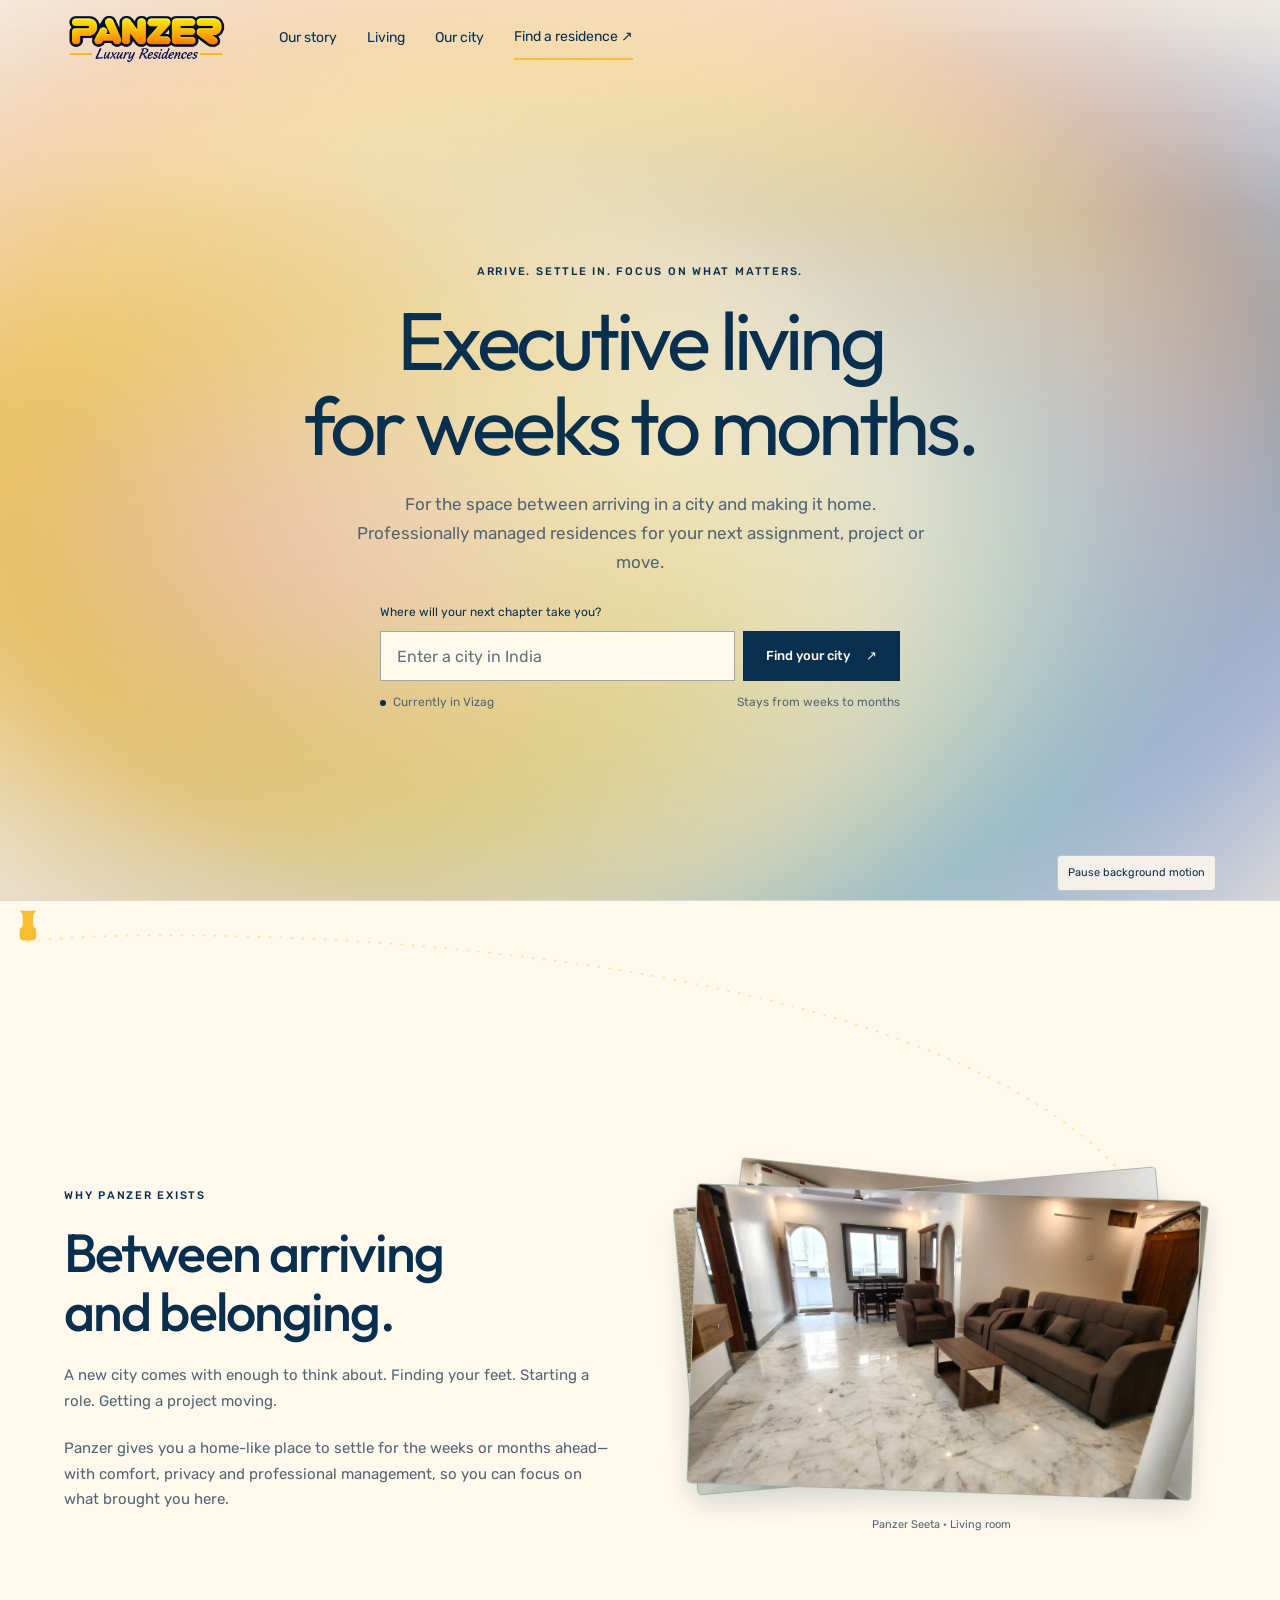
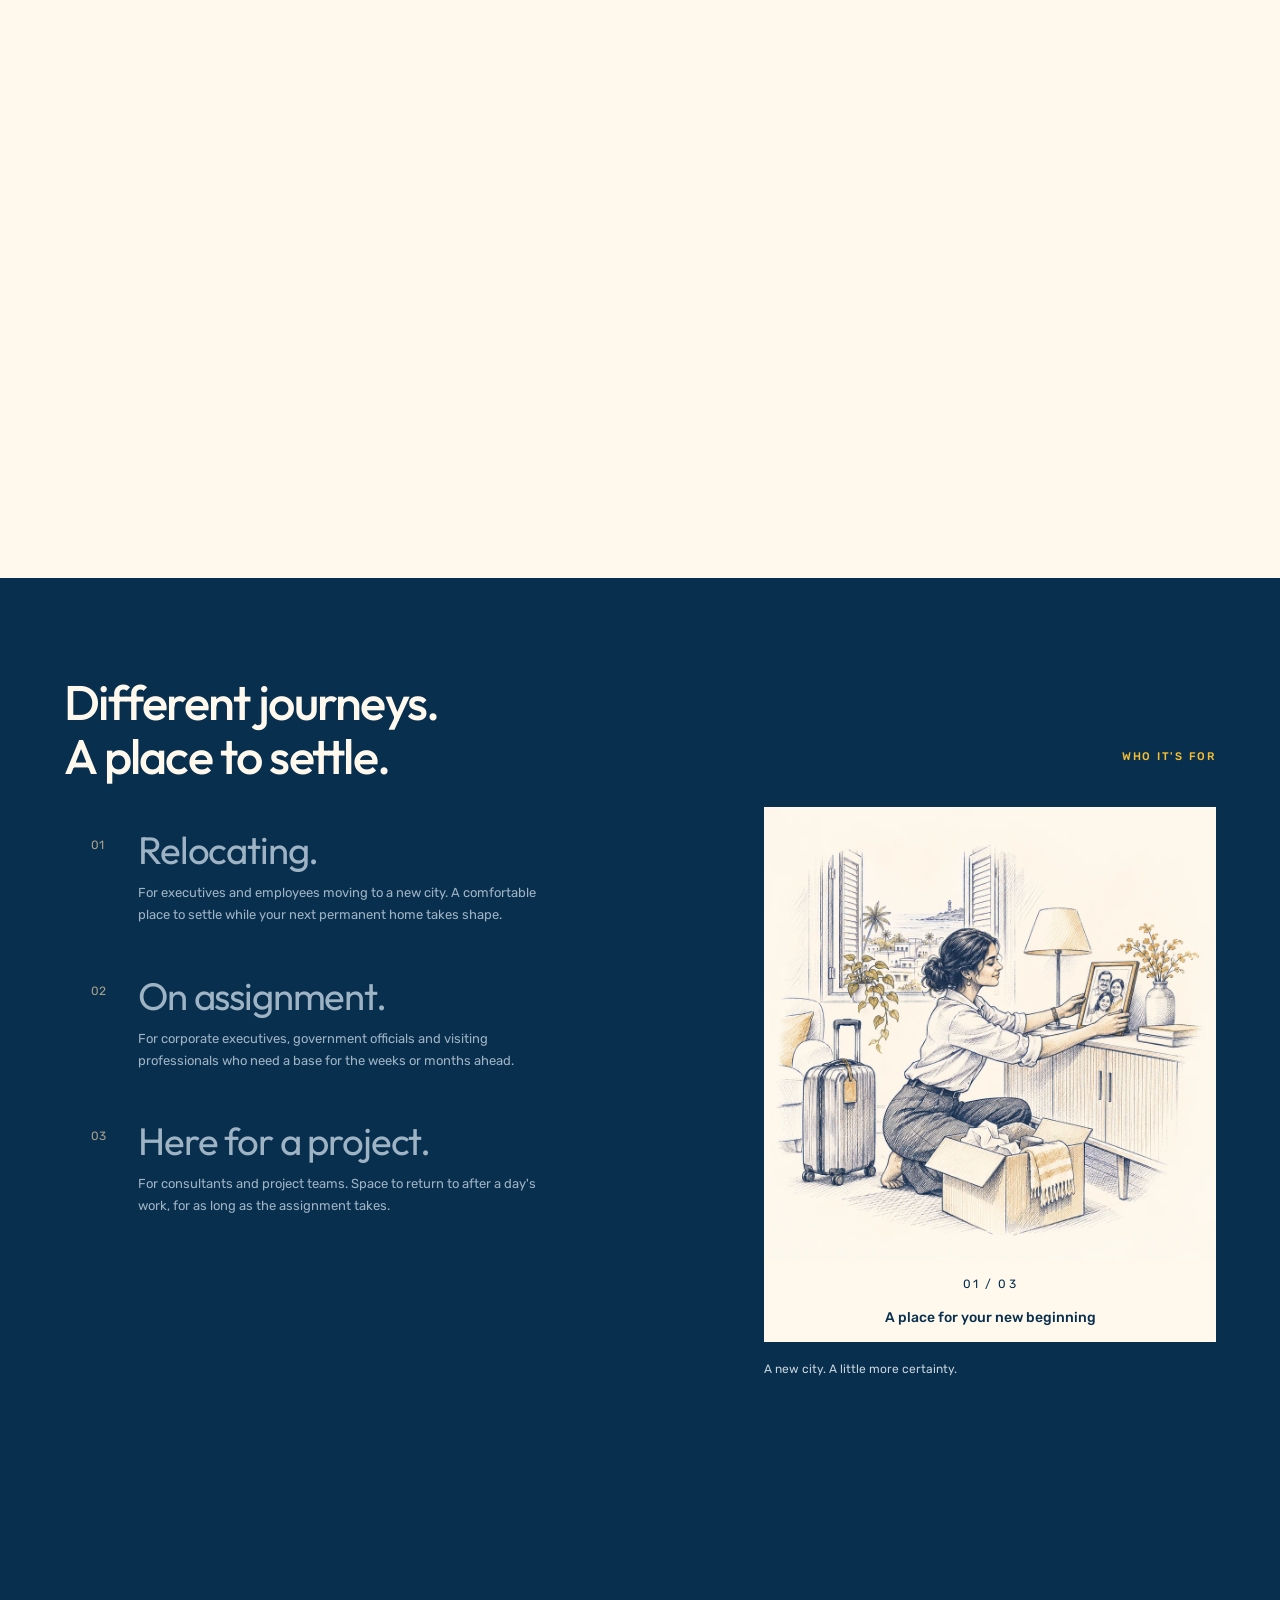
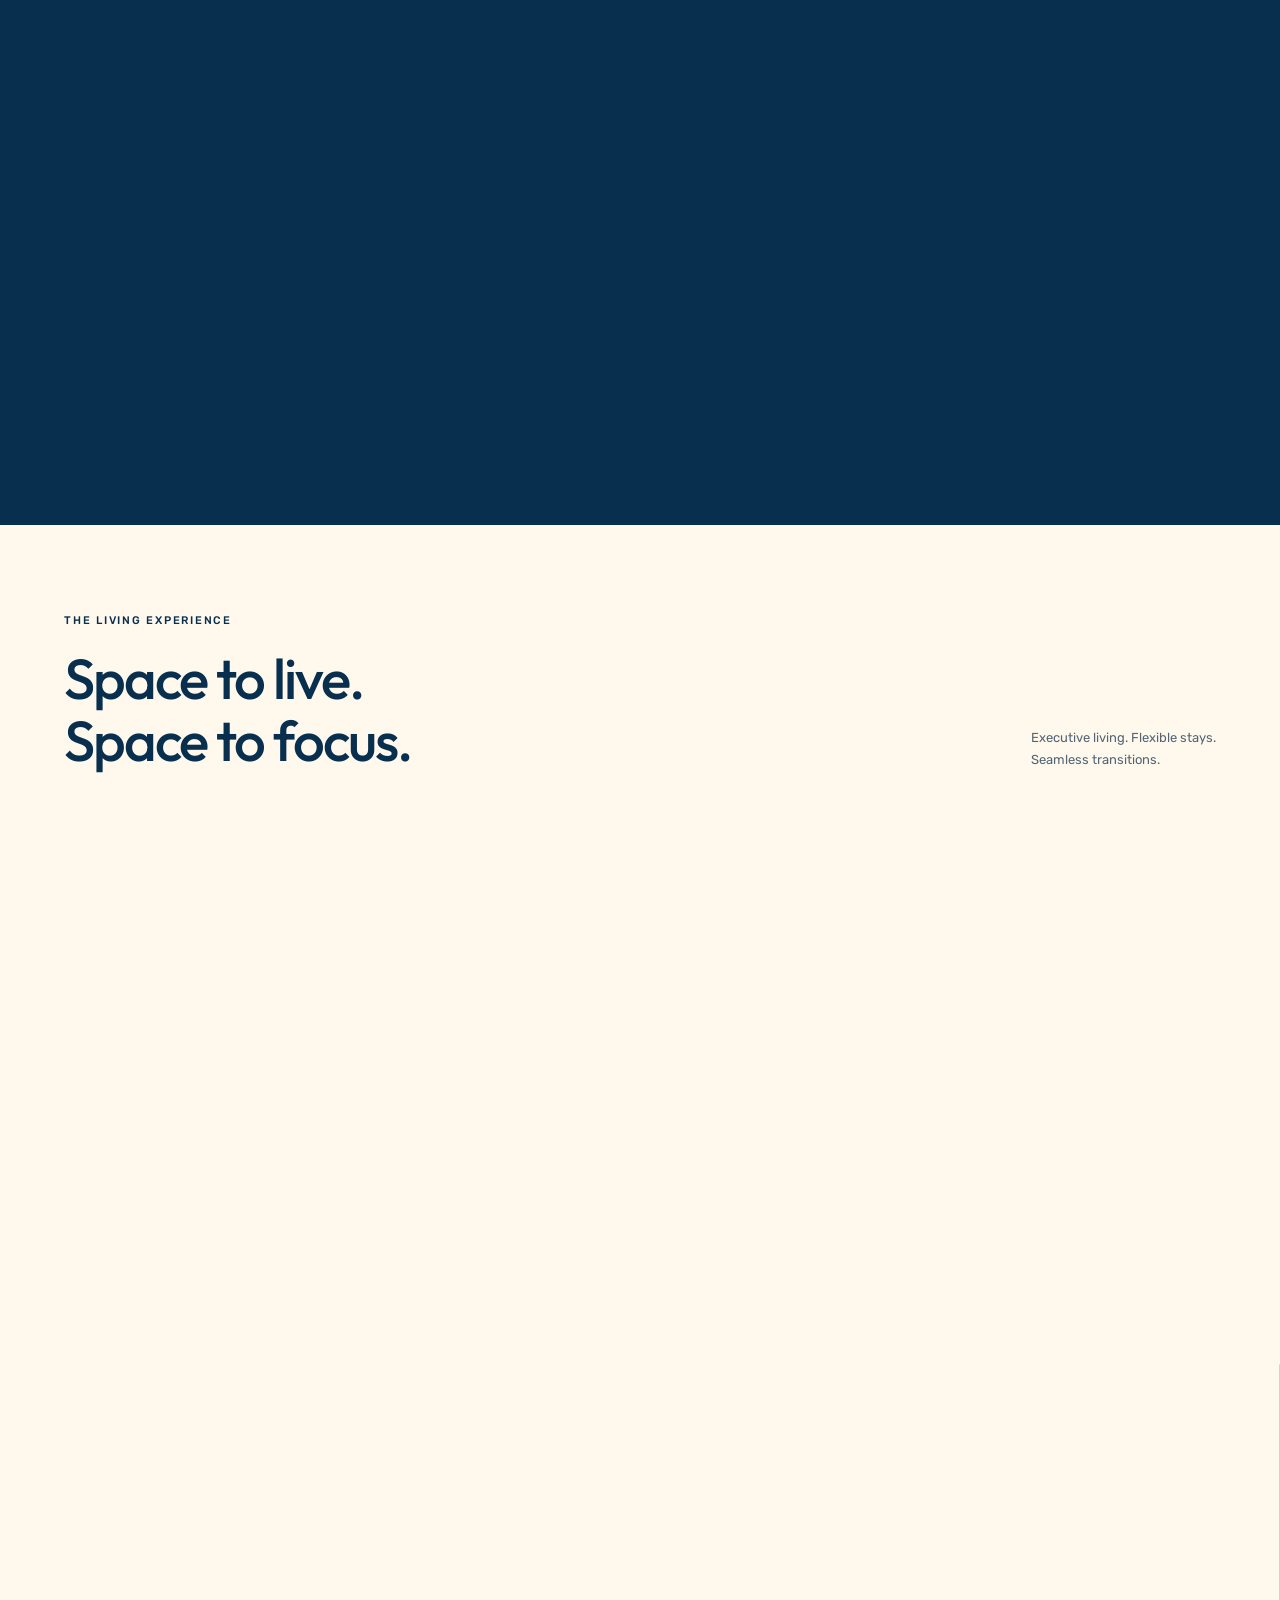
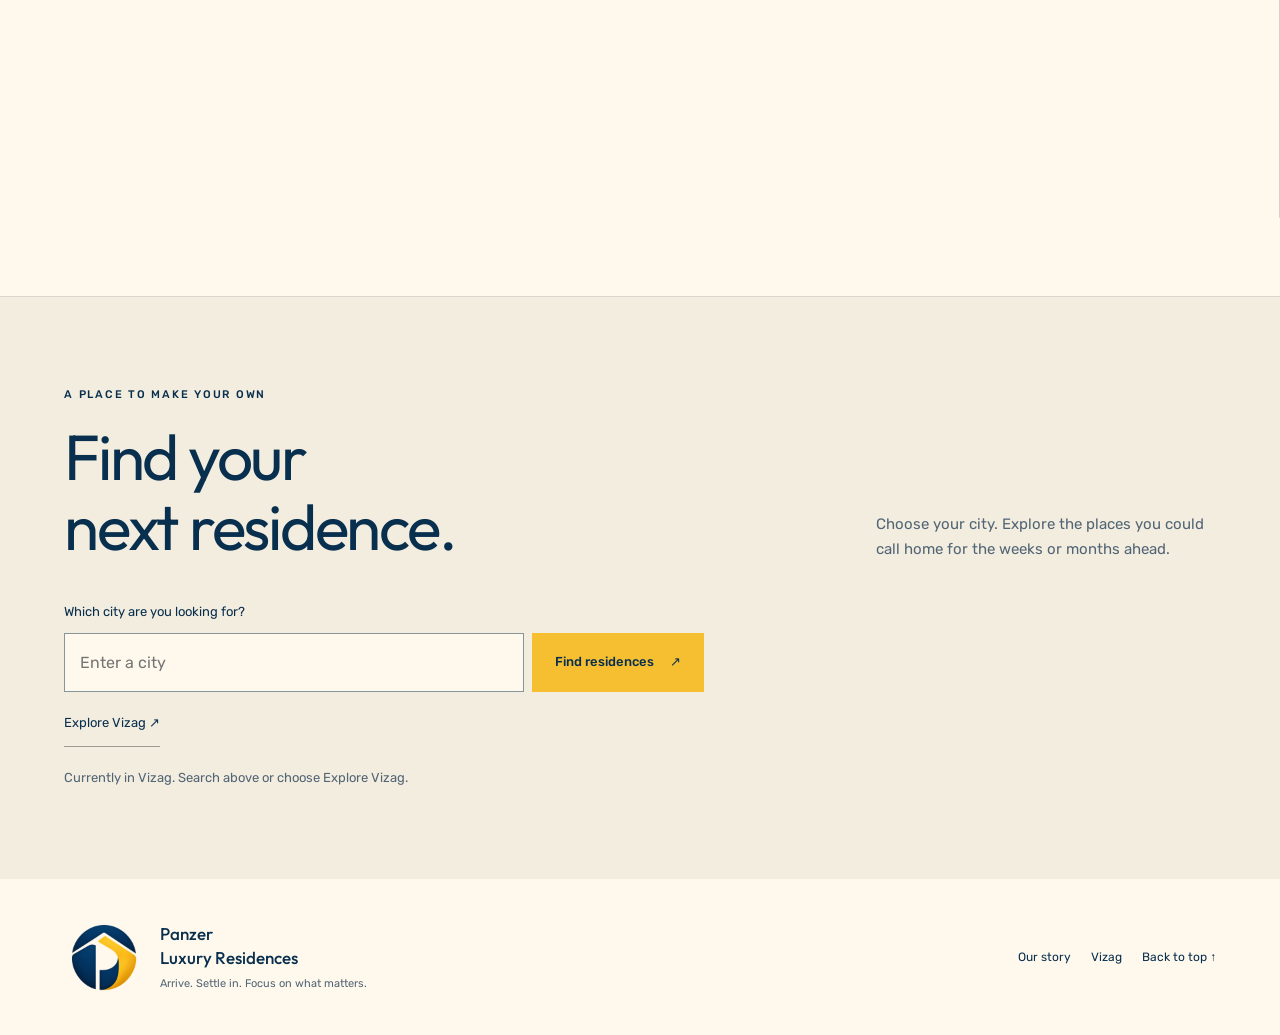
==== commit 5bc43265: "Refresh the living panel styles on the homepage" ====
--- a/index.html
+++ b/index.html
@@ -232,7 +232,7 @@
 #pz-city-options li:hover,#pz-city-options [aria-selected=true]{background:#f7e8c3}
 </style>
 <link rel="stylesheet" href="/assets/story-stack.css?v=residence-photos-1">
-<link rel="stylesheet" href="/assets/desktop-journey.css?v=companion-reveal-1">
+<link rel="stylesheet" href="/assets/desktop-journey.css?v=companion-glow-1">
 <div id="panzer-home">
   <header class="pz-head pz-wrap" id="pz-top">
     <a href="/" aria-label="Panzer Luxury Residences home"><img class="pz-main-logo" src="/assets/panzer-main-logo-transparent.png" alt="PANZER Luxury Residences"></a>
--- a/assets/desktop-journey.css
+++ b/assets/desktop-journey.css
@@ -79,10 +79,12 @@
   }
 }
 
-#panzer-home .pz-living .pz-panel::before {border-radius:clamp(12px,1.15cqw,20px)}
+#panzer-home .pz-living {--pz-panel-radius:clamp(12px,1.15cqw,20px)}
+#panzer-home .pz-living .pz-panel::before {border-radius:0 var(--pz-panel-radius) var(--pz-panel-radius) 0}
+#panzer-home .pz-living .pz-reverse::before {border-radius:var(--pz-panel-radius) 0 0 var(--pz-panel-radius)}
 #panzer-home .pz-living .pz-reverse:has(.pz-brand-lockup) {
   overflow:clip;
-  padding-inline:calc(19% + clamp(28px,4.5cqw,80px)) clamp(28px,4.5cqw,80px);
+  padding-inline:calc(19% + clamp(24px,3cqw,48px)) clamp(28px,4.5cqw,80px);
   grid-template-columns:minmax(0,1.4fr) minmax(0,.85fr);
   gap:clamp(24px,4cqw,76px);
 }
@@ -90,12 +92,15 @@
   justify-self:end;align-items:flex-end;text-align:right;margin:0;width:100%;
 }
 #panzer-home .pz-brand-lockup {
-  container-type:inline-size;display:grid;grid-template-columns:24% minmax(0,1fr);
-  align-items:center;gap:6%;width:min(100%,440px);justify-self:center;color:var(--pz-paper);
+  container-type:inline-size;display:grid;grid-template-columns:28% minmax(0,1fr);
+  align-items:center;gap:6%;width:min(100%,490px);justify-self:start;color:var(--pz-paper);
 }
 #panzer-home .pz-brand-symbol {
   position:relative;aspect-ratio:1;border-radius:50%;overflow:hidden;
   background:var(--pz-paper);border:1px solid var(--pz-paper);
+  --pz-soft-halo:0 0 8px #f6bf322b,0 0 18px #f6bf3217;
+  --pz-lit-halo:0 0 9px #f6bf3296,0 0 25px #f6bf3259,0 0 42px #f6bf322b;
+  box-shadow:var(--pz-soft-halo);
 }
 #panzer-home .pz-brand-symbol img {
   position:absolute;width:122%;height:122%;max-width:none;left:-11%;top:-11%;display:block;
@@ -124,17 +129,17 @@
   #panzer-home:not(.pz-desktop-motion) .pz-brand-revealed .pz-panel-copy {animation:pz-brand-tagline .32s ease .18s backwards}
   #panzer-home .pz-brand-pending:not(.pz-brand-revealed) .pz-brand-lockup > * {opacity:0}
   #panzer-home .pz-brand-revealed .pz-brand-symbol {
-    animation:pz-brand-arrival 1.05s cubic-bezier(.22,.61,.36,1) calc(var(--pz-brand-lead,0s) + .1s) backwards;
+    animation:pz-brand-arrival 1.55s cubic-bezier(.22,.61,.36,1) calc(var(--pz-brand-lead,0s) + .1s) backwards;
   }
   #panzer-home .pz-brand-revealed .pz-brand-name {
-    animation:pz-brand-lettering .58s cubic-bezier(.22,.61,.36,1) calc(var(--pz-brand-lead,0s) + .53s) backwards;
+    animation:pz-brand-lettering .62s cubic-bezier(.22,.61,.36,1) calc(var(--pz-brand-lead,0s) + .98s) backwards;
   }
-  #panzer-home .pz-brand-revealed .pz-brand-tagline {animation:pz-brand-tagline .4s ease calc(var(--pz-brand-lead,0s) + 1s) backwards}
+  #panzer-home .pz-brand-revealed .pz-brand-tagline {animation:pz-brand-tagline .4s ease calc(var(--pz-brand-lead,0s) + 1.55s) backwards}
   @keyframes pz-brand-panel {from{transform:translateX(100%)}to{transform:translateX(0)}}
   @keyframes pz-brand-arrival {
-    0%{opacity:0;transform:translateX(calc(50cqw - 50%))}
-    32%{opacity:1;transform:translateX(calc(50cqw - 50%))}
-    100%{opacity:1;transform:translateX(0)}
+    0%{opacity:0;transform:translateX(calc(50cqw - 50%)) scale(.94);box-shadow:var(--pz-soft-halo)}
+    18%,53%{opacity:1;transform:translateX(calc(50cqw - 50%)) scale(1);box-shadow:var(--pz-lit-halo)}
+    100%{opacity:1;transform:translateX(0);box-shadow:var(--pz-soft-halo)}
   }
   @keyframes pz-brand-lettering {from{clip-path:inset(0 100% 0 0)}to{clip-path:inset(0)}}
   @keyframes pz-brand-tagline {from{opacity:0}to{opacity:1}}
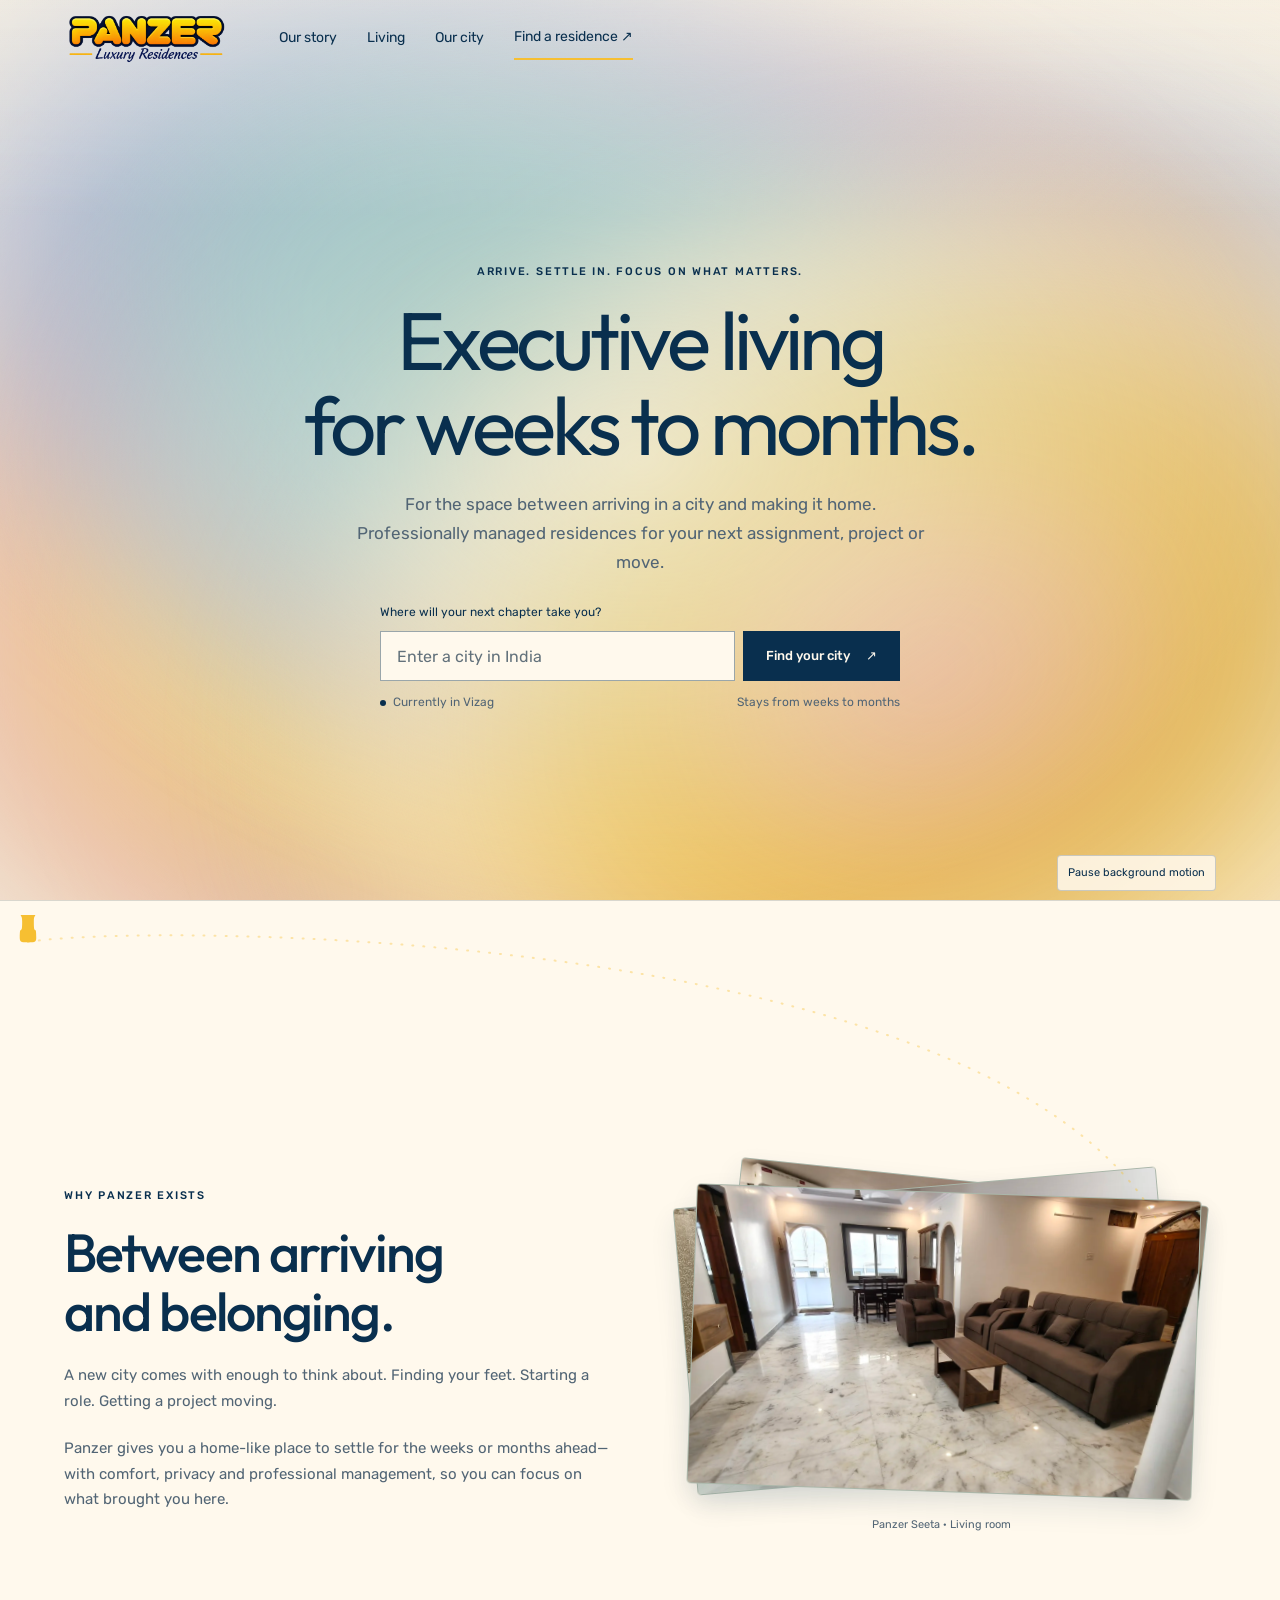
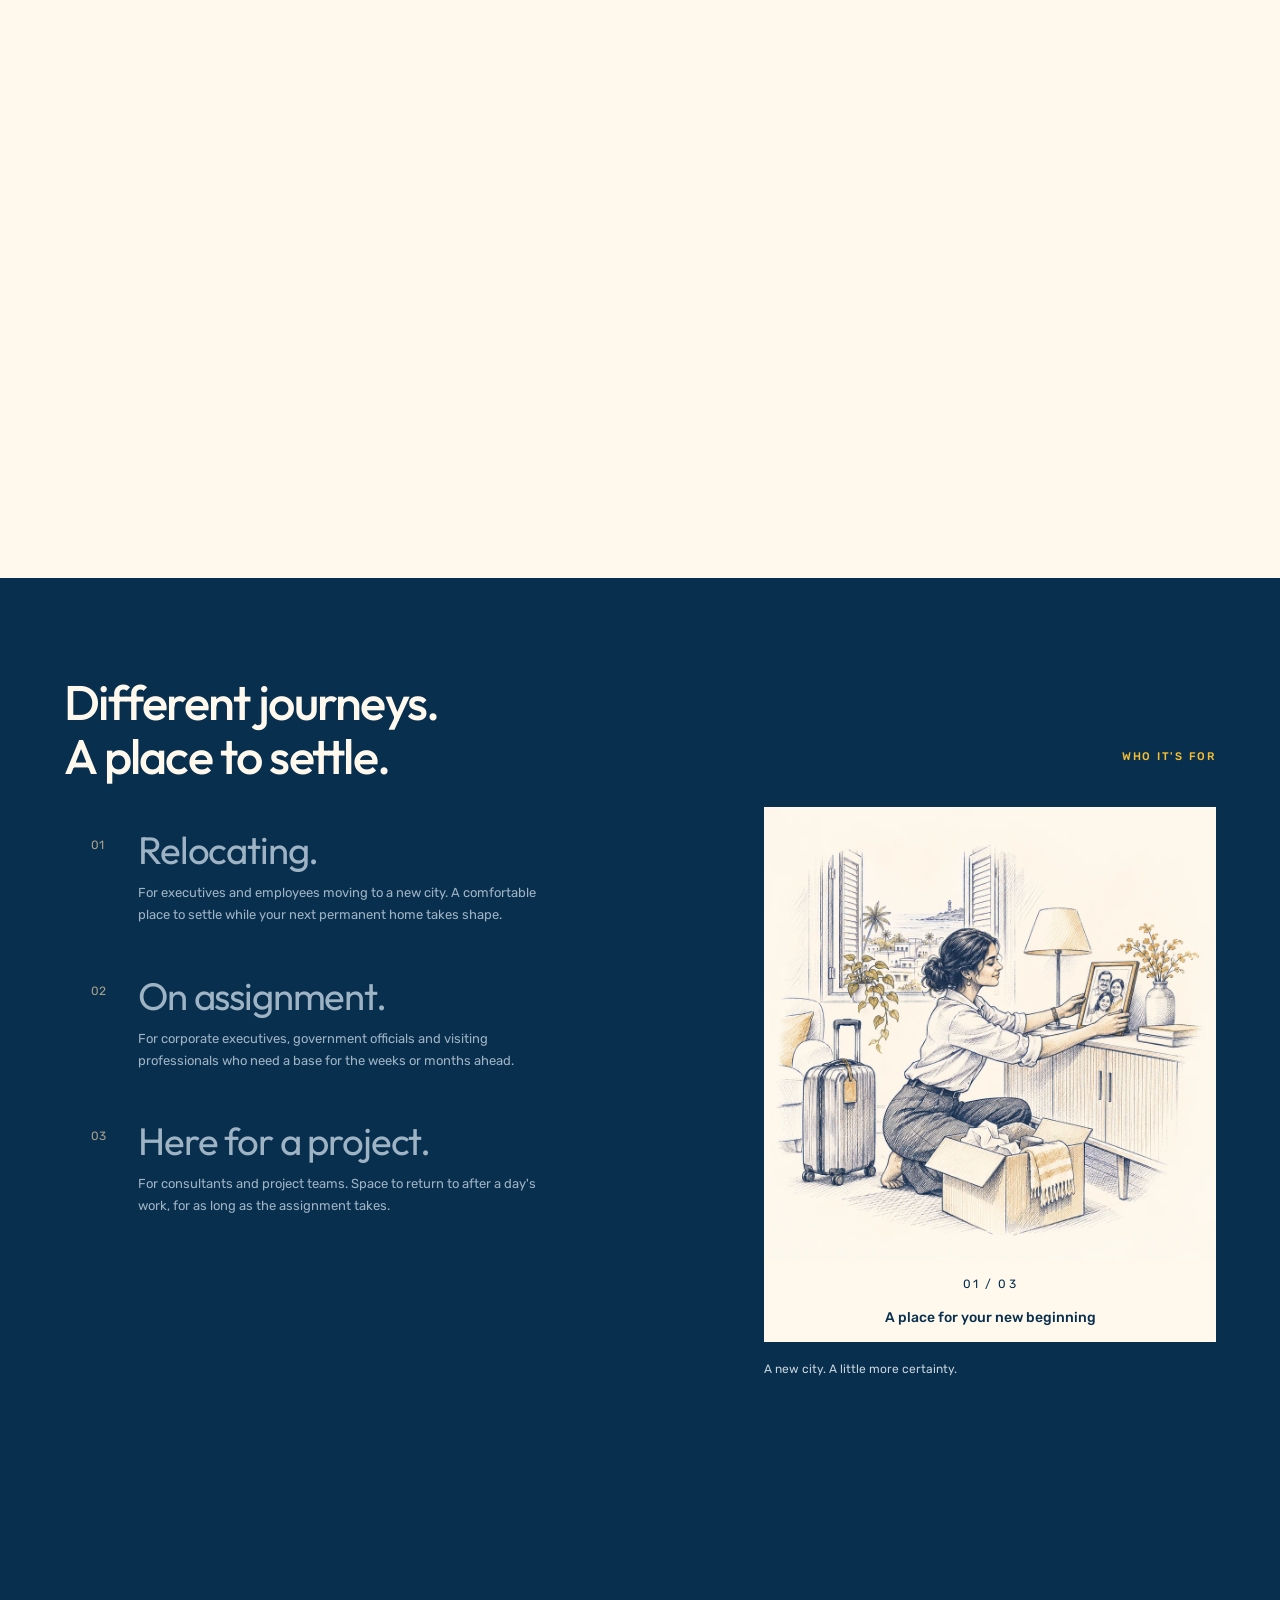
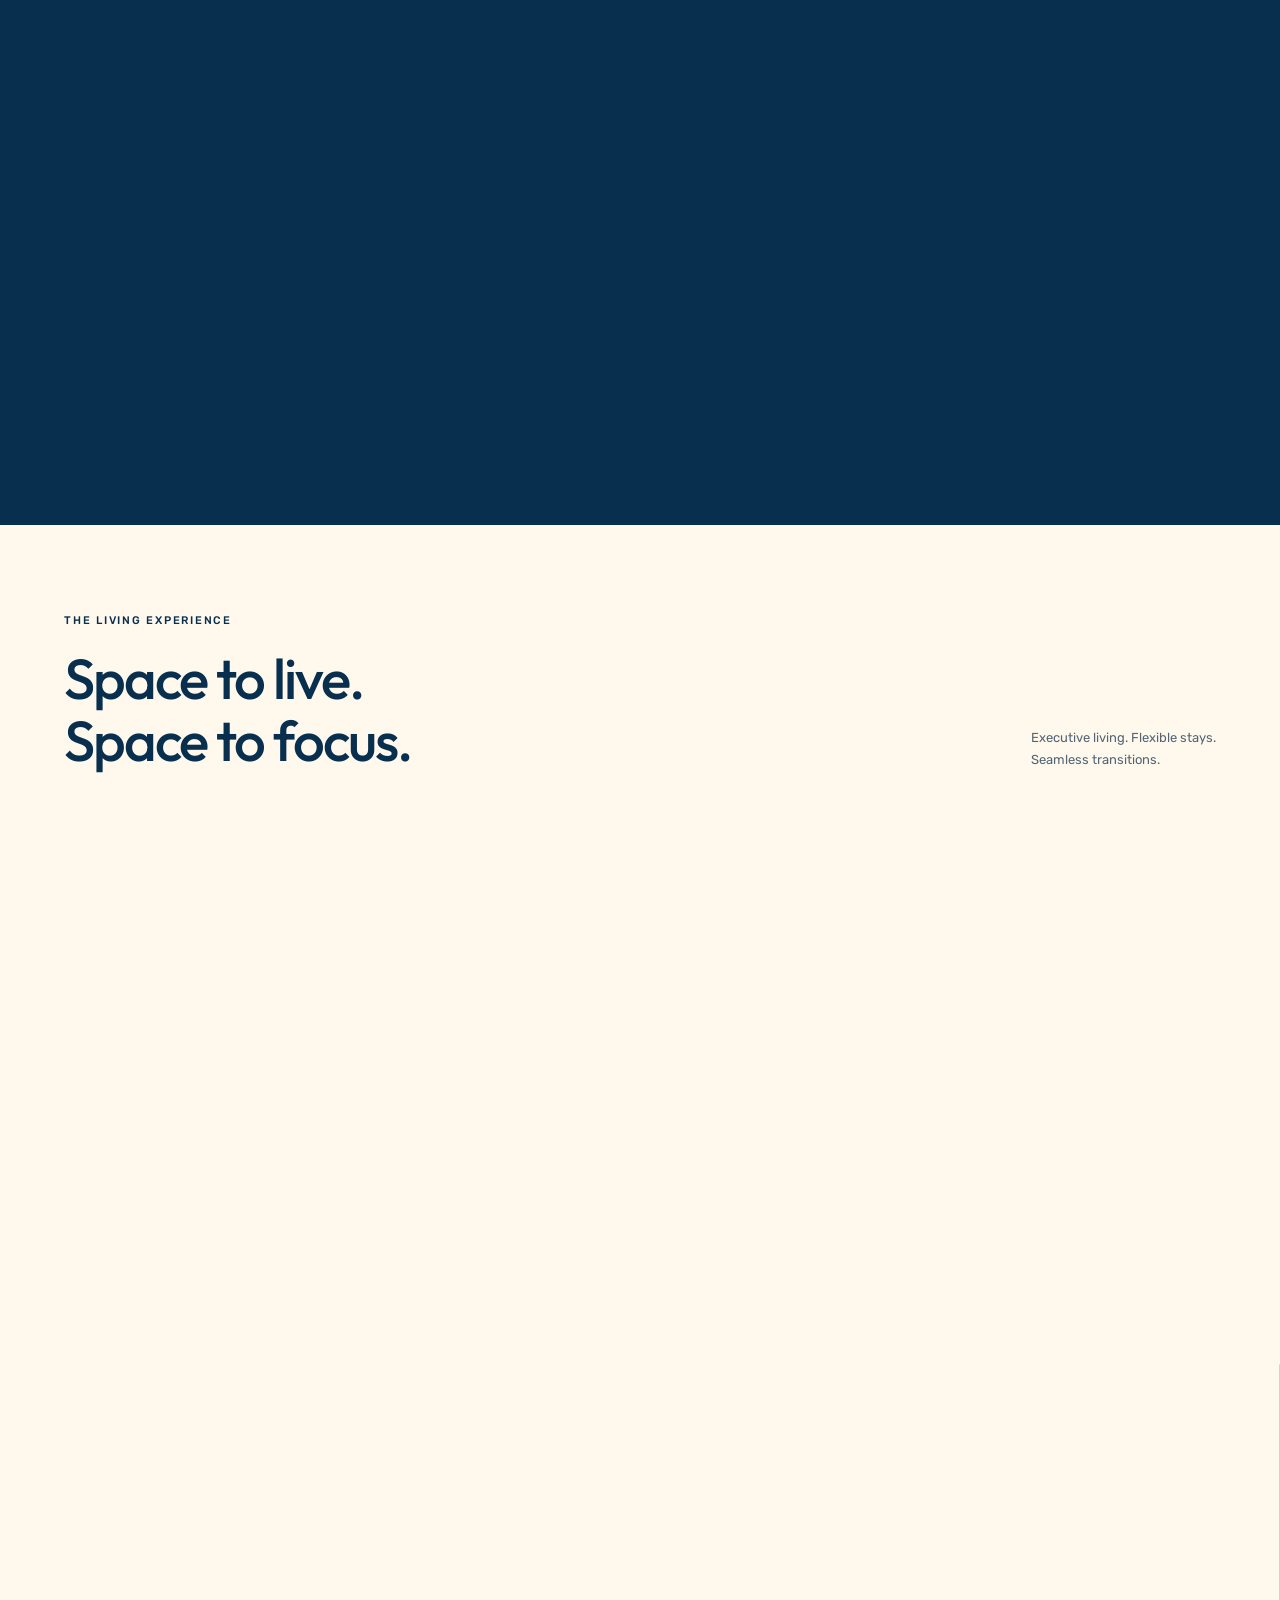
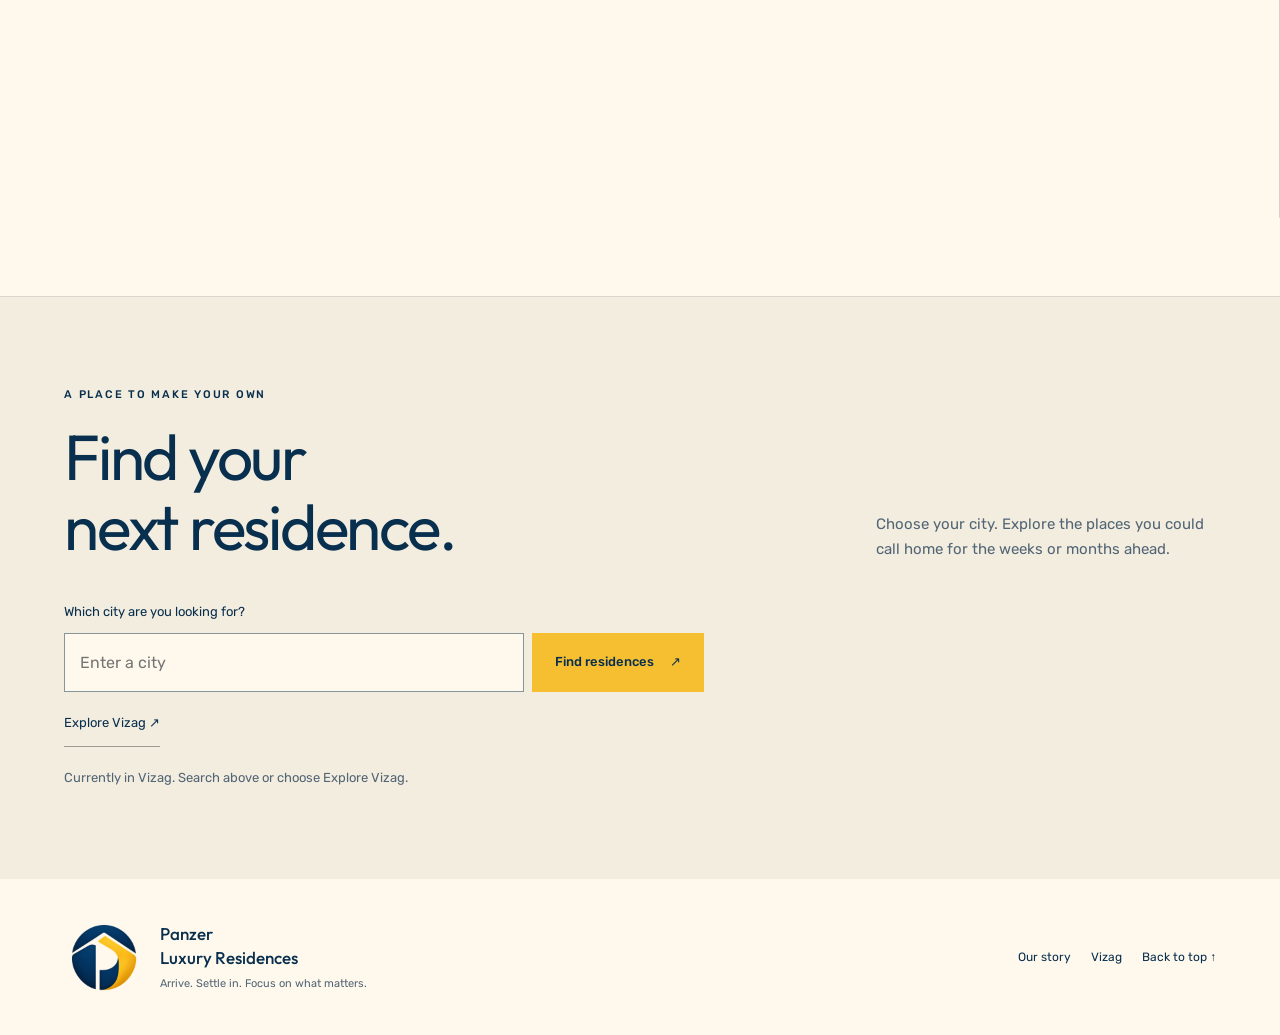
==== commit 29bd00dd: "Load the synchronized logo reveal on the homepage" ====
--- a/index.html
+++ b/index.html
@@ -232,7 +232,7 @@
 #pz-city-options li:hover,#pz-city-options [aria-selected=true]{background:#f7e8c3}
 </style>
 <link rel="stylesheet" href="/assets/story-stack.css?v=residence-photos-1">
-<link rel="stylesheet" href="/assets/desktop-journey.css?v=companion-glow-1">
+<link rel="stylesheet" href="/assets/desktop-journey.css?v=companion-layer-2">
 <div id="panzer-home">
   <header class="pz-head pz-wrap" id="pz-top">
     <a href="/" aria-label="Panzer Luxury Residences home"><img class="pz-main-logo" src="/assets/panzer-main-logo-transparent.png" alt="PANZER Luxury Residences"></a>
--- a/assets/desktop-journey.css
+++ b/assets/desktop-journey.css
@@ -92,11 +92,12 @@
   justify-self:end;align-items:flex-end;text-align:right;margin:0;width:100%;
 }
 #panzer-home .pz-brand-lockup {
+  isolation:isolate;
   container-type:inline-size;display:grid;grid-template-columns:28% minmax(0,1fr);
   align-items:center;gap:6%;width:min(100%,490px);justify-self:start;color:var(--pz-paper);
 }
 #panzer-home .pz-brand-symbol {
-  position:relative;aspect-ratio:1;border-radius:50%;overflow:hidden;
+  position:relative;z-index:1;aspect-ratio:1;border-radius:50%;overflow:hidden;
   background:var(--pz-paper);border:1px solid var(--pz-paper);
   --pz-soft-halo:0 0 8px #f6bf322b,0 0 18px #f6bf3217;
   --pz-lit-halo:0 0 9px #f6bf3296,0 0 25px #f6bf3259,0 0 42px #f6bf322b;
@@ -108,6 +109,7 @@
 #panzer-home .pz-brand-name {
   font:500 clamp(18px,6.4cqw,29px)/1.22 Outfit,Arial,sans-serif;letter-spacing:-.025em;
 }
+#panzer-home .pz-brand-words {position:relative;z-index:0}
 #panzer-home .pz-brand-tagline {
   margin:9px 0 0;font-size:clamp(12px,3.5cqw,15px);line-height:1.45;color:#e2e7e7;
 }
@@ -128,11 +130,11 @@
   #panzer-home:not(.pz-desktop-motion) .pz-brand-pending:not(.pz-brand-revealed) .pz-panel-copy {opacity:0}
   #panzer-home:not(.pz-desktop-motion) .pz-brand-revealed .pz-panel-copy {animation:pz-brand-tagline .32s ease .18s backwards}
   #panzer-home .pz-brand-pending:not(.pz-brand-revealed) .pz-brand-lockup > * {opacity:0}
-  #panzer-home .pz-brand-revealed .pz-brand-symbol {
+  #panzer-home .pz-brand-revealed :is(.pz-brand-symbol,.pz-brand-name) {
     animation:pz-brand-arrival 1.55s cubic-bezier(.22,.61,.36,1) calc(var(--pz-brand-lead,0s) + .1s) backwards;
   }
   #panzer-home .pz-brand-revealed .pz-brand-name {
-    animation:pz-brand-lettering .62s cubic-bezier(.22,.61,.36,1) calc(var(--pz-brand-lead,0s) + .98s) backwards;
+    animation-name:pz-brand-lettering;
   }
   #panzer-home .pz-brand-revealed .pz-brand-tagline {animation:pz-brand-tagline .4s ease calc(var(--pz-brand-lead,0s) + 1.55s) backwards}
   @keyframes pz-brand-panel {from{transform:translateX(100%)}to{transform:translateX(0)}}
@@ -141,6 +143,10 @@
     18%,53%{opacity:1;transform:translateX(calc(50cqw - 50%)) scale(1);box-shadow:var(--pz-lit-halo)}
     100%{opacity:1;transform:translateX(0);box-shadow:var(--pz-soft-halo)}
   }
-  @keyframes pz-brand-lettering {from{clip-path:inset(0 100% 0 0)}to{clip-path:inset(0)}}
+  /* The centred mark's right edge is at 64% of the lockup. The final name starts at 34%. */
+  @keyframes pz-brand-lettering {
+    0%,53%{transform:translateX(30cqw);clip-path:inset(0 100% 0 0)}
+    100%{transform:translateX(0);clip-path:inset(0)}
+  }
   @keyframes pz-brand-tagline {from{opacity:0}to{opacity:1}}
 }
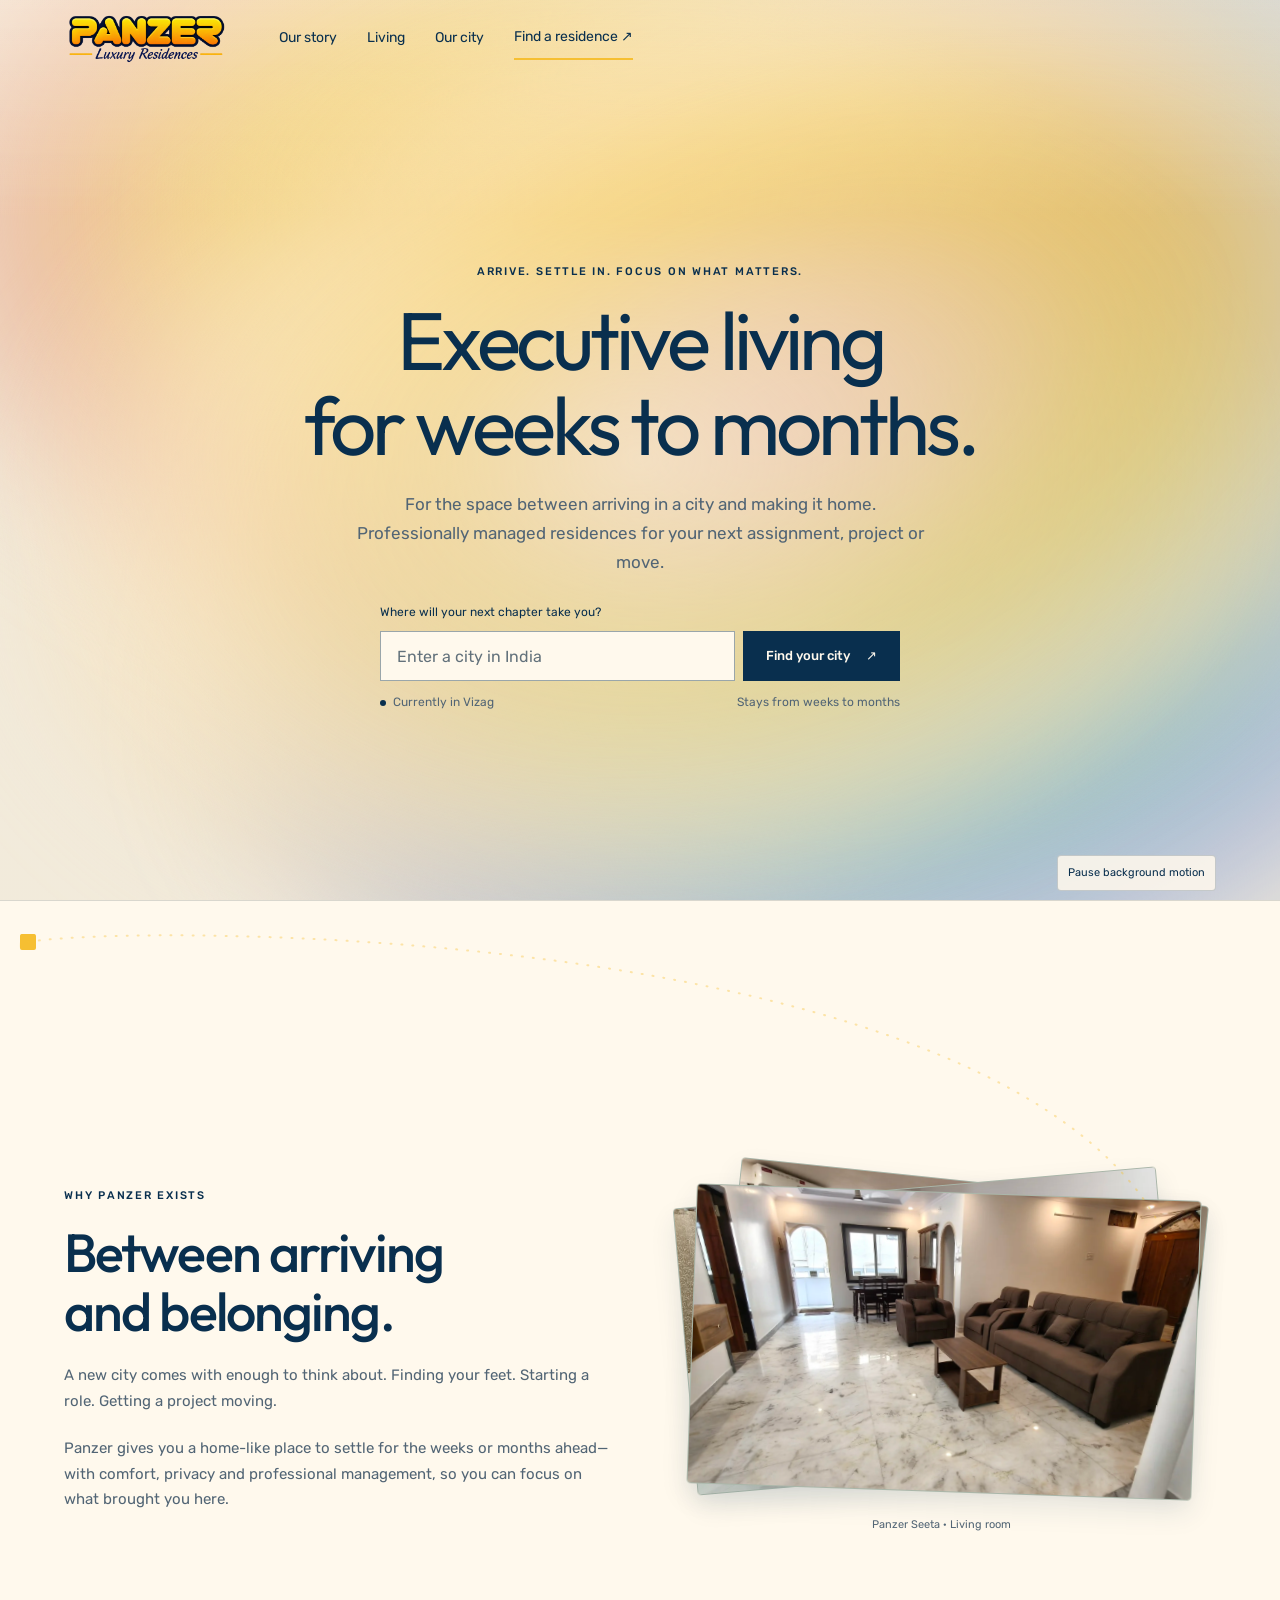
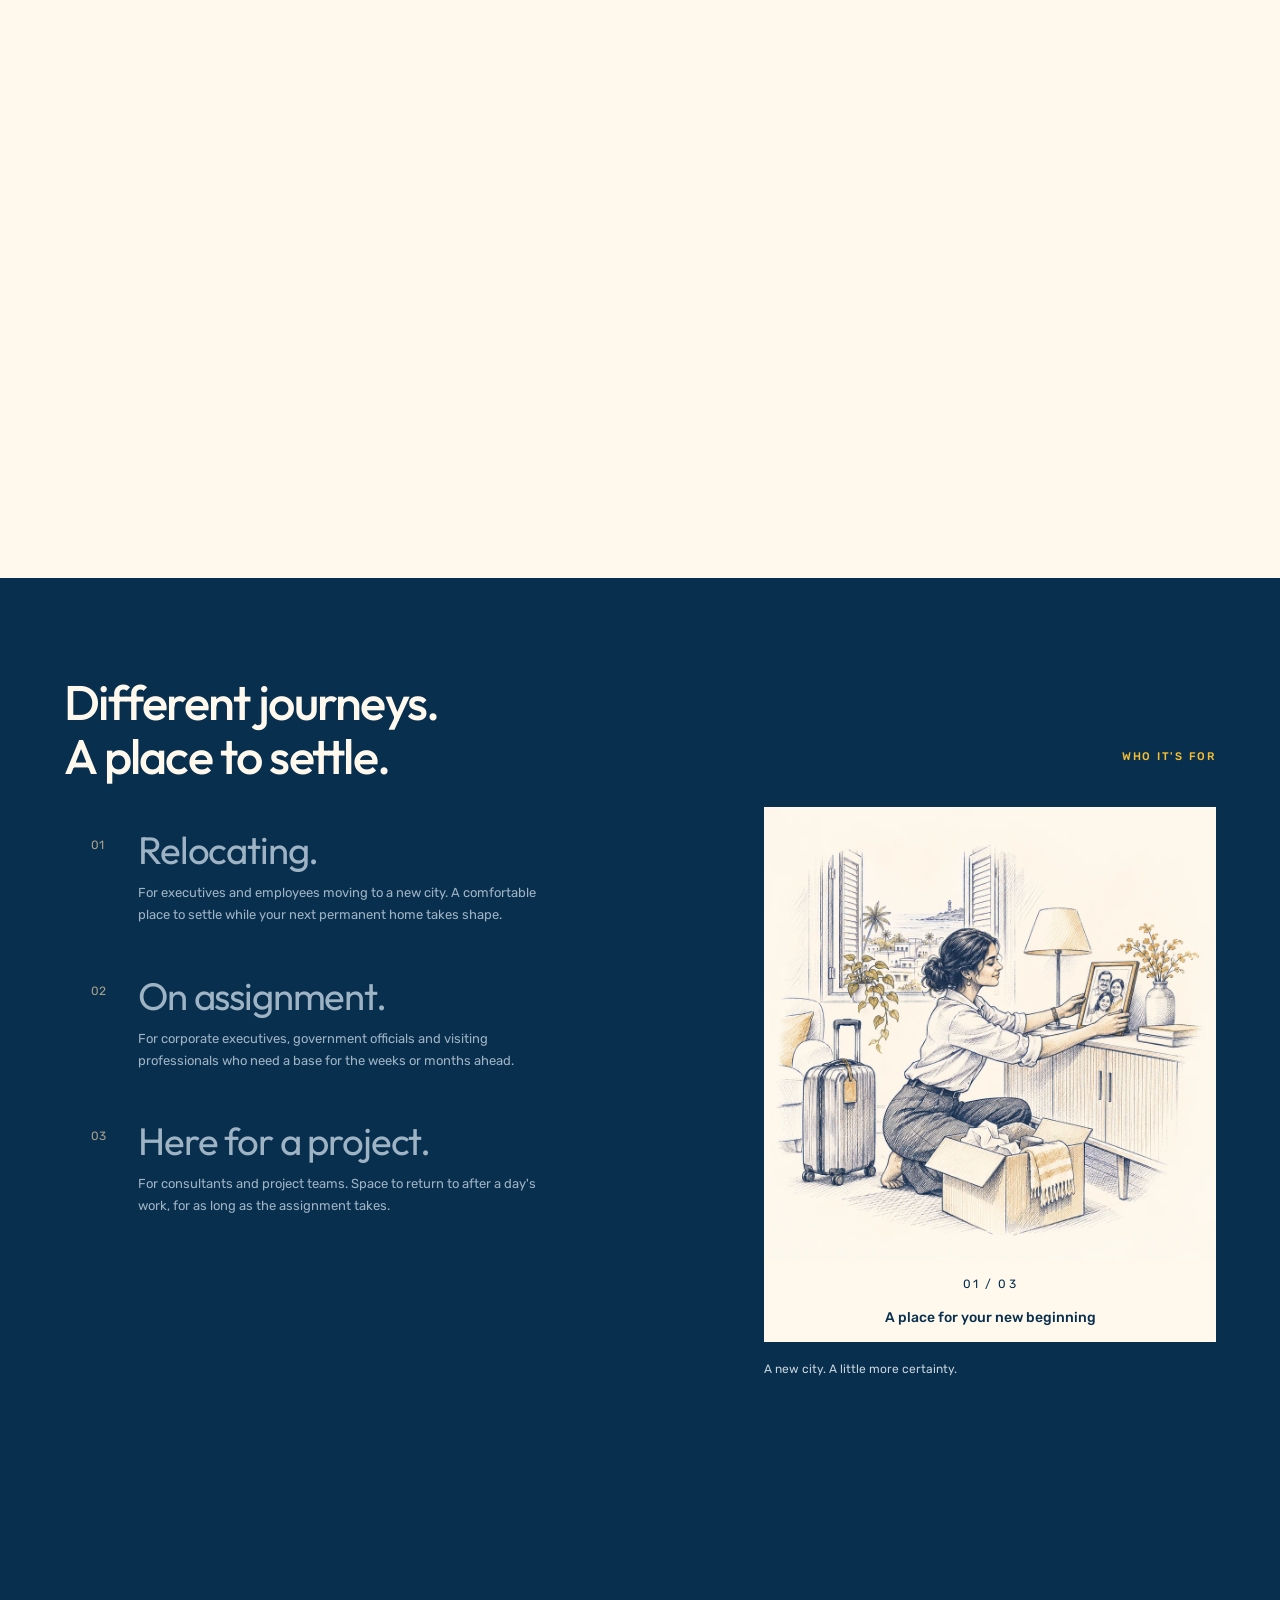
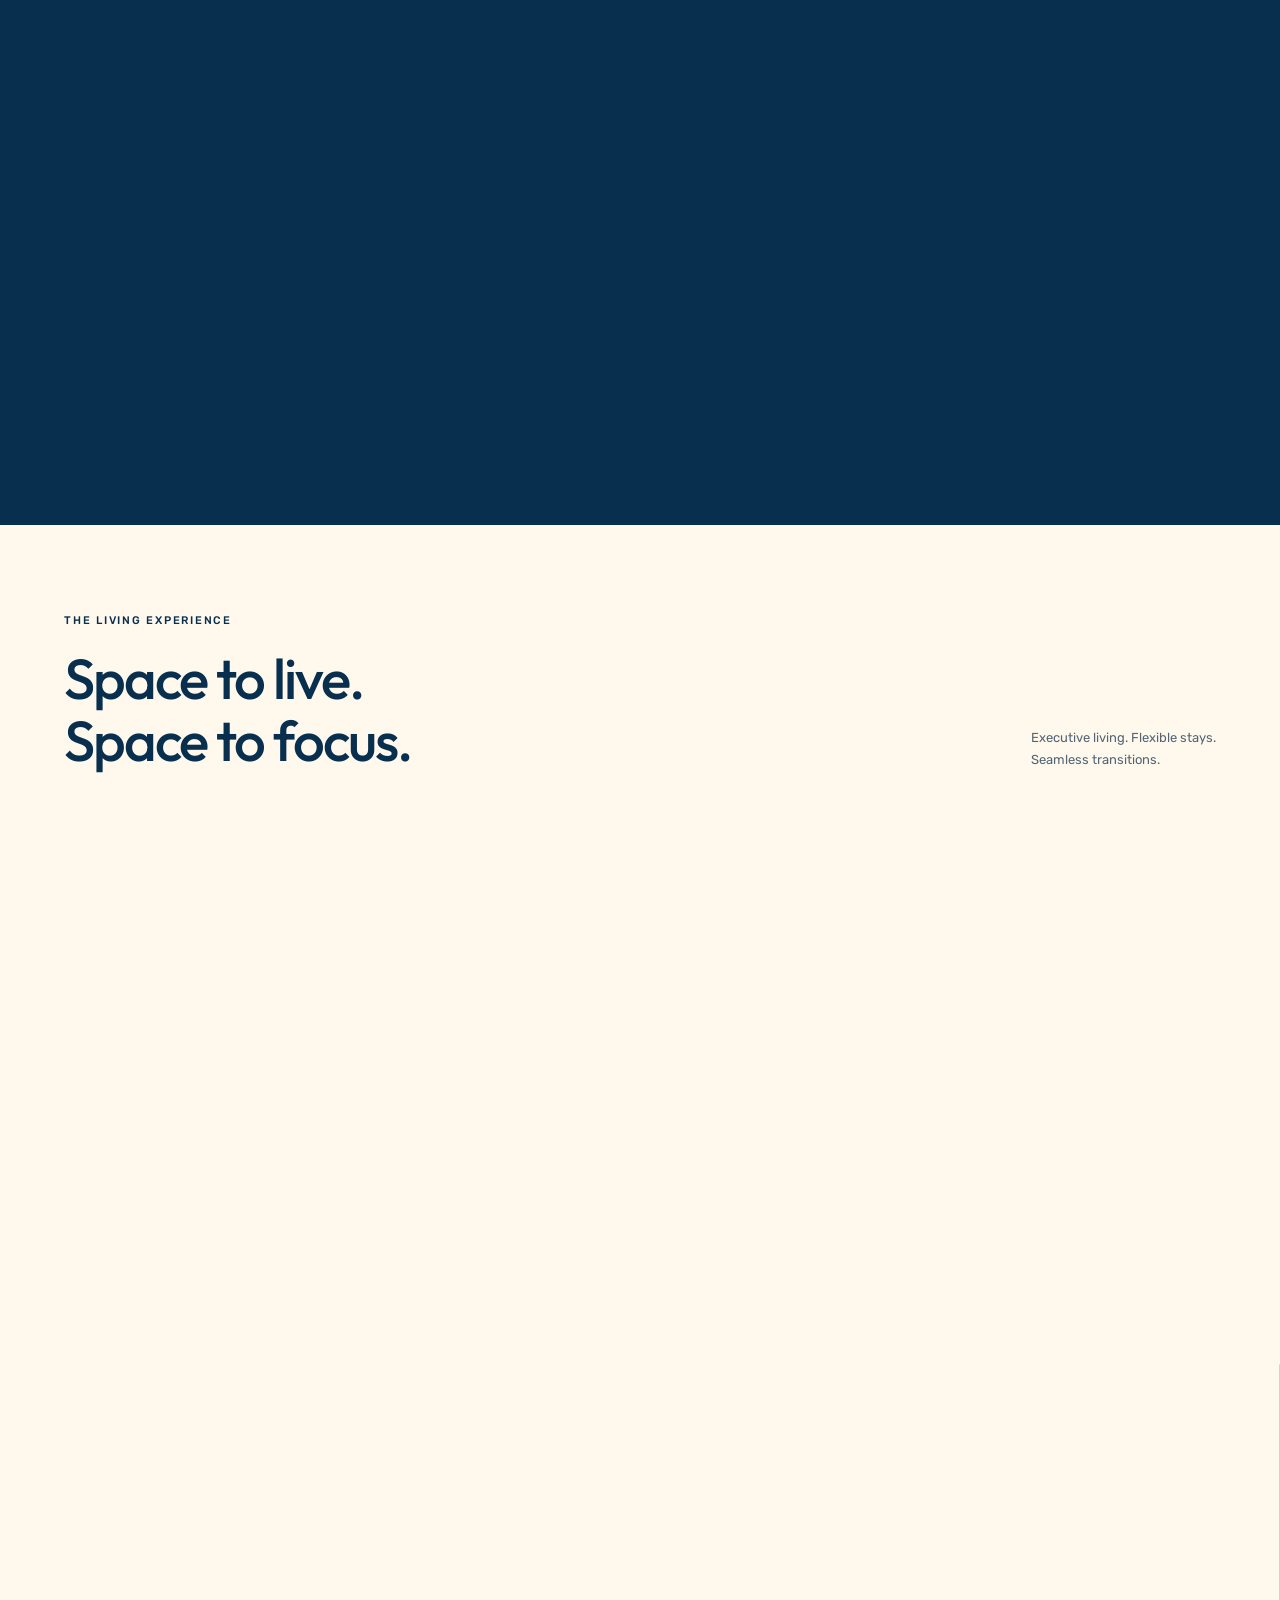
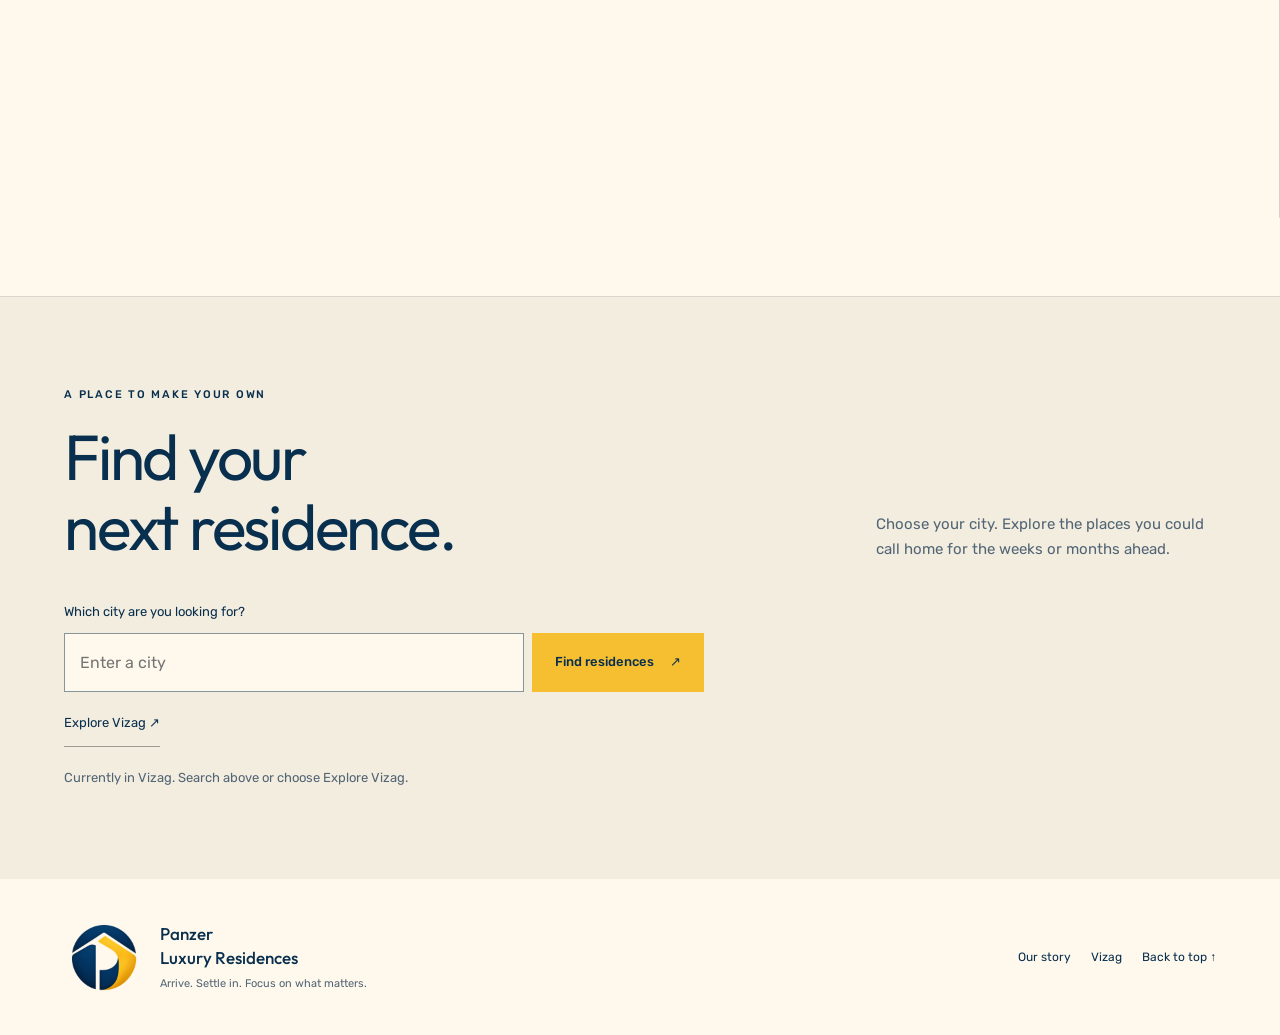
==== commit 82f003b8: "Load the wider logo halo on the homepage" ====
--- a/index.html
+++ b/index.html
@@ -232,7 +232,7 @@
 #pz-city-options li:hover,#pz-city-options [aria-selected=true]{background:#f7e8c3}
 </style>
 <link rel="stylesheet" href="/assets/story-stack.css?v=residence-photos-1">
-<link rel="stylesheet" href="/assets/desktop-journey.css?v=companion-layer-2">
+<link rel="stylesheet" href="/assets/desktop-journey.css?v=companion-halo-3">
 <div id="panzer-home">
   <header class="pz-head pz-wrap" id="pz-top">
     <a href="/" aria-label="Panzer Luxury Residences home"><img class="pz-main-logo" src="/assets/panzer-main-logo-transparent.png" alt="PANZER Luxury Residences"></a>
--- a/assets/desktop-journey.css
+++ b/assets/desktop-journey.css
@@ -99,8 +99,8 @@
 #panzer-home .pz-brand-symbol {
   position:relative;z-index:1;aspect-ratio:1;border-radius:50%;overflow:hidden;
   background:var(--pz-paper);border:1px solid var(--pz-paper);
-  --pz-soft-halo:0 0 8px #f6bf322b,0 0 18px #f6bf3217;
-  --pz-lit-halo:0 0 9px #f6bf3296,0 0 25px #f6bf3259,0 0 42px #f6bf322b;
+  --pz-soft-halo:0 0 10px 1px #f6bf3238,0 0 24px 2px #f6bf3221;
+  --pz-lit-halo:0 0 11px 1px #f6bf32b3,0 0 32px 3px #f6bf326e,0 0 54px 4px #f6bf3238;
   box-shadow:var(--pz-soft-halo);
 }
 #panzer-home .pz-brand-symbol img {
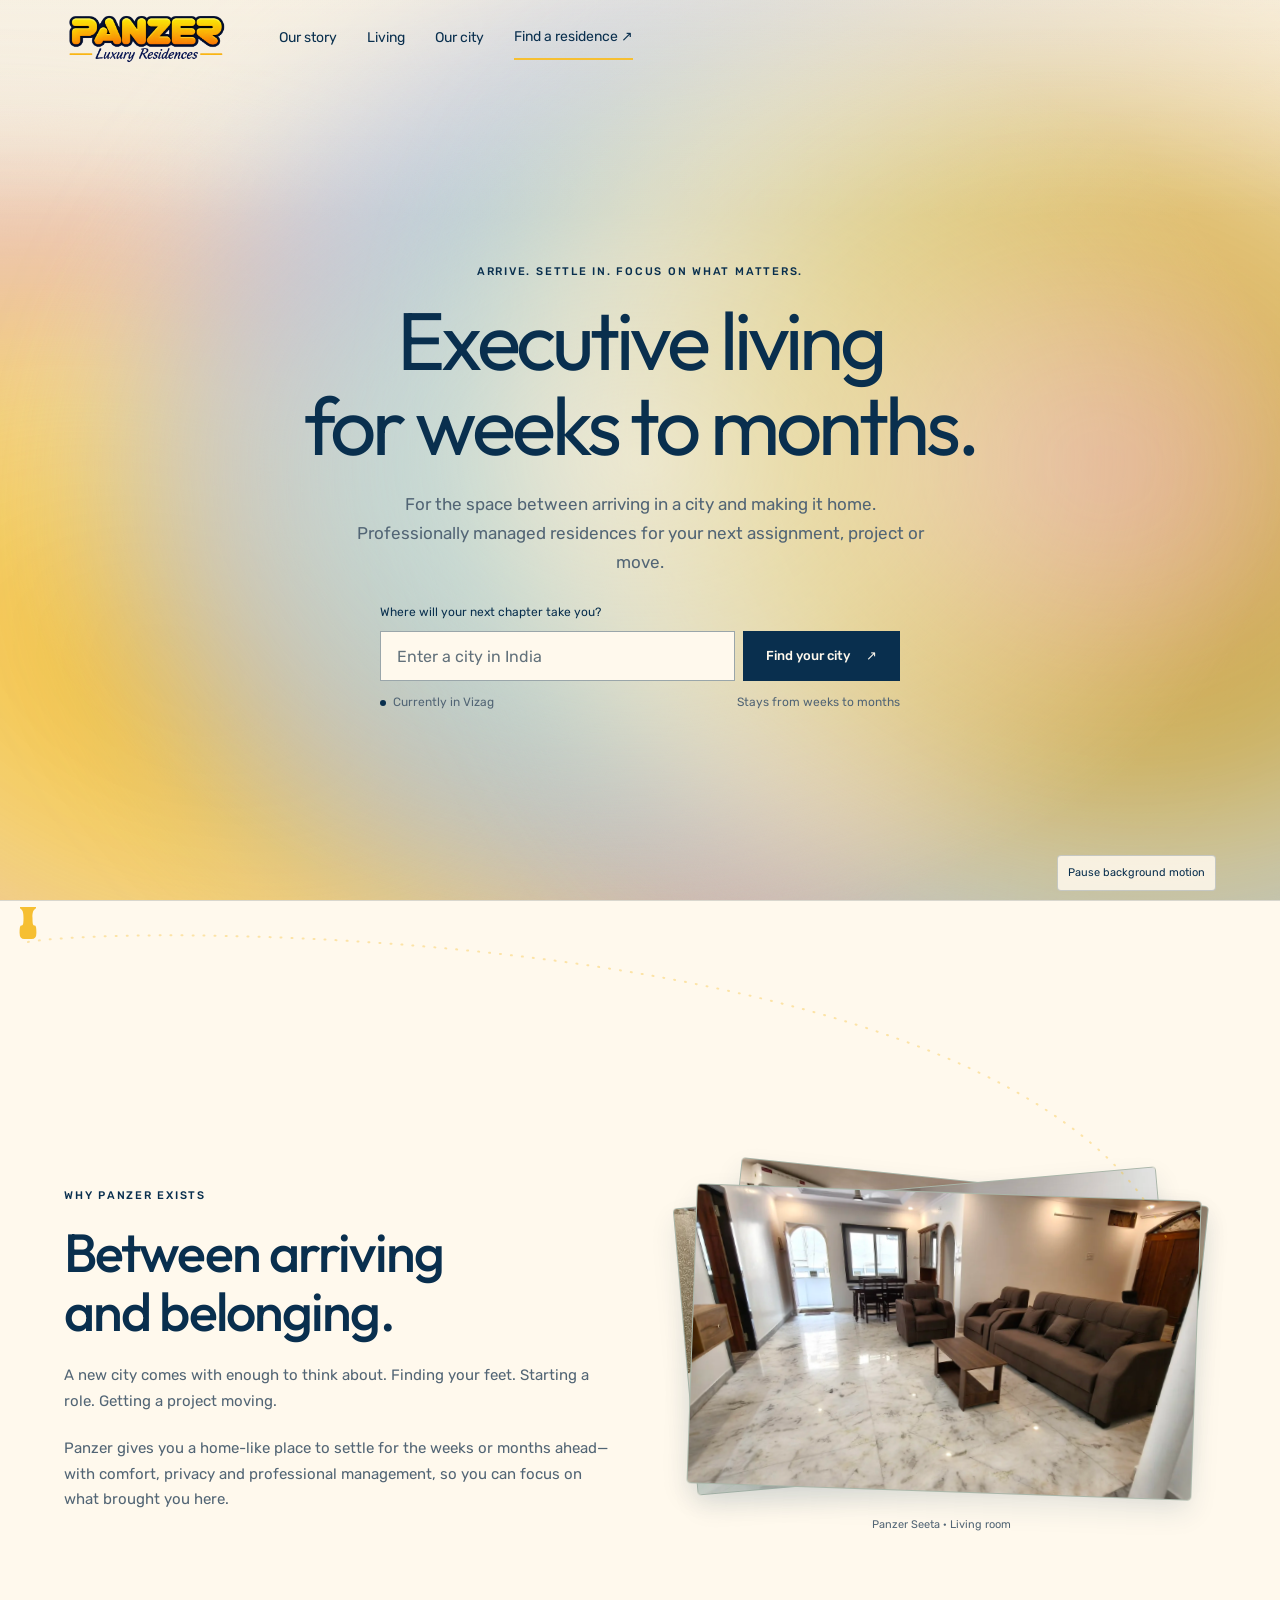
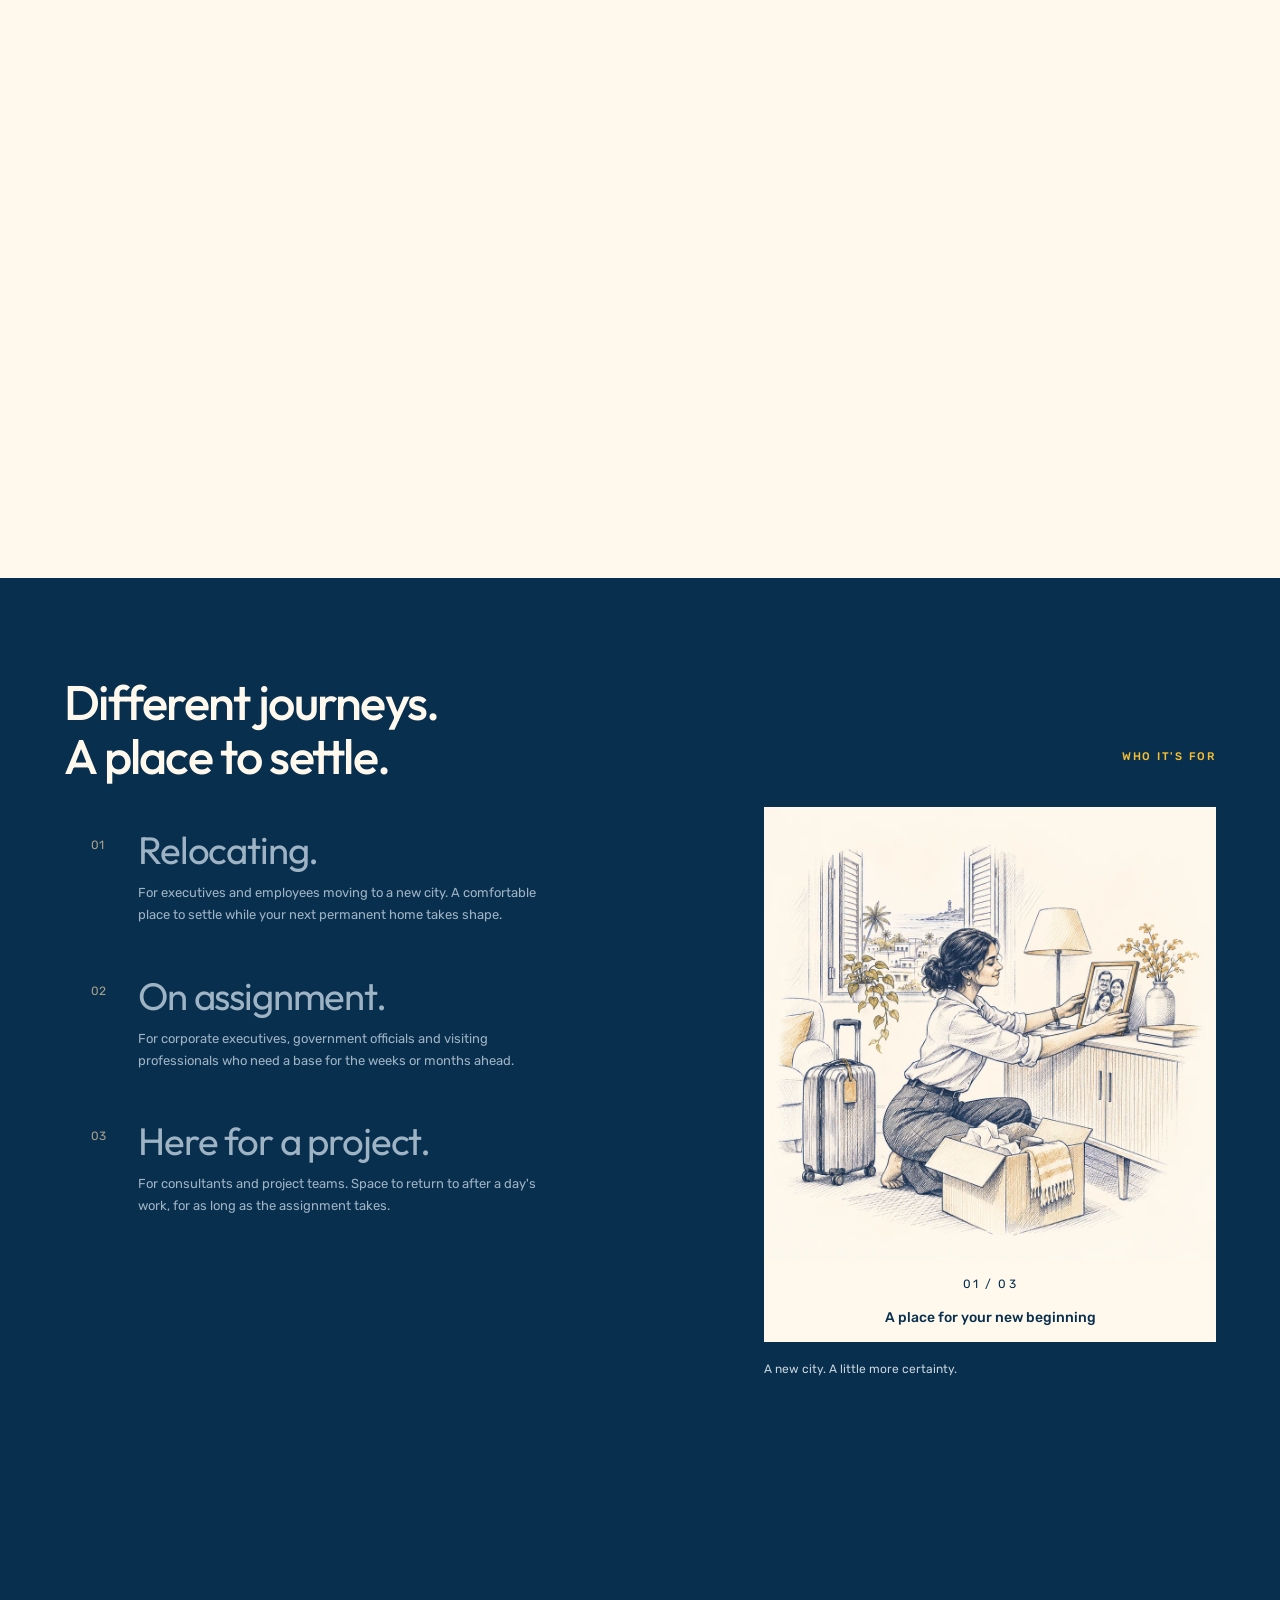
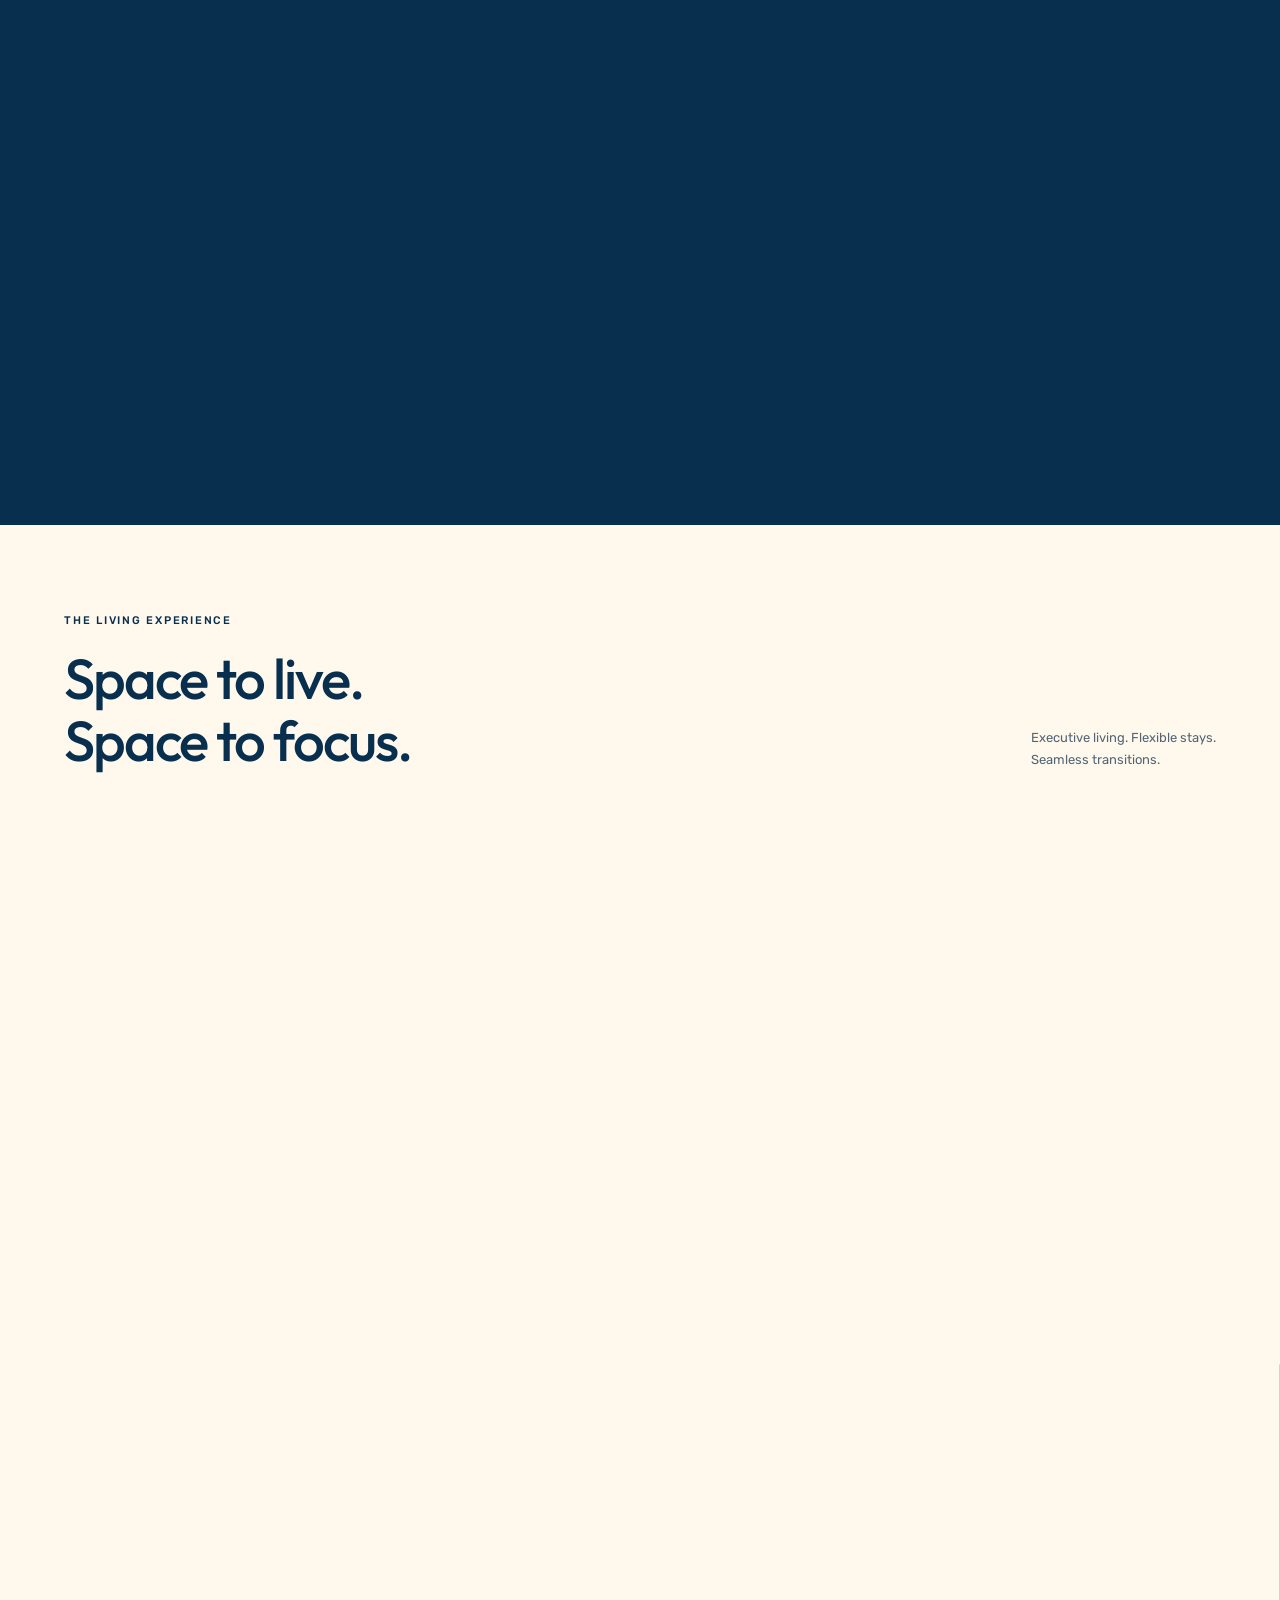
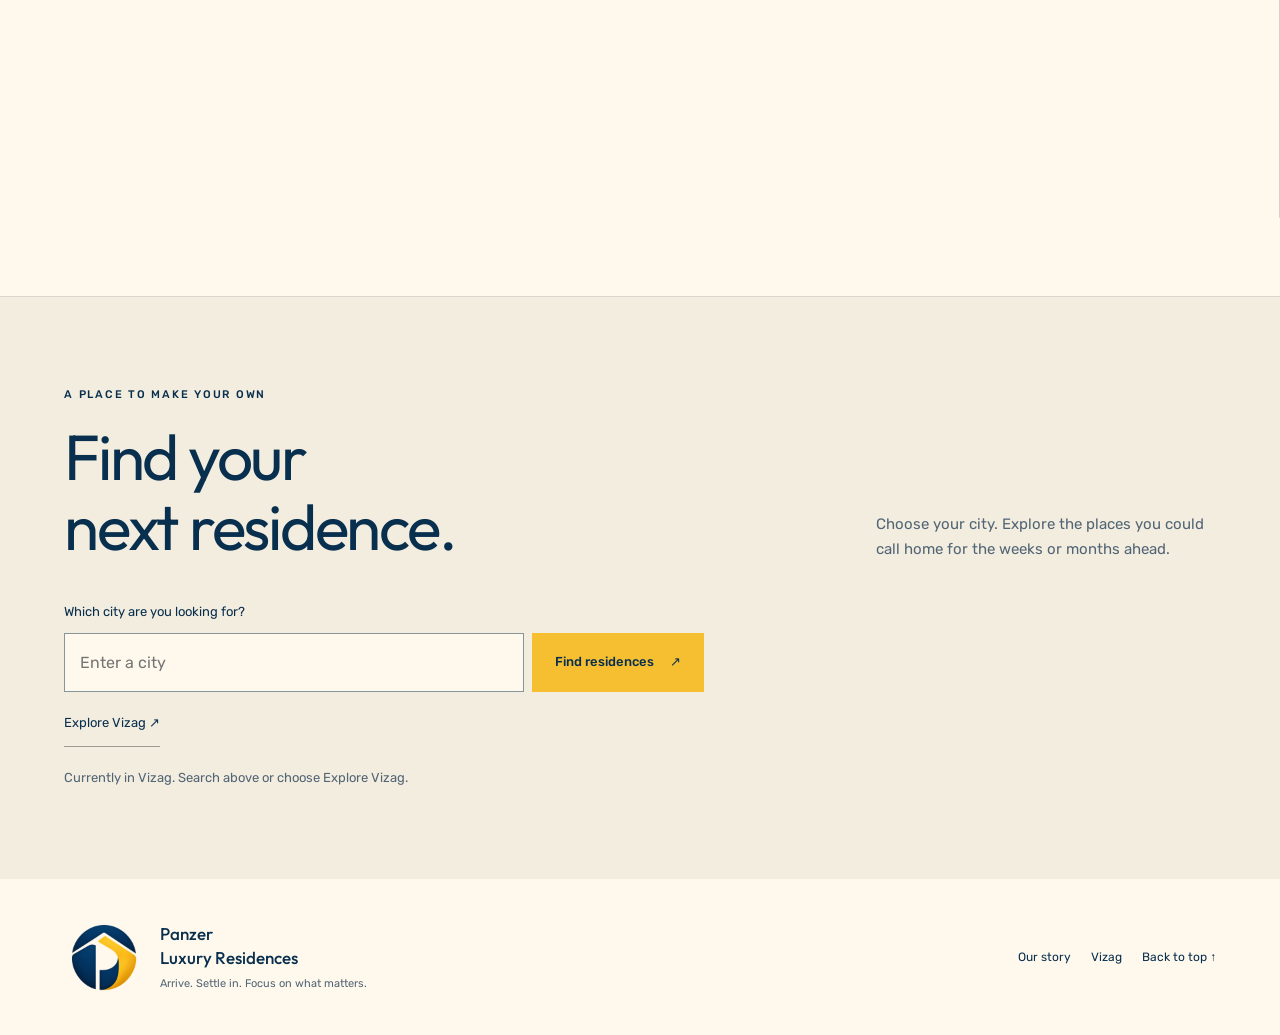
==== commit 571d1143: "Show the named Vizag residences in homepage results" ====
--- a/index.html
+++ b/index.html
@@ -1,4 +1,4 @@
-<!doctype html><html lang="en"><head><meta charset="utf-8"><meta name="viewport" content="width=device-width, initial-scale=1"><meta name="description" content="Panzer Luxury Residences — executive living for weeks to months."><title>Panzer Luxury Residences</title></head><body><link rel="stylesheet" href="/assets/city-route.css?v=coast-36b36eb"><script type="module" src="/assets/city-route.mjs?v=coast-36b36eb"></script><script type="module" src="/assets/prototype.mjs"></script><link rel="stylesheet" href="https://fonts.googleapis.com/css2?family=Outfit:wght@400;500;600&family=Rubik:wght@400;500&display=swap">
+<!doctype html><html lang="en"><head><meta charset="utf-8"><meta name="viewport" content="width=device-width, initial-scale=1"><meta name="description" content="Panzer Luxury Residences — executive living for weeks to months."><title>Panzer Luxury Residences</title><link rel="stylesheet" href="/assets/residence-photos.css"></head><body><link rel="stylesheet" href="/assets/city-route.css?v=coast-36b36eb"><script type="module" src="/assets/city-route.mjs?v=coast-36b36eb"></script><script type="module" src="/assets/prototype.mjs?v=residence-names-1"></script><link rel="stylesheet" href="https://fonts.googleapis.com/css2?family=Outfit:wght@400;500;600&family=Rubik:wght@400;500&display=swap">
 <link rel="stylesheet" href="/assets/hero-motion.css?v=coast-36b36eb">
 <script type="module" src="/assets/hero-motion.mjs?v=coast-36b36eb"></script>
 <script type="module" src="/assets/city-search.mjs?v=india"></script>
@@ -291,7 +291,7 @@
         </div>
         <div class="pz-panel-copy"><span class="pz-eyebrow">Focus on what matters</span><h3>A stay with<br>people behind it.</h3><p>Professionally managed residences that make the transition into a new city feel more settled, whether you're here for a project, an assignment or a move.</p></div></div>
     </section>
-    <section class="pz-discovery pz-wrap" id="pz-residences" aria-labelledby="pz-discovery-title"><div class="pz-discovery-head"><div><span class="pz-eyebrow">A place to make your own</span><h2 id="pz-discovery-title">Find your<br>next residence.</h2></div><p>Choose your city. Explore the places you could call home for the weeks or months ahead.</p></div><form id="pz-property-search" novalidate><label for="pz-property-city">Which city are you looking for?</label><div class="pz-search-row"><input id="pz-property-city" placeholder="Enter a city" maxlength="80" aria-describedby="pz-property-status" autocomplete="off"><button class="pz-button pz-gold" type="submit">Find residences <span aria-hidden="true">↗</span></button></div><button class="pz-city-chip" type="button">Explore Vizag <span aria-hidden="true">↗</span></button></form><p id="pz-property-status" role="status">Currently in Vizag. Search above or choose Explore Vizag.</p><div id="pz-properties" hidden><div class="pz-results-heading"><h3>Residences in Vizag</h3><a href="/prototypes/city.html">Explore the city →</a></div><p class="pz-demo-note">Layout preview · three illustrative cards, not confirmed property inventory.</p><div class="pz-property-grid"><a class="pz-property" href="/prototypes/residency.html" aria-label="Preview illustrative Residency A"><div class="pz-property-art art-a"><span>Illustrative property · A</span><svg viewBox="0 0 400 250" aria-hidden="true"><path d="M0 230H400M65 230V80L210 35V230M210 95L330 125V230"/><path d="M90 105L185 76M90 137L185 114M90 171L185 152M90 205L185 190M235 130L305 147M235 164L305 176M235 198L305 205"/></svg></div><div class="pz-property-copy"><span class="pz-eyebrow">Vizag · Example A</span><h3>Residency A<span aria-hidden="true">↗</span></h3><p>MVP · illustrative locality</p><span class="pz-property-link">Preview residence</span></div></a><a class="pz-property" href="/prototypes/residency-b.html" aria-label="Preview illustrative Residency B"><div class="pz-property-art art-b"><span>Illustrative property · B</span><svg viewBox="0 0 400 250" aria-hidden="true"><path d="M0 230H400M65 230V80L210 35V230M210 95L330 125V230"/><path d="M90 105L185 76M90 137L185 114M90 171L185 152M90 205L185 190M235 130L305 147M235 164L305 176M235 198L305 205"/></svg></div><div class="pz-property-copy"><span class="pz-eyebrow">Vizag · Example B</span><h3>Residency B<span aria-hidden="true">↗</span></h3><p>Seethammadhara · illustrative locality</p><span class="pz-property-link">Preview residence</span></div></a><a class="pz-property" href="/prototypes/residency-c.html" aria-label="Preview illustrative Residency C"><div class="pz-property-art art-c"><span>Illustrative property · C</span><svg viewBox="0 0 400 250" aria-hidden="true"><path d="M0 230H400M65 230V80L210 35V230M210 95L330 125V230"/><path d="M90 105L185 76M90 137L185 114M90 171L185 152M90 205L185 190M235 130L305 147M235 164L305 176M235 198L305 205"/></svg></div><div class="pz-property-copy"><span class="pz-eyebrow">Vizag · Example C</span><h3>Residency C<span aria-hidden="true">↗</span></h3><p>Locality to be confirmed</p><span class="pz-property-link">Preview residence</span></div></a></div></div></section>
+    <section class="pz-discovery pz-wrap" id="pz-residences" aria-labelledby="pz-discovery-title"><div class="pz-discovery-head"><div><span class="pz-eyebrow">A place to make your own</span><h2 id="pz-discovery-title">Find your<br>next residence.</h2></div><p>Choose your city. Explore the places you could call home for the weeks or months ahead.</p></div><form id="pz-property-search" novalidate><label for="pz-property-city">Which city are you looking for?</label><div class="pz-search-row"><input id="pz-property-city" placeholder="Enter a city" maxlength="80" aria-describedby="pz-property-status" autocomplete="off"><button class="pz-button pz-gold" type="submit">Find residences <span aria-hidden="true">↗</span></button></div><button class="pz-city-chip" type="button">Explore Vizag <span aria-hidden="true">↗</span></button></form><p id="pz-property-status" role="status">Currently in Vizag. Search above or choose Explore Vizag.</p><div id="pz-properties" hidden><div class="pz-results-heading"><h3>Residences in Vizag</h3><a href="/prototypes/city.html">Explore the city →</a></div><p class="pz-demo-note">Photos show the residences in Vizag.</p><div class="pz-property-grid"><a class="pz-property" href="/prototypes/residency.html" aria-label="Explore Panzer Zostel"><div class="pz-property-art"><img src="/assets/zostel-exterior-yellow-facade.webp" alt="Panzer Zostel building exterior" loading="lazy"></div><div class="pz-property-copy"><span class="pz-eyebrow">Vizag · Example A</span><h3>Panzer Zostel<span aria-hidden="true">↗</span></h3><p>MVP · illustrative locality</p><span class="pz-property-link">Explore residence</span></div></a><a class="pz-property" href="/prototypes/residency-b.html" aria-label="Explore Panzer Seeta"><div class="pz-property-art"><img src="/assets/seeta-exterior-front-elevation.webp" alt="Panzer Seeta building exterior" loading="lazy"></div><div class="pz-property-copy"><span class="pz-eyebrow">Vizag · Example B</span><h3>Panzer Seeta<span aria-hidden="true">↗</span></h3><p>Seethammadhara · illustrative locality</p><span class="pz-property-link">Explore residence</span></div></a><a class="pz-property" href="/prototypes/residency-c.html" aria-label="Explore Panzer Rama"><div class="pz-property-art"><img src="/assets/rama-exterior-street-level-view.webp" alt="Panzer Rama building exterior" loading="lazy"></div><div class="pz-property-copy"><span class="pz-eyebrow">Vizag · Example C</span><h3>Panzer Rama<span aria-hidden="true">↗</span></h3><p>Locality to be confirmed</p><span class="pz-property-link">Explore residence</span></div></a></div></div></section>
   </main>
   <footer class="pz-footer pz-wrap"><div class="pz-footer-brand"><img src="[data-uri]" class="pz-companion" alt="Approved S3 Flowing Roof companion symbol"><div><div class="pz-footer-name">Panzer<br>Luxury Residences</div><div class="pz-small">Arrive. Settle in. Focus on what matters.</div></div></div><nav class="pz-footer-links" aria-label="Footer navigation"><a href="#pz-story">Our story</a><a href="/prototypes/city.html">Vizag</a><a href="#pz-top">Back to top ↑</a></nav></footer>
 </div>
@@ -392,17 +392,17 @@
 <path d="M0 240L450 80M60 0L260 560M260 0L60 560M0 390L490 280M0 510L480 430"/>
 </g>
 <text x="490" y="170" fill="#426776" font-size="13" transform="rotate(90 490 170)">COASTAL EDGE · ILLUSTRATIVE</text>
-<g class="point" data-point="0" transform="translate(180 160)">
+<g class="point" data-point="0" transform="translate(180 160)"><title>Panzer Zostel</title>
 <circle r="29"/>
-<text text-anchor="middle" y="6">A</text>
-</g>
-<g class="point" data-point="1" transform="translate(300 280)">
+<text text-anchor="middle" y="6">1</text>
+</g>
+<g class="point" data-point="1" transform="translate(300 280)"><title>Panzer Seeta</title>
 <circle r="29"/>
-<text text-anchor="middle" y="6">B</text>
-</g>
-<g class="point" data-point="2" transform="translate(190 430)">
+<text text-anchor="middle" y="6">2</text>
+</g>
+<g class="point" data-point="2" transform="translate(190 430)"><title>Panzer Rama</title>
 <circle r="29"/>
-<text text-anchor="middle" y="6">C</text>
+<text text-anchor="middle" y="6">3</text>
 </g>
 <g fill="#8b7c59">
 <circle cx="230" cy="120" r="7"/>
@@ -411,7 +411,7 @@
 </g>
 </svg>
 <div class="map-caption">
-<span class="map-label">Residency A</span>
+<span class="map-label">Panzer Zostel</span>
 <span>Illustrative map</span>
 </div>
 </div>
@@ -420,15 +420,11 @@
 </aside>
 <div class="residency-stories">
 <article class="story" data-story="0" id="residency-a">
-<div class="scene">
-<img src="/prototypes/room.svg" alt="Interior illustration placeholder for residency A" loading="lazy">
-<span>PROPERTY PHOTO PLACEHOLDER</span>
-</div>
+<div class="scene residency-photos" aria-label="Panzer Zostel photos"><img src="/assets/zostel-exterior-yellow-facade.webp" alt="Panzer Zostel building exterior" loading="lazy"><div><img src="/assets/zostel-twin-bedroom-blue-bedding.webp" alt="Twin beds with blue bedding at Panzer Zostel" loading="lazy"><img src="/assets/zostel-sitting-area-with-fridge.webp" alt="Sitting area with a fridge at Panzer Zostel" loading="lazy"></div></div>
 <div class="story-top">
-<span class="eyebrow">ILLUSTRATIVE PROPERTY / 01</span>
-<span class="letter">A</span>
-</div>
-<h3>Residency A</h3>
+<span class="letter">088206
+</div>
+<h3>Panzer Zostel</h3>
 <p class="locality">MVP area · Vizag</p>
 <p>A space for the property’s character, living experience and neighbourhood introduction.</p>
 <ul class="nearby">
@@ -439,18 +435,14 @@
 <span>◇</span> Everyday shopping <small>Places to be confirmed</small>
 </li>
 </ul>
-<a class="text-link" aria-label="Explore Residency A" href="/prototypes/residency.html">Explore this residency ↗</a>
+<a class="text-link" aria-label="Explore Panzer Zostel" href="/prototypes/residency.html">Explore this residency ↗</a>
 </article>
 <article class="story" data-story="1" id="residency-b">
-<div class="scene">
-<img src="/prototypes/room.svg" alt="Interior illustration placeholder for residency B" loading="lazy">
-<span>PROPERTY PHOTO PLACEHOLDER</span>
-</div>
+<div class="scene residency-photos" aria-label="Panzer Seeta photos"><img src="/assets/seeta-exterior-front-elevation.webp" alt="Panzer Seeta building exterior" loading="lazy"><div><img src="/assets/seeta-living-room-sofa-and-windows.webp" alt="Living room with sofas and windows at Panzer Seeta" loading="lazy"><img src="/assets/seeta-twin-bedroom-wide-window-view.webp" alt="Twin bedroom with a desk by the window at Panzer Seeta" loading="lazy"></div></div>
 <div class="story-top">
-<span class="eyebrow">ILLUSTRATIVE PROPERTY / 02</span>
-<span class="letter">B</span>
-</div>
-<h3>Residency B</h3>
+<span class="letter">089265
+</div>
+<h3>Panzer Seeta</h3>
 <p class="locality">Seethammadhara area · Vizag</p>
 <p>A space for the property’s character, living experience and neighbourhood introduction.</p>
 <ul class="nearby">
@@ -461,18 +453,14 @@
 <span>◇</span> Everyday shopping <small>Places to be confirmed</small>
 </li>
 </ul>
-<a class="text-link" aria-label="Explore Residency B" href="/prototypes/residency-b.html">Explore this residency ↗</a>
+<a class="text-link" aria-label="Explore Panzer Seeta" href="/prototypes/residency-b.html">Explore this residency ↗</a>
 </article>
 <article class="story" data-story="2" id="residency-c">
-<div class="scene">
-<img src="/prototypes/room.svg" alt="Interior illustration placeholder for residency C" loading="lazy">
-<span>PROPERTY PHOTO PLACEHOLDER</span>
-</div>
+<div class="scene residency-photos" aria-label="Panzer Rama photos"><img src="/assets/rama-exterior-street-level-view.webp" alt="Panzer Rama building exterior" loading="lazy"><div><img src="/assets/rama-bedroom-with-armchair.webp" alt="Bedroom with an armchair at Panzer Rama" loading="lazy"><img src="/assets/rama-bathroom-grey-tile.webp" alt="Grey-tiled bathroom at Panzer Rama" loading="lazy"></div></div>
 <div class="story-top">
-<span class="eyebrow">ILLUSTRATIVE PROPERTY / 03</span>
-<span class="letter">C</span>
-</div>
-<h3>Residency C</h3>
+<span class="letter">090283
+</div>
+<h3>Panzer Rama</h3>
 <p class="locality">Locality to be confirmed · Vizag</p>
 <p>A space for the property’s character, living experience and neighbourhood introduction.</p>
 <ul class="nearby">
@@ -483,7 +471,7 @@
 <span>◇</span> Everyday shopping <small>Places to be confirmed</small>
 </li>
 </ul>
-<a class="text-link" aria-label="Explore Residency C" href="/prototypes/residency-c.html">Explore this residency ↗</a>
+<a class="text-link" aria-label="Explore Panzer Rama" href="/prototypes/residency-c.html">Explore this residency ↗</a>
 </article>
 </div>
 </div>
--- a/assets/residence-photos.css
+++ b/assets/residence-photos.css
@@ -0,0 +1,70 @@
+#panzer-home .pz-property-art img,
+.property .related-grid img,
+.property .gallery > figure img,
+.pz-city-details .story .residency-photos > img {
+  display: block;
+  width: 100%;
+  height: 100%;
+  object-fit: contain;
+  background: #e7e3d8;
+}
+
+.pz-city-details .story .residency-photos {
+  display: grid;
+  grid-template-columns: minmax(0, 1.65fr) minmax(0, 1fr);
+  gap: 8px;
+}
+
+.pz-city-details .story .residency-photos > img {
+  aspect-ratio: 4 / 5;
+}
+
+.pz-city-details .residency-photos > div,
+.property .gallery > div {
+  display: grid;
+  grid-template-rows: repeat(2, minmax(0, 1fr));
+  gap: 8px;
+}
+
+.pz-city-details .story .residency-photos > div img,
+.property .gallery > div img {
+  display: block;
+  width: 100%;
+  height: 100%;
+  min-height: 0;
+  aspect-ratio: auto;
+  object-fit: cover;
+}
+
+.property .gallery {
+  grid-template-rows: clamp(340px, 46vw, 560px);
+}
+
+.property .related-grid img {
+  height: auto;
+}
+
+@media (max-width: 760px) {
+  .pz-city-details .story .residency-photos,
+  .property .gallery {
+    grid-template-columns: minmax(0, 1fr);
+    grid-template-rows: auto auto;
+  }
+
+  .pz-city-details .story .residency-photos > img,
+  .property .gallery > figure img {
+    height: auto;
+    aspect-ratio: 5 / 4;
+  }
+
+  .pz-city-details .residency-photos > div,
+  .property .gallery > div {
+    grid-template-columns: repeat(2, minmax(0, 1fr));
+    grid-template-rows: auto;
+  }
+
+  .pz-city-details .story .residency-photos > div img,
+  .property .gallery > div img {
+    aspect-ratio: 4 / 3;
+  }
+}
